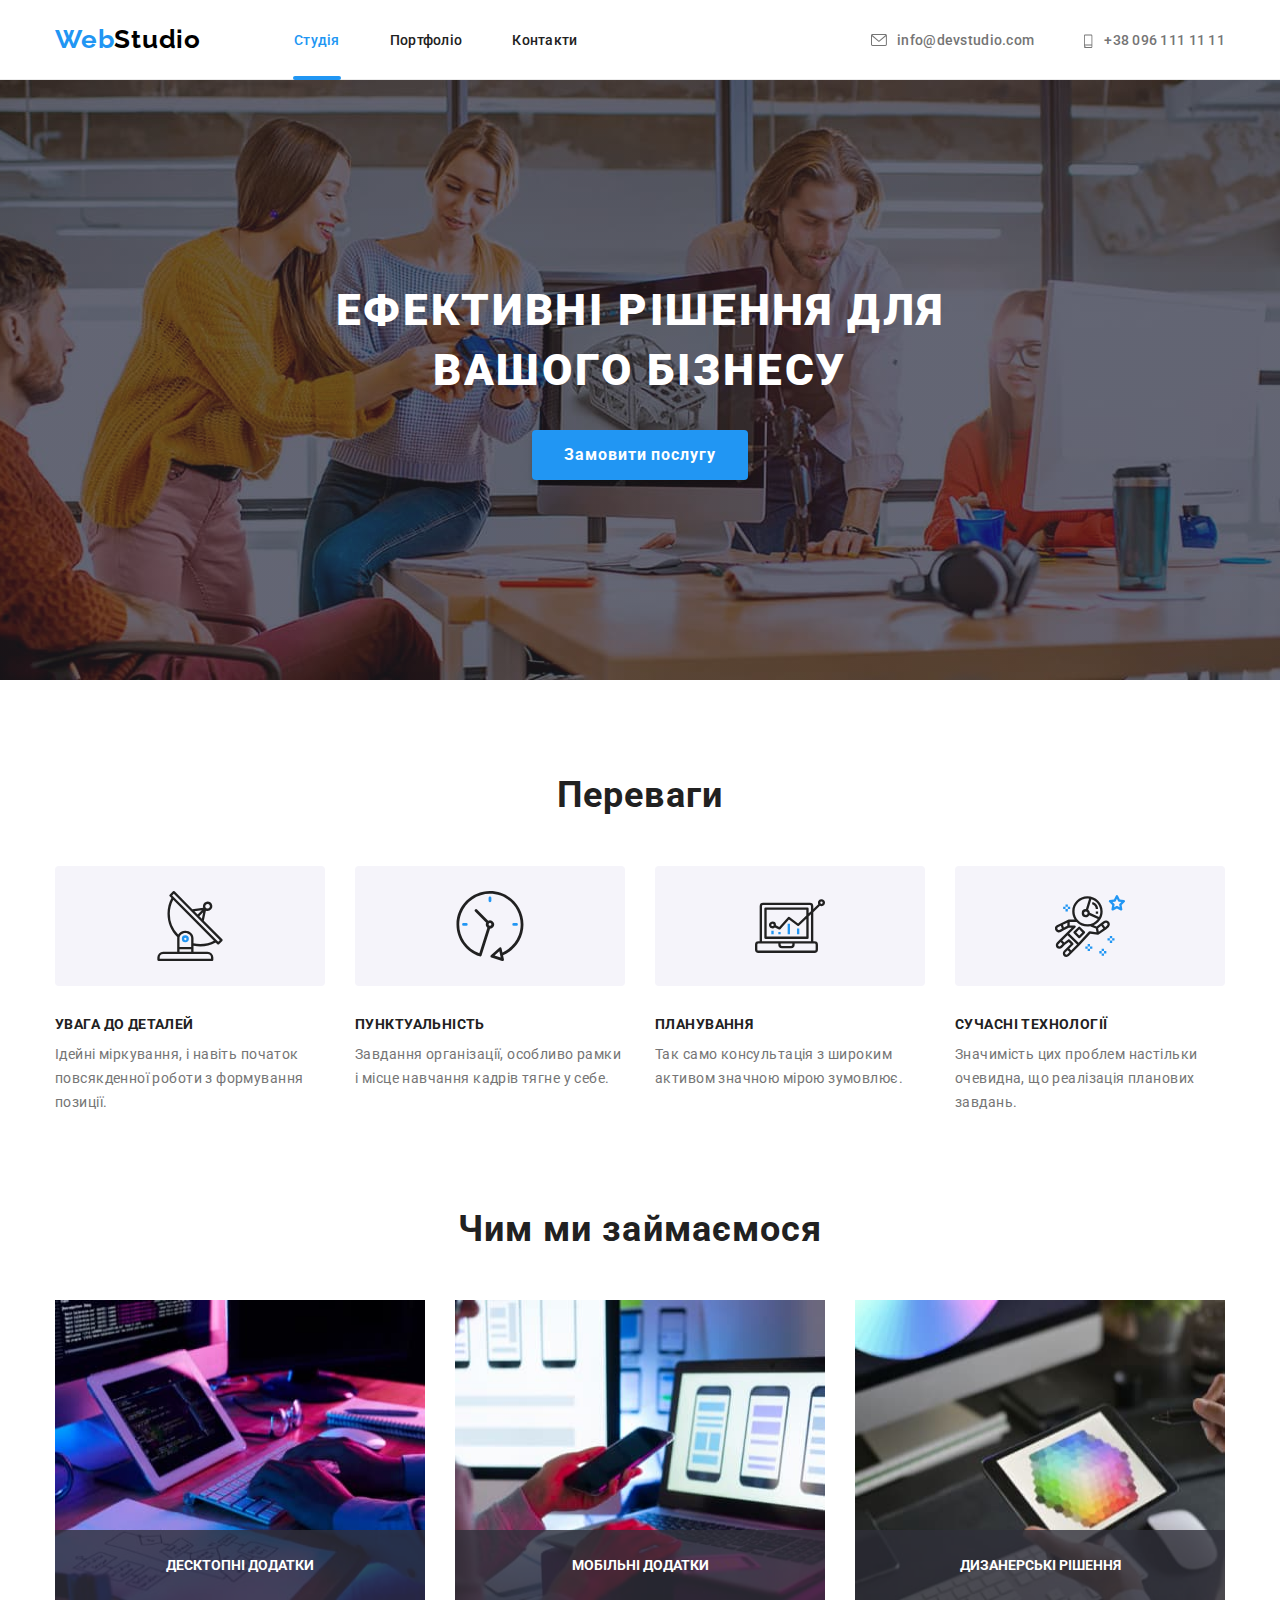
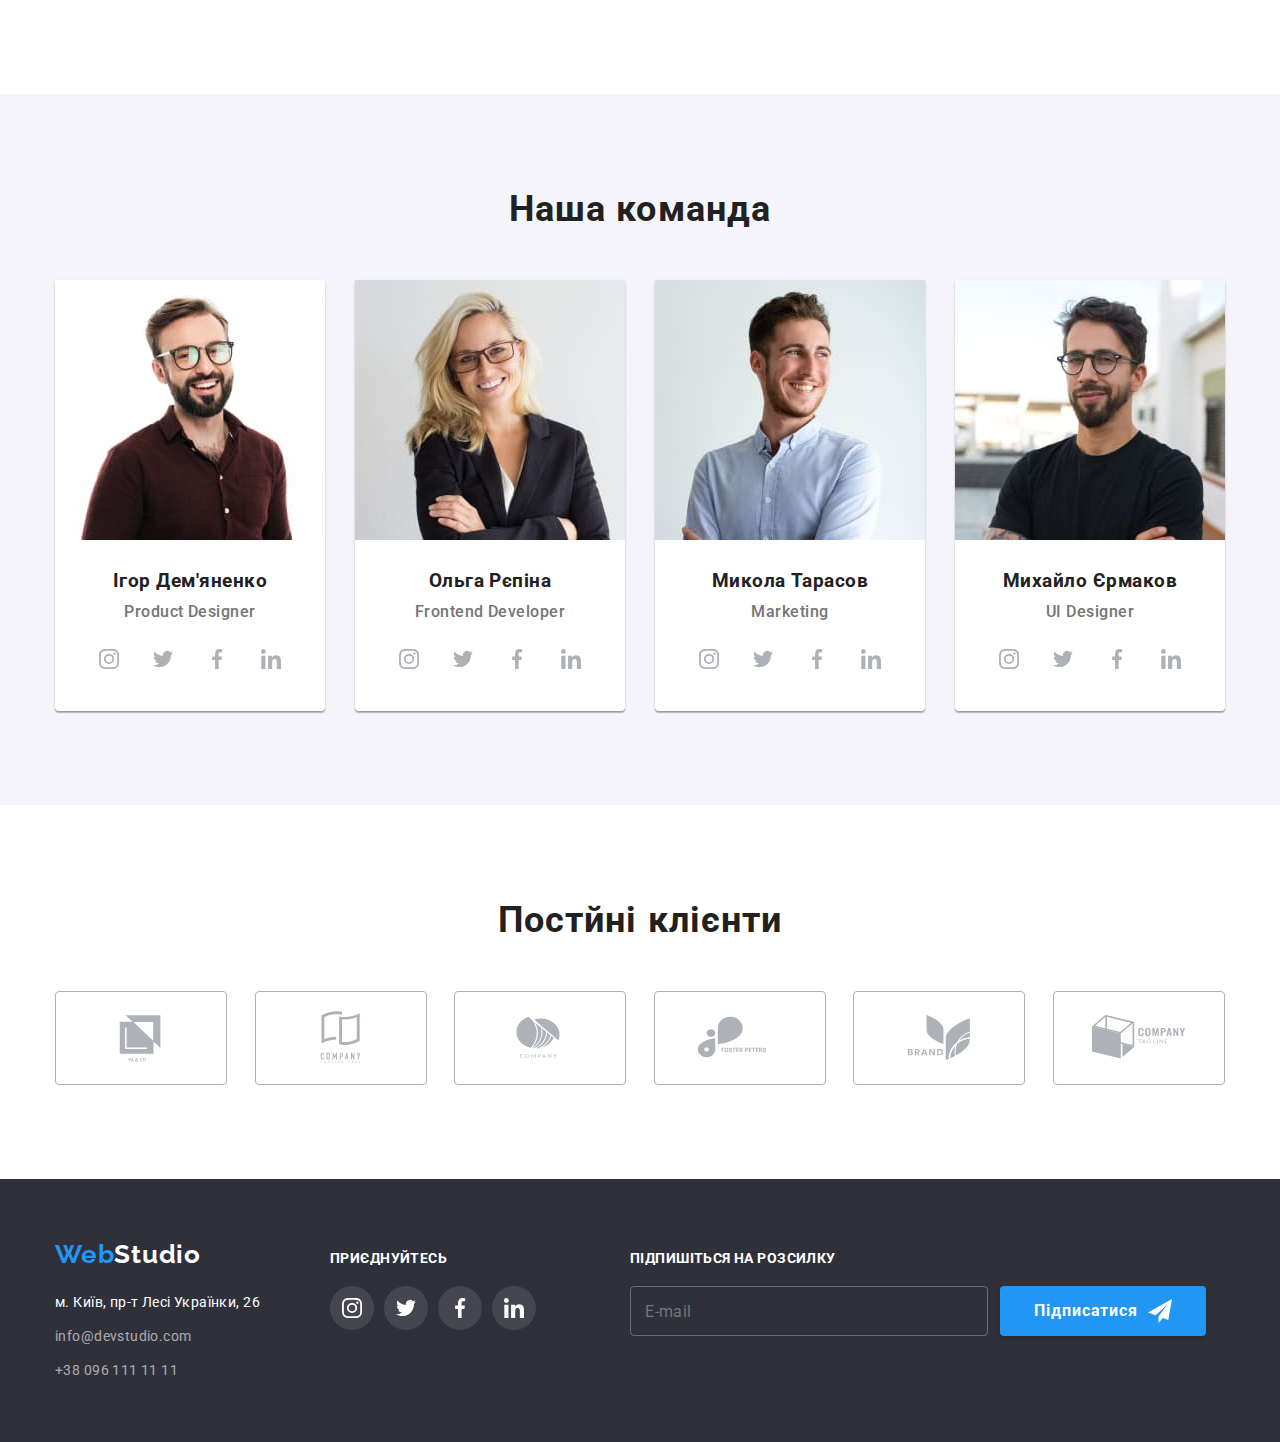
==== index.html @ 6b89e006 "Change class section-title for h2 tags" ====
<!DOCTYPE html>
<html lang="uk">

<head>
  <meta charset="UTF-8">
  <meta http-equiv="X-UA-Compatible" content="IE=edge">
  <meta name="viewport" content="width=device-width, initial-scale=1.0">
  <title>WebStudio</title>
  <link rel="stylesheet" href="./css/modern-normalize.css" />
  <link rel="preconnect" href="https://fonts.googleapis.com">
  <link rel="preconnect" href="https://fonts.gstatic.com" crossorigin>
  <link href="https://fonts.googleapis.com/css2?family=Raleway:wght@700&family=Roboto:wght@400;500;700;900&display=swap"
    rel="stylesheet">
  <link rel="stylesheet" href="./css/styles.css">
</head>

<body>
  <!-- Header -->
  <header class="header">
    <div class="container container--flex">
      <nav class="navigation">
        <a class="logo" href="./index.html">
          Web<span class="logo__accent">Studio</span>
        </a>
        <ul class="navigation-list">
          <li class="navigation-list__item navigation-list__item--accent">
            <a class="navigation-list__link navigation-list__link--main-page" href="./index.html">Студія
            </a>
            <div class="line"></div>
          </li>
          <li class="navigation-list__item">
            <a class="navigation-list__link" href="./portfolio.html">Портфоліо</a>
          </li>
          <li class="navigation-list__item">
            <a class="navigation-list__link" href="">Контакти</a>
          </li>
        </ul>
      </nav>
      <ul class="contacts-list">
        <li class="contacts-list__item">
          <a class="contacts-list__link contacts-list__link--envelope" href="mailto:info@devstudio.com">
            <svg class="contacts-list__svg">
              <use href="./images/symbol-defs.svg#envelope"></use>
            </svg>
            info@devstudio.com
          </a>
        </li>
        <li class="contacts-list__item">
          <a class="contacts-list__link contacts-list__link--smartphone" href="tel:+380961111111">
            <svg class="contacts-list__svg contacts-list__svg--smartphone">
              <use href="./images/symbol-defs.svg#smartphone"></use>
            </svg>
            +38 096 111 11 11</a>
        </li>
      </ul>
    </div>
  </header>
  <main>
    <!-- Section Hero -->
    <section class="hero">
      <div class="container">
        <h1 class="section-title section-title--hero">
          Ефективні рішення для вашого бізнесу
        </h1>
        <button class="button button--hero" type="button" data-modal-open>Замовити послугу</button>
      </div>

    </section>
    <!-- Section Adavantages -->
    <section class="advantages">
      <div class="container">
        <h2 class="section-title section-title--activities">
          Переваги
        </h2>
        <ul class="advantages-list">
          <li class="advantages-item">
            <div class="advantages-card" aria-label="Антена">
              <svg class="advantages-card__svg">
                <use href="./images/symbol-defs.svg#antenna"></use>
              </svg>
            </div>
            <h3 class="advantages-card__title">
              Увага до деталей
            </h3>
            <p class="advantages-card__text">
              Ідейні міркування, і навіть початок повсякденної роботи з формування позиції.
            </p>
          </li>
          <li class="advantages-item" aria-label="Годинник">
            <div class="advantages-card">
              <svg class="advantages-card__svg">
                <use href="./images/symbol-defs.svg#clock"></use>
              </svg>
            </div>
            <h3 class="advantages-card__title">
              Пунктуальність
            </h3>
            <p class="advantages-card__text">
              Завдання організації, особливо рамки і місце навчання кадрів тягне у себе.
            </p>
          </li>
          <li class="advantages-item">
            <div class="advantages-card" aria-label="Діаграма">
              <svg class="advantages-card__svg">
                <use href="./images/symbol-defs.svg#diagram"></use>
              </svg>
            </div>
            <h3 class="advantages-card__title">
              Планування
            </h3>
            <p class="advantages-card__text">
              Так само консультація з широким активом значною мірою зумовлює.
            </p>
          </li>
          <li class="advantages-item">
            <div class="advantages-card" aria-label="Астронавт">
              <svg class="advantages-card__svg">
                <use href="./images/symbol-defs.svg#astronaut"></use>
              </svg>
            </div>
            <h3 class="advantages-card__title">
              Сучасні технології
            </h3>
            <p class="advantages-card__text">
              Значимість цих проблем настільки очевидна, що реалізація планових завдань.
            </p>
          </li>
        </ul>
      </div>
    </section>

    <!-- Section Main activities -->
    <section class="activities">
      <div class="container">
        <h2 class="section-title">
          Чим ми займаємося
        </h2>
        <ul class="activities-list">
          <li class="activities-item">
            <img class="activities-item__image" src="./images/box1.jpg" alt="Планшет з діаграмами" width="370"
              height="300">
            <div class="activities-item__background">
              <p class="activities-item__description">Десктопні додатки</p>
            </div>
          </li>
          <li class="activities-item">
            <img class="activities-item__image" src="./images/box2.jpg" alt="Ноутбук та телефон" width="370"
              height="300">
            <div class="activities-item__background">
              <p class="activities-item__description">Мобільні додатки</p>
            </div>
          </li>
          <li class="activities-item">
            <img class="activities-item__image" src="./images/box3.jpg" alt="Планшет" width="370" height="300">
            <div class="activities-item__background">
              <p class="activities-item__description">Дизанерські рішення</p>
            </div>
          </li>
        </ul>
      </div>
    </section>
    <!-- Section Our team -->
    <section class="team">
      <div class="container">
        <h2 class="section-title">
          Наша команда
        </h2>
        <ul class="team-list">
          <li class="team-card">
            <img class="team-card__photo" src="./images/img1.jpg" alt="фото учасника команди" width="270" height="260">
            <div class="team-card__info">
              <h3 class="team-card__name">
                Ігор Дем'яненко
              </h3>
              <p class="team-card__job">
                Product Designer
              </p>
              <ul class="social">
                <li class="social-item">
                  <a class="social-item__link" href="" aria-label="instagram-logo">
                    <svg class="social-item__svg">
                      <use href="./images/symbol-defs.svg#instagram-logo"></use>
                    </svg>
                  </a>
                </li>
                <li class="social-item">
                  <a class="social-item__link" href="" aria-label="instagram-logo">
                    <svg class="social-item__svg">
                      <use href="./images/symbol-defs.svg#twitter-logo"></use>
                    </svg>
                  </a>
                </li>
                <li class="social-item">
                  <a class="social-item__link" href="" aria-label="instagram-logo">
                    <svg class="social-item__svg">
                      <use href="./images/symbol-defs.svg#facebook-logo"></use>
                    </svg>
                  </a>
                </li>
                <li class="social-item">
                  <a class="social-item__link" href="" aria-label="instagram-logo">
                    <svg class="social-item__svg">
                      <use href="./images/symbol-defs.svg#linkedin-logo"></use>
                    </svg>
                  </a>
                </li>
              </ul>
            </div>
          </li>
          <li class="team-card">
            <img class="team-card__photo" src="./images/img2.jpg" alt="фото учасника команди" width="270" height="260">
            <div class="team-card__info">
              <h3 class="team-card__name">
                Ольга Рєпіна
              </h3>
              <p class="team-card__job">
                Frontend Developer
              </p>
              <ul class="social">
                <li class="social-item">
                  <a class="social-item__link" href="" aria-label="instagram-logo">
                    <svg class="social-item__svg">
                      <use href="./images/symbol-defs.svg#instagram-logo"></use>
                    </svg>
                  </a>
                </li>
                <li class="social-item">
                  <a class="social-item__link" href="" aria-label="instagram-logo">
                    <svg class="social-item__svg">
                      <use href="./images/symbol-defs.svg#twitter-logo"></use>
                    </svg>
                  </a>
                </li>
                <li class="social-item">
                  <a class="social-item__link" href="" aria-label="instagram-logo">
                    <svg class="social-item__svg">
                      <use href="./images/symbol-defs.svg#facebook-logo"></use>
                    </svg>
                  </a>
                </li>
                <li class="social-item">
                  <a class="social-item__link" href="" aria-label="instagram-logo">
                    <svg class="social-item__svg">
                      <use href="./images/symbol-defs.svg#linkedin-logo"></use>
                    </svg>
                  </a>
                </li>
              </ul>

            </div>
          </li>
          <li class="team-card">
            <img class="team-card__photo" src="./images/img3.jpg" alt="фото учасника команди" width="270" height="260">
            <div class="team-card__info">
              <h3 class="team-card__name">
                Микола Тарасов
              </h3>
              <p class="team-card__job">
                Marketing
              </p>
              <ul class="social">
                <li class="social-item">
                  <a class="social-item__link" href="" aria-label="instagram-logo">
                    <svg class="social-item__svg">
                      <use href="./images/symbol-defs.svg#instagram-logo"></use>
                    </svg>
                  </a>
                </li>
                <li class="social-item">
                  <a class="social-item__link" href="" aria-label="instagram-logo">
                    <svg class="social-item__svg">
                      <use href="./images/symbol-defs.svg#twitter-logo"></use>
                    </svg>
                  </a>
                </li>
                <li class="social-item">
                  <a class="social-item__link" href="" aria-label="instagram-logo">
                    <svg class="social-item__svg">
                      <use href="./images/symbol-defs.svg#facebook-logo"></use>
                    </svg>
                  </a>
                </li>
                <li class="social-item">
                  <a class="social-item__link" href="" aria-label="instagram-logo">
                    <svg class="social-item__svg">
                      <use href="./images/symbol-defs.svg#linkedin-logo"></use>
                    </svg>
                  </a>
                </li>
              </ul>
            </div>
          </li>
          <li class="team-card">
            <img class="team-card__photo" src="./images/img4.jpg" alt="фото учасника команди" width="270" height="260">
            <div class="team-card__info">
              <h3 class="team-card__name">
                Михайло Єрмаков
              </h3>
              <p class="team-card__job">
                UI Designer
              </p>
              <ul class="social">
                <li class="social-item">
                  <a class="social-item__link" href="" aria-label="instagram-logo">
                    <svg class="social-item__svg">
                      <use href="./images/symbol-defs.svg#instagram-logo"></use>
                    </svg>
                  </a>
                </li>
                <li class="social-item">
                  <a class="social-item__link" href="" aria-label="instagram-logo">
                    <svg class="social-item__svg">
                      <use href="./images/symbol-defs.svg#twitter-logo"></use>
                    </svg>
                  </a>
                </li>
                <li class="social-item">
                  <a class="social-item__link" href="" aria-label="instagram-logo">
                    <svg class="social-item__svg">
                      <use href="./images/symbol-defs.svg#facebook-logo"></use>
                    </svg>
                  </a>
                </li>
                <li class="social-item">
                  <a class="social-item__link" href="" aria-label="instagram-logo">
                    <svg class="social-item__svg">
                      <use href="./images/symbol-defs.svg#linkedin-logo"></use>
                    </svg>
                  </a>
                </li>
              </ul>
            </div>
          </li>
        </ul>
      </div>
    </section>
    <!-- Section Clients -->
    <section class="clients">
      <div class="container">
        <h2 class="section-title">Постйні клієнти</h2>
        <ul class="clients-list">
          <li class="clients-item">
            <a href="" class="clients-item__link" aria-label="Логотип першого клієнта">
              <svg class="clients-item__svg">
                <use href="./images/symbol-defs.svg#logo-1"></use>
              </svg>
            </a>
          </li>
          <li class="clients-item">
            <a href="" class="clients-item__link" aria-label="Логотип другог клієнта">
              <svg class="clients-item__svg">
                <use href="./images/symbol-defs.svg#logo-2"></use>
              </svg>
            </a>
          </li>
          <li class="clients-item">
            <a href="" class="clients-item__link" aria-label="Логотип третього клієнта">
              <svg class="clients-item__svg">
                <use href="./images/symbol-defs.svg#logo-3"></use>
              </svg>
            </a>
          </li>
          <li class="clients-item">
            <a href="" class="clients-item__link" aria-label="Логотип четвертого клієнта">
              <svg class="clients-item__svg">
                <use href="./images/symbol-defs.svg#logo-4"></use>
              </svg>
            </a>
          </li>
          <li class="clients-item">
            <a href="" class="clients-item__link" aria-label="Логотип п'ятого клієнта">
              <svg class="clients-item__svg">
                <use href="./images/symbol-defs.svg#logo-5"></use>
              </svg>
            </a>
          </li>
          <li class="clients-item">
            <a href="" class="clients-item__link" aria-label="Логотип шостого клієнта">
              <svg class="clients-item__svg">
                <use href="./images/symbol-defs.svg#logo-6"></use>
              </svg>
            </a>
          </li>
        </ul>

      </div>

    </section>
  </main>
  <!-- Footer -->
  <footer class="footer">
    <div class="container container--flex-baseline">
      <div>
        <a class="logo logo--margin-down" href="./index.html">Web<span
            class="logo__accent logo__accent--white">Studio</span></a>
        <address class="address">
          <ul class="address-list">
            <li>
              <a class="address-list__link" href="https://goo.gl/maps/CPtrU1FHBa2aNyZL9" target="_blank"
                rel="noopener noreferrer nofollow">м. Київ,
                пр-т Лесі Українки, 26</a>
            </li>
            <li>
              <a class="address-list__link address-list__link--contact"
                href=" mailto:info@devstudio.com">info@devstudio.com</a>
            </li>
            <li>
              <a class="address-list__link address-list__link--contact" href="tel:+380961111111">+38 096 111 11 11</a>
            </li>
          </ul>
        </address>
      </div>
      <div class="join">
        <p class=" join-title">Приєднуйтесь</p>
        <ul class="social">
          <li class="social-item">
            <a class="social-item__link social-item__link--footer" href="" aria-label="instagram-logo">
              <svg class="social-item__svg social-item__svg--footer">
                <use href="./images/symbol-defs.svg#instagram-logo"></use>
              </svg>
            </a>
          </li>
          <li class="social-item">
            <a class="social-item__link social-item__link--footer" href="" aria-label="instagram-logo">
              <svg class="social-item__svg social-item__svg--footer">
                <use href="./images/symbol-defs.svg#twitter-logo"></use>
              </svg>
            </a>
          </li>
          <li class="social-item">
            <a class="social-item__link social-item__link--footer" href="" aria-label="instagram-logo">
              <svg class="social-item__svg social-item__svg--footer">
                <use href="./images/symbol-defs.svg#facebook-logo"></use>
              </svg>
            </a>
          </li>
          <li class="social-item">
            <a class="social-item__link social-item__link--footer" href="" aria-label="instagram-logo">
              <svg class="social-item__svg social-item__svg--footer">
                <use href="./images/symbol-defs.svg#linkedin-logo"></use>
              </svg>
            </a>
          </li>
        </ul>
      </div>
      </li>
      <form action="" class="sign">
        <div class="sign-info">
          <p class="sign-info__proposal">Підпишіться на розсилку</p>
          <label for="email"></label>
          <input class="sign-info__input" type="email" name="email" id="email" placeholder="E-mail">
        </div>
        <button class="button button--signing" type="submit">Підписатися
          <svg class="button__logo">
            <use href="./images/symbol-defs.svg#icon_send"></use>
          </svg>
        </button>
      </form>
    </div>
  </footer>
  <!-- modal window -->
  <div class="backdrop is-hidden" data-modal>
    <div class="modal">
      <button class="modal-button" type="button" data-modal-close>
        <svg class="modal-button__close-svg">
          <use href="./images/symbol-defs.svg#cross_original"></use>
        </svg>
      </button>
      <p class="modal-proposal">Залиште свої дані, ми вам передзвонимо</p>
      <div class="container-modal">
        <form class="form">
          <div class="form-field">
            <input class="form-field__input" type="text" id="name" placeholder="  ">
            <label class="form-field__label" for="name" name="name">Ім'я</label>
            <svg class="form-field__icon-svg">
              <use href="./images/symbol-defs.svg#name"></use>
            </svg>
          </div>
          <div class="form-field">
            <input class="form-field__input" type="text" id="phone" placeholder="  ">
            <label class="form-field__label" for="phone" name="phone">Телефон</label>
            <svg class="form-field__icon-svg">
              <use href="./images/symbol-defs.svg#mail"></use>
            </svg>
          </div>
          <div class="form-field">
            <input class="form-field__input" type="email" id="email" placeholder="  ">
            <label class="form-field__label" for="email" name="email">Пошта</label>
            <svg class="form-field__icon-svg">
              <use href="./images/symbol-defs.svg#phone"></use>
            </svg>
          </div>
          <div class="form-field-comment">
            <label class="form-field-comment__label" for="comment" name="comment">Коментар</label>
            <textarea class="form-field-comment__input" type="text" rows="8" id="comment"
              placeholder="Введіть текст"></textarea>
          </div>



          <div class="form-field-check">
            <input class="form-field-check__input" type="checkbox" name="agreement" id="check">
            <label class="form-field-check__label" for="check" class="info">Погоджуюся з розсилкою та приймаю <a
                class="form-field-check__link" href="">Умови
                договору</a>
            </label>
            <svg class="form-field-check__icon-svg">
              <use href="./images/symbol-defs.svg#check"></use>
            </svg>
          </div>
          <button class="button button--personal-info" type="submit">Відправити</button>
        </form>
      </div>
    </div>
    <script src="./js/modal.js"></script>
</body>

</html>
---- css/styles.css ----
:root {
  --primary-black-color: #212121;
  --secondary-black-color: #757575;
  --primary-white-color: #ffffff;
  --secondary-white-color: #f5f5f5;
  --secondary-back-ground-color: #2f303a;
  --white-alfa-color: rgba(255, 255, 255, 0.6);
  --gray-color-photo-border: #eeeeee;
  --gray-color-header-border: 1px solid #ececec;
  --gray-color-links: #afb1b8;

  --accent-color: #2196f3;
  --accent-color-main-button: #188ce8;
  --gray-color: #f5f4fa;
  --logo-black-color: #000000;

  --font-roboto: 'Roboto', sans-serif;
  --font-raleway: 'Raleway', sans-serif;
}
body {
  /* max-width: 1600px; */
  color: var(--primary-black-color);
  background-color: var(--primary-white-color);
  font-family: var(--font-roboto);
  font-size: 14px;
}
.list {
  list-style: none;
  margin: 0;
  padding: 0;
}
h1,
h2,
h3,
p {
  margin: 0;
}
.visually-hidden {
  position: absolute;
  white-space: nowrap;
  width: 1px;
  height: 1px;
  overflow: hidden;
  border: 0;
  padding: 0;
  clip: rect(0 0 0 0);
  clip-path: inset(50%);
  margin: -1px;
}
.container {
  width: 1200px;
  padding: 0 15px;
  margin: 0 auto;
}

a {
  text-decoration: none;
  padding: 0;
  margin: 0;
}

/* navigation */
.header {
  height: 80px;
  display: flex;
  align-items: center;
  justify-content: space-between;
  border-bottom: var(--gray-color-header-border);
}
.logo {
  color: var(--logo-black-color);
  font-family: var(--font-raleway);
  font-weight: 700;
  font-size: 26px;
  line-height: calc(31 / 26);
  letter-spacing: 0.03em;
  color: var(--accent-color);
  padding: 24px 0;
  margin-right: 93px;
}
.logo__accent {
  color: var(--logo-black-color);
}
.container--flex {
  display: flex;
  align-items: center;
  justify-content: space-between;
}
.navigation-list {
  list-style: none;
  padding: 0;
  margin: 0;
  display: flex;
  align-items: center;
  justify-content: space-between;
}
.navigation {
  display: flex;
  align-items: center;
  justify-content: space-between;
  justify-content: left;
}
.navigation-list__link {
  color: var(--primary-black-color);
  font-weight: 500;
  line-height: calc(16 / 14);
  letter-spacing: 0.02em;
  display: block;
  padding-top: 32px;
  padding-bottom: 32px;
  transition: color 250ms cubic-bezier(0.4, 0, 0.2, 1);
}
.navigation-list__link:hover,
.navigation-list__link:focus {
  color: var(--accent-color);
  cursor: pointer;
}
.navigation-list__item {
  margin-right: 50px;
}
.navigation-list__link--main-page {
  color: var(--accent-color);
}
.navigation-list__link--main-page::before {
  position: absolute;
  bottom: 0;
  left: -1px;
  content: '';
  display: inline-block;
  width: 48px;
  height: 4px;
  border-radius: 2px;
  background-color: var(--accent-color);
}

.navigation-list__item--accent {
  position: relative;
}
/* contacts */
.contacts-list {
  display: flex;
  align-items: center;
  justify-content: center;
  gap: 50px;
  list-style: none;
}

.contacts-list__link {
  display: flex;
  align-items: center;
  color: var(--secondary-black-color);
  font-weight: 500;
  line-height: calc(16 / 14);
  letter-spacing: 0.02em;
  padding: 32px 0;
  transition: color 250ms cubic-bezier(0.4, 0, 0.2, 1);
}
.contacts-list__link:hover,
.contacts-list__link:focus {
  color: var(--accent-color);
  cursor: pointer;
}
.contacts-list__svg {
  display: flex;
  width: 16px;
  height: 12px;
  fill: currentColor;
  margin-right: 10px;
}
.contacts-list__svg--smartphone {
  width: 10px;
  height: 16px;
}

/* Hero */
.hero {
  max-width: 1600px;
  margin: 0 auto;
  background-color: #c4c4c4;
  color: var(--primary-white-color);
  text-align: center;
  height: 600px;
  padding: 200px 0;
  background-image: linear-gradient(rgba(47, 48, 58, 0.4), rgba(47, 48, 58, 0.4)),
    url(../images/hero-bg-image.jpg);
  background-repeat: no-repeat;
  background-position: center;
  background-size: cover;
}
.section-title {
  font-size: 36px;
  line-height: calc(42 / 36);
  text-align: center;
  letter-spacing: 0.03em;
  margin-bottom: 50px;
}
.section-title--hero {
  font-weight: 900;
  font-size: 44px;
  line-height: calc(60 / 44);
  letter-spacing: 0.06em;
  text-transform: uppercase;
  width: 696px;
  margin: 0 auto 30px auto;
}
.button {
  color: inherit;
  font: inherit;
  background-color: var(--accent-color);
  font-weight: 700;
  font-size: 16px;
  line-height: calc(30 / 16);
  letter-spacing: 0.06em;
  padding: 10px 10px;
  border: 0px solid transparent;
  box-shadow: 0px 4px 4px rgba(0, 0, 0, 0.15);
  border-radius: 4px;
  display: flex;
  margin: 0 auto;
  min-width: 206px;
  height: 50px;
  justify-content: center;
  align-items: center;
}
.button--hero {
  min-width: 216px;
  transition: background-color 250ms cubic-bezier(0.4, 0, 0.2, 1);
}
.button--hero:hover,
.button--herp:focus {
  background-color: var(--accent-color-main-button);
}
.button:hover,
.button:focus {
  cursor: pointer;
}

/* Advantages */
.advantages {
  padding: 94px 0;
}
.advantages-list {
  list-style: none;
  padding: 0;
  margin: 0;
  display: flex;
  gap: 30px;
}
.advantages-item {
  list-style: 0;
  width: 270px;
}
.advantages-card {
  height: 120px;
  background-color: #f5f4fa;
  margin-bottom: 30px;
  border-radius: 4px;
  display: flex;
  align-items: center;
  justify-content: center;
}
.advantages-card__svg {
  width: 70px;
  height: 70px;
}
.advantages-card__title {
  font-size: 14px;
  line-height: calc(16 / 14);
  letter-spacing: 0.03em;
  text-transform: uppercase;
  margin-bottom: 10px;
}
.advantages-card__text {
  color: var(--secondary-black-color);
  line-height: calc(24 / 14);
  letter-spacing: 0.03em;
}

/* Activities */
.activities {
  padding-bottom: 94px;
}
.activities-list {
  list-style: none;
  padding: 0;
  margin: 0;
  display: flex;
  justify-content: space-between;
}
.activities-item {
  position: relative;
}
.activities-item__image {
  display: block;
}
.activities-item__description {
  text-transform: uppercase;
  font-weight: 700;
  text-align: center;
  margin: 0;
  padding: 0;
  color: var(--primary-white-color);
}
.activities-item__background {
  position: absolute;
  bottom: 0;
  margin: 0;
  padding: 0;
  display: flex;
  justify-content: center;
  align-items: center;
  background-color: rgba(47, 48, 58, 0.8);
  height: 70px;
  width: 370px;
}

/* team */
.team {
  background-color: var(--gray-color);
  padding: 94px 0;
}
.team-list {
  list-style: none;
  padding: 0;
  margin: 0;
  display: flex;
  justify-content: space-between;
}
.team-card {
  font-weight: 500;
  font-size: 16px;
  line-height: calc(19 / 16);
  text-align: center;
  letter-spacing: 0.03em;
  background-color: var(--primary-white-color);
  box-shadow: 0px 1px 3px rgba(0, 0, 0, 0.12), 0px 1px 1px rgba(0, 0, 0, 0.14),
    0px 2px 1px rgba(0, 0, 0, 0.2);
  border-radius: 0px 0px 4px 4px;
}
.team-card__photo {
  display: block;
}
.team-card__info {
  padding: 30px 0;
}
.team-card__name {
  margin-bottom: 10px;
}
.team-card__job {
  color: var(--secondary-black-color);
}
.social {
  list-style: none;
  padding: 0;
  display: flex;
  width: 206px;
  justify-content: space-between;
  align-items: center;
  margin: 16px auto 0;
}
.social-item__link {
  display: flex;
  width: 44px;
  height: 44px;
  border-radius: 50%;
  align-items: center;
  justify-content: center;
  background-color: inherit;
  color: var(--gray-color-links);
  transition: background-color 250ms cubic-bezier(0.4, 0, 0.2, 1),
    color250ms cubic-bezier(0.4, 0, 0.2, 1);
}
.social-item__svg {
  width: 20px;
  height: 20px;
  fill: currentColor;
}
.social-item__link:hover,
.social-item__link:focus {
  background-color: var(--accent-color);
  color: var(--primary-white-color);
}

/* clients */
.clients {
  padding: 94px 0;
  background-color: var(--primary-white-color);
}
.section-title--clients {
  margin-bottom: 50px;
}
.clients-list {
  list-style: none;
  padding: 0;
  margin: 0;
  display: flex;
  justify-content: space-between;
}
.clients-item__link {
  display: flex;
  justify-content: space-between;
  align-items: center;
  padding: 16px 32px;
  border: 1px solid var(--gray-color-links);
  border-radius: 4px;
  color: var(--gray-color-links);
  fill: currentColor;
  transition: color 250ms cubic-bezier(0.4, 0, 0.2, 1),
    border-color 250ms cubic-bezier(0.4, 0, 0.2, 1);
}
.clients-item__svg {
  width: 106px;
  height: 60px;
}
.clients-item__link:hover,
.clients-item__link:focus {
  color: var(--accent-color);
  border-color: var(--accent-color);
}

/* footer */
.footer {
  background-color: var(--secondary-back-ground-color);
  padding: 60px 0;
}

.container--flex-baseline {
  display: flex;
  align-items: baseline;
}
.logo--margin-down {
  display: inline-block;
  padding: 0;
  margin: 0 0 20px 0;
}
.logo__accent--white {
  color: var(--primary-white-color);
}

.address-list {
  list-style: none;
  padding: 0;
  margin: 0;
  /* font-style: normal; */
}
.address-list__link {
  color: var(--primary-white-color);
  line-height: calc(24 / 14);
  letter-spacing: 0.03em;
}
.address-list__link--contact {
  display: block;
  margin-top: 10px;
  color: var(--white-alfa-color);
}
.address-list__link {
  font-style: normal;
  transition: color 250ms cubic-bezier(0.4, 0, 0.2, 1);
}
.address-list__link:hover,
.address-list__link:focus {
  color: var(--accent-color);
  cursor: pointer;
}
.join {
  width: 206px;
  margin-left: 70px;
}
.join-title {
  color: var(--primary-white-color);
  font-weight: 700;
  line-height: calc(16 / 14);
  letter-spacing: 0.03em;
  text-transform: uppercase;
  vertical-align: text-bottom;
  margin-bottom: 20px;
}
.social-item__link--footer {
  background-color: rgba(255, 255, 255, 0.1);
}
.social-item__svg--footer {
  fill: var(--primary-white-color);
}
.sign {
  display: flex;
  align-items: flex-end;
  margin-left: 94px;
}
.sign-info {
  display: flex;
  flex-direction: column;
}
.sign-info__proposal {
  color: var(--primary-white-color);
  font-weight: 700;
  line-height: calc(16 / 14);
  letter-spacing: 0.03em;
  text-transform: uppercase;
  vertical-align: text-bottom;
  margin-bottom: 20px;
}
.sign-info__input {
  width: 358px;
  height: 50px;
  font-family: inherit;
  font-size: 16px;
  line-height: calc(20 / 16);
  letter-spacing: 0.03em;
  text-indent: 12px;
  color: rgba(255, 255, 255, 0.6);
  border: 1px solid rgba(255, 255, 255, 0.3);
  border-radius: 4px;
  background-color: transparent;
}
.button__logo {
  width: 24px;
  height: 24px;
  margin-left: 10px;
}
.button--signing {
  color: var(--primary-white-color);
  margin-left: 12px;
}
.backdrop {
  position: fixed;
  top: 0;
  left: 0;
  width: 100vw;
  height: 100vh;
  padding: 0;
  margin: 0;
  background-color: rgba(0, 0, 0, 0.2);
  opacity: 1;
  visibility: visible;
  transition: visibility 250ms cubic-bezier(0.4, 0, 0.2, 1),
    opacity 250ms cubic-bezier(0.4, 0, 0.2, 1);
}
.backdrop.is-hidden {
  opacity: 0;
  pointer-events: none;
  visibility: hidden;
}
.modal {
  position: absolute;
  left: 0;
  top: 0;
  left: 50%;
  top: 50%;
  transform: translate(-50%, -50%);
  padding: 40px;
  margin: 0;
  width: 528px;
  height: 581px;
  border-radius: 4px;
  box-shadow: 0px 1px 3px rgba(0, 0, 0, 0.12), 0px 1px 1px rgba(0, 0, 0, 0.14),
    0px 2px 1px rgba(0, 0, 0, 0.2);
  background-color: var(--primary-white-color);
}
.modal-button {
  position: absolute;
  top: 8px;
  right: 8px;
  margin: 0;
  padding: 0;
  display: flex;
  justify-content: center;
  align-items: center;
  background-image: url(../images/close-button.svg);
  background-repeat: no-repeat;
  background-position: center;
  background-size: cover;
  width: 30px;
  height: 30px;
  border-radius: 50%;
  border: 1px solid rgba(0, 0, 0, 0.1);
  background-color: white;
  transition: fill 250ms cubic-bezier(0.4, 0, 0.2, 1);
  cursor: pointer;
}
.modal-button:hover,
.modal-button:focus {
  fill: var(--accent-color);
}
.modal-button__close-svg {
  position: relative;
  top: 0;
  left: 0;

  width: 11px;
  height: 11px;
}
.modal-proposal {
  margin-bottom: 12px;
  font-weight: 700;
  font-size: 20px;
  line-height: calc(23 / 20);
  text-align: center;
  letter-spacing: 0.03em;
  color: var(--primary-black-color);
}

.form {
  width: 448px;
  margin: 0 auto;
}
.form-field {
  position: relative;
  height: 58px;
  padding-top: 18px;
}
.form-field__label {
  position: absolute;
  top: 32px;
  left: 50px;
  font-size: 12px;
  line-height: calc(14 / 12);
  letter-spacing: 0.01em;
  color: var(--secondary-black-color);
  transition: transform 250ms cubic-bezier(0.4, 0, 0.2, 1), color 250ms cubic-bezier(0.4, 0, 0.2, 1);
}
.form-field__input {
  width: 100%;
  height: 40px;
  border: 1px solid rgba(33, 33, 33, 0.2);
  border-radius: 4px;
  padding-left: 50px;

  transition: color 250ms cubic-bezier(0.4, 0, 0.2, 1),
    border-color 250ms cubic-bezier(0.4, 0, 0.2, 1);
}
.form-field__icon-svg {
  content: '';
  display: inline-block;
  position: absolute;
  left: 15px;
  top: calc(50% + 3px);
  width: 12px;
  height: 12px;
  transition: fill 500ms linear;
}
.form-field:focus-within > .form-field__label,
.form-field__input:not(:placeholder-shown) + .form-field__label {
  transform: translate(-50px, -30px);
}

.form-field:focus-within .form-field__input,
.form-field__input:not(:placeholder-shown) {
  color: var(--accent-color);
  border-color: var(--accent-color);
}
.form-field:focus-within > .form-field__icon-svg,
.form-field__input:not(:placeholder-shown) ~ .form-field__icon-svg {
  fill: var(--accent-color);
}

.form-field-comment {
  height: 138px;
  padding: 0;
  margin-top: 10px;
}
.form-field-comment__input {
  height: 120px;
  width: 100%;
  padding: 12px 16px;
  border: 1px solid rgba(33, 33, 33, 0.2);
  border-radius: 4px;
  font-size: 12px;
  line-height: calc(14 / 12);
  letter-spacing: 0.01em;
  color: var(--secondary-black-color);
}
.form-field-comment__label {
  display: inline-block;
  margin-bottom: 4px;
  font-size: 12px;
  line-height: calc(14 / 12);
  letter-spacing: 0.01em;
  color: var(--secondary-black-color);
}
.form-field-comment:focus-within .form-field-comment__input,
.form-field-comment__input:not(:placeholder-shown) {
  color: var(--accent-color);
  border-color: var(--accent-color);
}
.form-field-check {
  position: relative;
  display: flex;
  align-items: center;
  margin-top: 20px;
  margin-bottom: 30px;
}
.form-field-check__label {
  display: block;
  margin-left: 25px;
  font-family: inherit;
  font-size: 14px;
  line-height: calc(16 / 14);
  color: var(--secondary-black-color);
}
.form-field-check__link {
  color: var(--accent-color);
}
.form-field-check__icon-svg {
  position: absolute;
  top: 0;
  left: 0;
  content: '';
  width: 16px;
  height: 15px;
  background-color: var(--primary-white-color);
  fill: var(--primary-white-color);
  border: 2px solid #212121;
  border-radius: 2px;
  transition: background-color 250ms cubic-bezier(0.4, 0, 0.2, 1),
    border-color 250ms cubic-bezier(0.4, 0, 0.2, 1);
}
.form-field-check__input:checked ~ .form-field-check__icon-svg {
  background-color: var(--accent-color);
  border-color: var(--accent-color);
}
.form-field-check__input {
  position: absolute;
  white-space: nowrap;
  width: 1px;
  height: 1px;
  overflow: hidden;
  border: 0;
  padding: 0;
  clip: rect(0 0 0 0);
  clip-path: inset(50%);
  margin: -1px;
}
.button--personal-info {
  color: var(--primary-white-color);
}

/* Portfolio */
/* Examples */

.navigation-list__link--portfolio-page {
  color: var(--accent-color);
}
.navigation-list__link--portfolio-page::before {
  position: absolute;
  bottom: 0;
  left: -1px;
  content: '';
  display: inline-block;
  width: 78px;
  height: 4px;
  border-radius: 2px;
  background-color: var(--accent-color);
}

.work-examples {
  text-align: center;
  padding: 94px 0;
}
.work-examples__list {
  list-style: none;
  padding: 0;
  margin: 0;
  display: flex;
  gap: 8px;
  justify-content: center;
  margin-bottom: 56px;
}
/* .examples .link {
  color: var(--primary-black-color);
} */
.work-examples__button {
  color: var(--primary-black-color);
  background-color: var(--gray-color);
  font-weight: 500;
  font-size: 16px;
  line-height: calc(26 / 16);
  text-align: center;
  letter-spacing: 0.03em;
  border: 0 solid transparent;
  padding: 6px 25px;
  display: inline-block;
  transition: color 250ms cubic-bezier(0.4, 0, 0.2, 1), background-color,
    250ms cubic-bezier(0.4, 0, 0.2, 1), box-shadow 250ms cubic-bezier(0.4, 0, 0.2, 1);
}

.work-examples__button:hover,
.work-examples__button:focus {
  color: var(--primary-white-color);
  background-color: var(--accent-color);
  box-shadow: 0px 3px 1px rgba(0, 0, 0, 0.1), 0px 1px 2px rgba(0, 0, 0, 0.08),
    0px 2px 2px rgba(0, 0, 0, 0.12);
  border-radius: 4px;
  cursor: pointer;
}
.work-examples__button--active {
  color: var(--primary-white-color);
  background-color: var(--accent-color);
  box-shadow: 0px 3px 1px rgba(0, 0, 0, 0.1), 0px 1px 2px rgba(0, 0, 0, 0.08),
    0px 2px 2px rgba(0, 0, 0, 0.12);
  border-radius: 4px;
}
.projects {
  list-style: none;
  padding: 0;
  margin: 0;
  display: flex;
  flex-wrap: wrap;
  gap: 30px;
}
.project {
  display: inline-block;
  width: 370px;
  border: 1px solid var(--gray-color-photo-border);
}
.project-photo__image {
  display: block;
}

.project-photo {
  position: relative;
  overflow: hidden;
}
.project-photo__description {
  position: absolute;
  top: 300px;
  left: 0;
  display: flex;
  padding: 63px 24px;
  font-size: 18px;
  line-height: calc(28 / 18);
  letter-spacing: 0.06em;
  text-align: left;
  background-color: rgba(33, 150, 243, 0.9);
  color: var(--primary-white-color);
  transition-property: transform;
  transition-duration: 250ms;
  transition-timing-function: cubic-bezier(0.4, 0, 0.2, 1);
}

.project:hover .project-photo__description,
.project .item:focus .project-description {
  transform: translateY(-300px);
}
.project-description__name {
  color: var(--primary-black-color);
  font-size: 18px;
  line-height: calc(26 / 18);
  letter-spacing: 0.06em;
  margin-bottom: 4px;
}
.project-description__type {
  color: var(--secondary-black-color);
  font-size: 16px;
  line-height: calc(30 / 16);
  letter-spacing: 0.03em;
}
.project-description {
  padding: 20px 24px;
  text-align: left;
}

.project:hover,
.project:focus {
  cursor: default;
  box-shadow: 0px 1px 1px rgba(0, 0, 0, 0.12), 0px 4px 4px rgba(0, 0, 0, 0.06),
    1px 4px 6px rgba(0, 0, 0, 0.16);
}
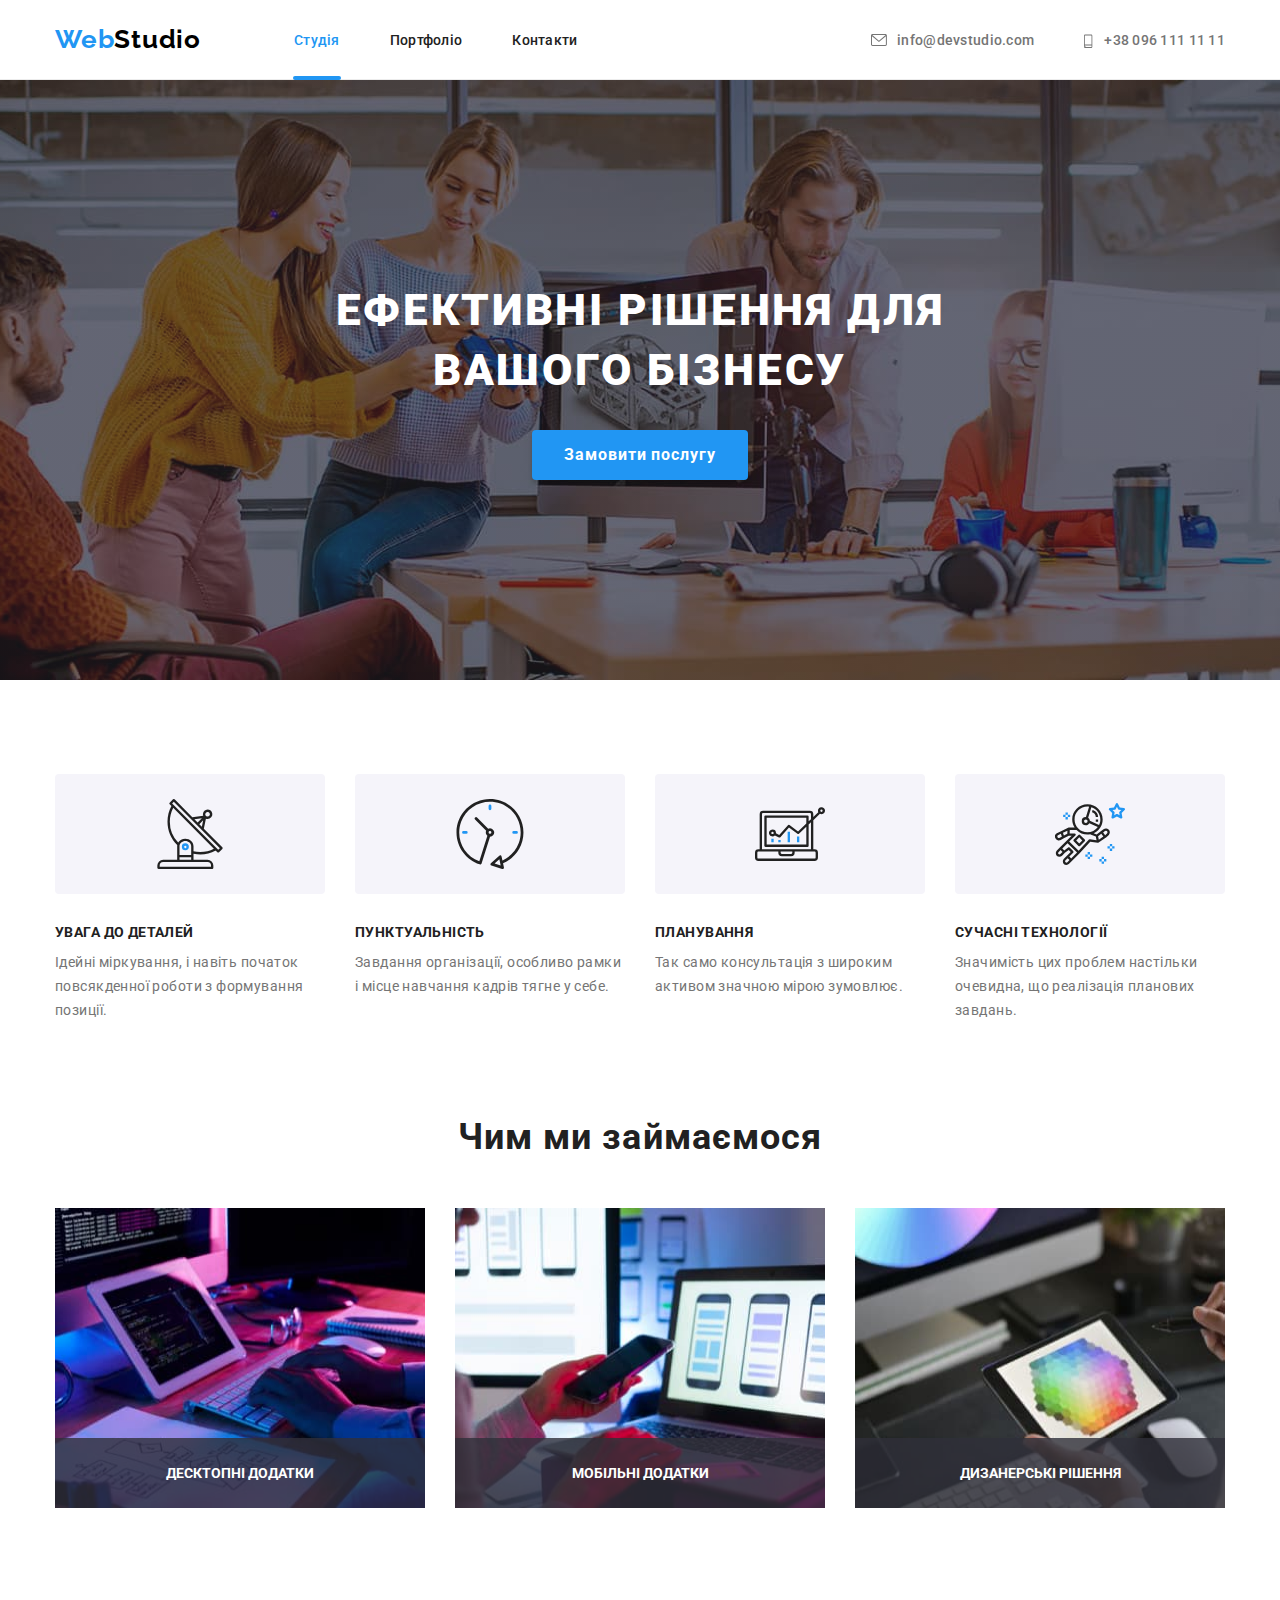
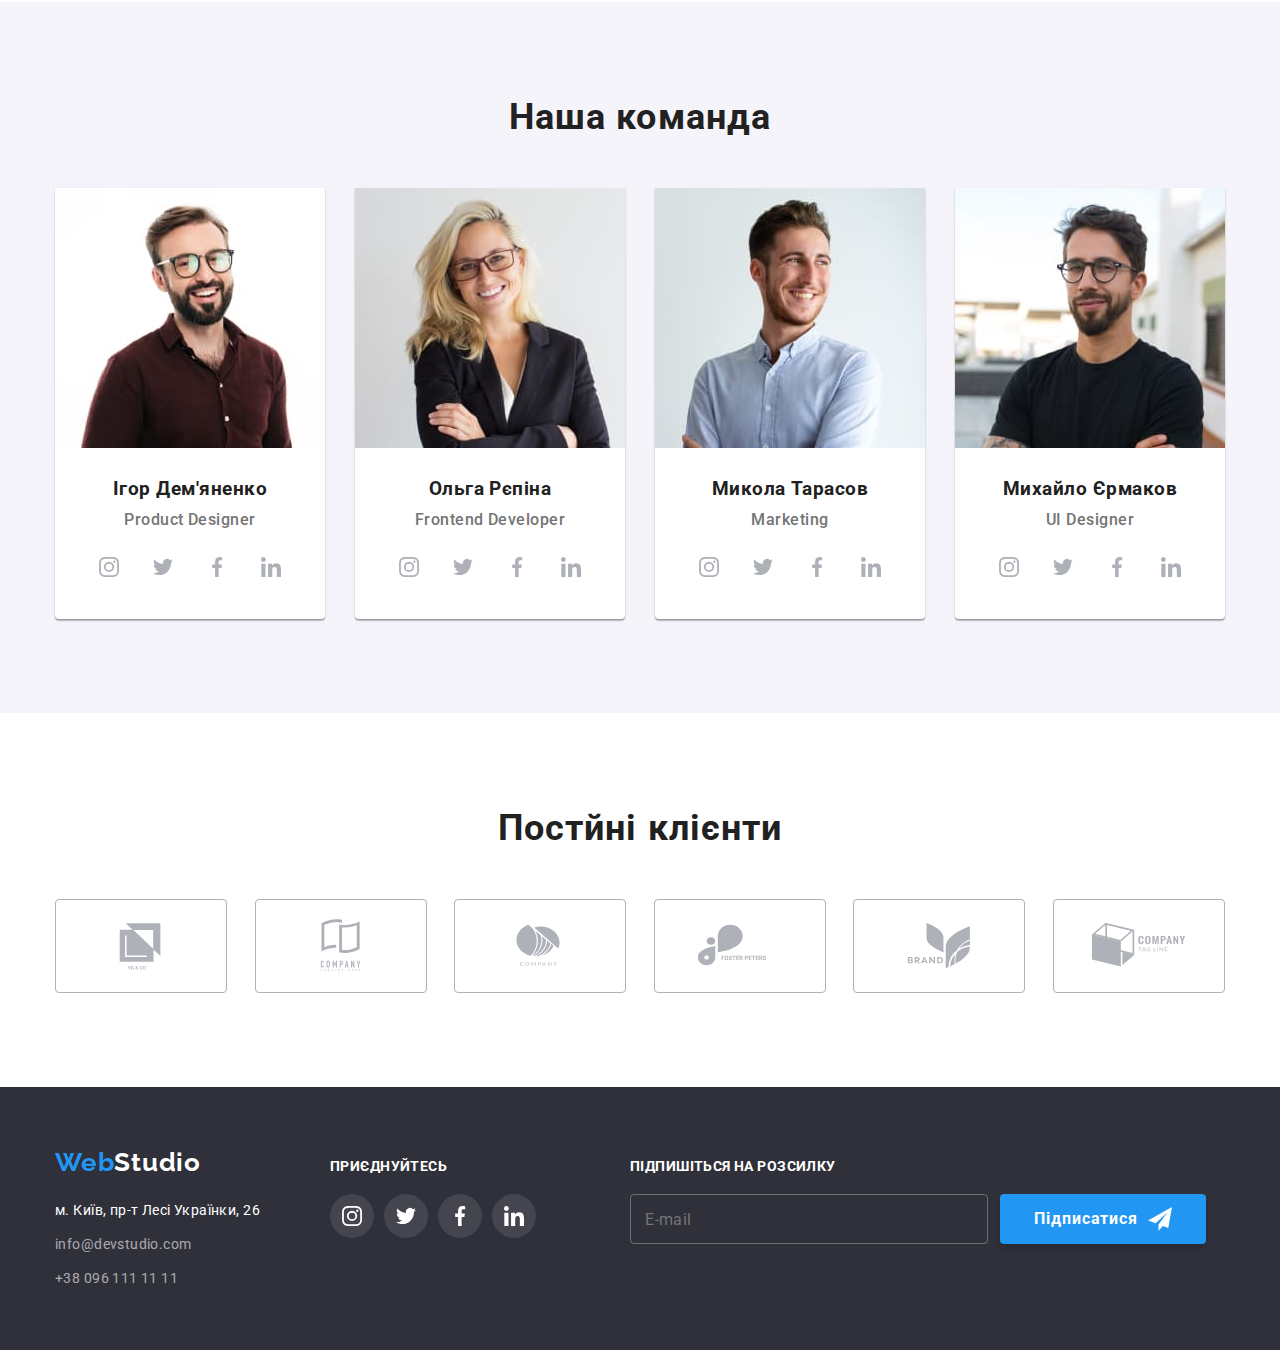
==== commit 097af06f: "including classes rule" ====
--- a/index.html
+++ b/index.html
@@ -11,7 +11,7 @@
   <link rel="preconnect" href="https://fonts.gstatic.com" crossorigin>
   <link href="https://fonts.googleapis.com/css2?family=Raleway:wght@700&family=Roboto:wght@400;500;700;900&display=swap"
     rel="stylesheet">
-  <link rel="stylesheet" href="./css/styles.css">
+  <link rel="stylesheet" href="./css/main.css">
 </head>
 
 <body>
@@ -69,7 +69,7 @@
     <!-- Section Adavantages -->
     <section class="advantages">
       <div class="container">
-        <h2 class="section-title section-title--activities">
+        <h2 class="section-title section-title--hidden">
           Переваги
         </h2>
         <ul class="advantages-list">
--- a/css/main.css
+++ b/css/main.css
@@ -0,0 +1,1048 @@
+/*! modern-normalize v1.0.0 | MIT License | https://github.com/sindresorhus/modern-normalize */
+*,
+::after,
+::before {
+  box-sizing: border-box;
+}
+
+:root {
+  -moz-tab-size: 4;
+  -o-tab-size: 4;
+     tab-size: 4;
+}
+
+html {
+  line-height: 1.15;
+  -webkit-text-size-adjust: 100%;
+}
+
+body {
+  margin: 0;
+}
+
+body {
+  font-family: system-ui, -apple-system, "Segoe UI", Roboto, Helvetica, Arial, sans-serif, "Apple Color Emoji", "Segoe UI Emoji";
+}
+
+hr {
+  height: 0;
+  color: inherit;
+}
+
+abbr[title] {
+  -webkit-text-decoration: underline dotted;
+          text-decoration: underline dotted;
+}
+
+b,
+strong {
+  font-weight: bolder;
+}
+
+code,
+kbd,
+pre,
+samp {
+  font-family: ui-monospace, SFMono-Regular, Consolas, "Liberation Mono", Menlo, monospace;
+  font-size: 1em;
+}
+
+small {
+  font-size: 80%;
+}
+
+sub,
+sup {
+  font-size: 75%;
+  line-height: 0;
+  position: relative;
+  vertical-align: baseline;
+}
+
+sub {
+  bottom: -0.25em;
+}
+
+sup {
+  top: -0.5em;
+}
+
+table {
+  text-indent: 0;
+  border-color: inherit;
+}
+
+button,
+input,
+optgroup,
+select,
+textarea {
+  font-family: inherit;
+  font-size: 100%;
+  line-height: 1.15;
+  margin: 0;
+}
+
+button,
+select {
+  text-transform: none;
+}
+
+[type=button],
+[type=reset],
+[type=submit],
+button {
+  -webkit-appearance: button;
+}
+
+::-moz-focus-inner {
+  border-style: none;
+  padding: 0;
+}
+
+:-moz-focusring {
+  outline: 1px dotted ButtonText;
+}
+
+:-moz-ui-invalid {
+  box-shadow: none;
+}
+
+legend {
+  padding: 0;
+}
+
+progress {
+  vertical-align: baseline;
+}
+
+::-webkit-inner-spin-button,
+::-webkit-outer-spin-button {
+  height: auto;
+}
+
+[type=search] {
+  -webkit-appearance: textfield;
+  outline-offset: -2px;
+}
+
+::-webkit-search-decoration {
+  -webkit-appearance: none;
+}
+
+::-webkit-file-upload-button {
+  -webkit-appearance: button;
+  font: inherit;
+}
+
+summary {
+  display: list-item;
+}
+
+.section-title--hidden {
+  position: absolute;
+  white-space: nowrap;
+  width: 1px;
+  height: 1px;
+  overflow: hidden;
+  border: 0;
+  padding: 0;
+  clip: rect(0 0 0 0);
+  -webkit-clip-path: inset(50%);
+          clip-path: inset(50%);
+  margin: -1px;
+}
+
+body {
+  /* max-width: 1600px; */
+  color: #212121;
+  background-color: #ffffff;
+  font-family: "Roboto", sans-serif;
+  font-size: 14px;
+}
+
+.list {
+  list-style: none;
+  margin: 0;
+  padding: 0;
+}
+
+h1,
+h2,
+h3,
+p {
+  margin: 0;
+}
+
+.visually-hidden {
+  position: absolute;
+  white-space: nowrap;
+  width: 1px;
+  height: 1px;
+  overflow: hidden;
+  border: 0;
+  padding: 0;
+  clip: rect(0 0 0 0);
+  -webkit-clip-path: inset(50%);
+          clip-path: inset(50%);
+  margin: -1px;
+}
+
+.container {
+  width: 1200px;
+  padding: 0 15px;
+  margin: 0 auto;
+}
+
+a {
+  text-decoration: none;
+  padding: 0;
+  margin: 0;
+}
+
+.header {
+  height: 80px;
+  display: flex;
+  align-items: center;
+  justify-content: space-between;
+  border-bottom: 1px solid #ececec;
+}
+
+.logo {
+  color: var(--logo-black-color);
+  font-family: "Raleway", sans-serif;
+  font-weight: 700;
+  font-size: 26px;
+  line-height: 1.1923076923;
+  letter-spacing: 0.03em;
+  color: #2196f3;
+  padding: 24px 0;
+  margin-right: 93px;
+}
+.logo__accent {
+  color: #000000;
+}
+
+.container--flex {
+  display: flex;
+  align-items: center;
+  justify-content: space-between;
+}
+
+.navigation {
+  display: flex;
+  align-items: center;
+  justify-content: space-between;
+  justify-content: left;
+}
+
+.navigation-list {
+  list-style: none;
+  padding: 0;
+  margin: 0;
+  display: flex;
+  align-items: center;
+  justify-content: space-between;
+}
+.navigation-list__link {
+  color: #212121;
+  font-weight: 500;
+  line-height: 1.1428571429;
+  letter-spacing: 0.02em;
+  display: block;
+  padding-top: 32px;
+  padding-bottom: 32px;
+  transition: color 250ms cubic-bezier(0.4, 0, 0.2, 1), color 250ms cubic-bezier(0.4, 0, 0.2, 1);
+}
+.navigation-list__link:hover, .navigation-list__link:focus {
+  color: #2196f3;
+  cursor: pointer;
+}
+.navigation-list__link--main-page {
+  color: #2196f3;
+}
+.navigation-list__link--main-page::before {
+  position: absolute;
+  bottom: 0;
+  left: -1px;
+  content: "";
+  display: inline-block;
+  width: 48px;
+  height: 4px;
+  border-radius: 2px;
+  background-color: #2196f3;
+}
+
+.navigation-list__item {
+  margin-right: 50px;
+}
+
+.navigation-list__item--accent {
+  position: relative;
+}
+
+/* contacts */
+.contacts-list {
+  display: flex;
+  align-items: center;
+  justify-content: center;
+  gap: 50px;
+  list-style: none;
+}
+.contacts-list__link {
+  display: flex;
+  align-items: center;
+  color: #757575;
+  font-weight: 500;
+  line-height: 1.1428571429;
+  letter-spacing: 0.02em;
+  padding: 32px 0;
+  transition: color 250ms cubic-bezier(0.4, 0, 0.2, 1), color 250ms cubic-bezier(0.4, 0, 0.2, 1);
+}
+.contacts-list__link:hover, .contacts-list__link:focus {
+  color: #2196f3;
+  cursor: pointer;
+}
+.contacts-list__svg {
+  display: flex;
+  width: 16px;
+  height: 12px;
+  fill: currentColor;
+  margin-right: 10px;
+}
+.contacts-list__svg--smartphone {
+  width: 10px;
+  height: 16px;
+}
+
+.hero {
+  max-width: 1600px;
+  margin: 0 auto;
+  background-color: #c4c4c4;
+  color: #ffffff;
+  text-align: center;
+  height: 600px;
+  padding: 200px 0;
+  background-image: linear-gradient(rgba(47, 48, 58, 0.4), rgba(47, 48, 58, 0.4)), url(../images/hero-bg-image.jpg);
+  background-repeat: no-repeat;
+  background-position: center;
+  background-size: cover;
+}
+
+.section-title {
+  font-size: 36px;
+  line-height: 1.1666666667;
+  text-align: center;
+  letter-spacing: 0.03em;
+  margin-bottom: 50px;
+}
+
+.section-title--hero {
+  font-weight: 900;
+  font-size: 44px;
+  line-height: 1.3636363636;
+  letter-spacing: 0.06em;
+  text-transform: uppercase;
+  width: 696px;
+  margin: 0 auto 30px auto;
+}
+
+.button {
+  color: inherit;
+  font: inherit;
+  background-color: #2196f3;
+  font-weight: 700;
+  font-size: 16px;
+  line-height: 1.875;
+  letter-spacing: 0.06em;
+  padding: 10px 10px;
+  border: 0px solid transparent;
+  box-shadow: 0px 4px 4px rgba(0, 0, 0, 0.15);
+  border-radius: 4px;
+  display: flex;
+  margin: 0 auto;
+  min-width: 206px;
+  height: 50px;
+  justify-content: center;
+  align-items: center;
+}
+.button--hero {
+  min-width: 216px;
+  transition: background-color 250ms cubic-bezier(0.4, 0, 0.2, 1), background-color 250ms cubic-bezier(0.4, 0, 0.2, 1);
+}
+.button--hero:hover, .button--hero:focus {
+  background-color: #188ce8;
+}
+.button:hover, .button:focus {
+  cursor: pointer;
+}
+
+.advantages {
+  padding: 94px 0;
+}
+
+.advantages-list {
+  list-style: none;
+  padding: 0;
+  margin: 0;
+  display: flex;
+  gap: 30px;
+}
+
+.advantages-item {
+  list-style: 0;
+  width: 270px;
+}
+
+.advantages-card {
+  height: 120px;
+  background-color: #f5f4fa;
+  margin-bottom: 30px;
+  border-radius: 4px;
+  display: flex;
+  align-items: center;
+  justify-content: center;
+}
+.advantages-card__svg {
+  width: 70px;
+  height: 70px;
+}
+.advantages-card__title {
+  font-size: 14px;
+  line-height: 1.1428571429;
+  letter-spacing: 0.03em;
+  text-transform: uppercase;
+  margin-bottom: 10px;
+}
+.advantages-card__text {
+  color: #757575;
+  line-height: 1.7142857143;
+  letter-spacing: 0.03em;
+}
+
+.activities {
+  padding-bottom: 94px;
+}
+
+.activities-list {
+  list-style: none;
+  padding: 0;
+  margin: 0;
+  display: flex;
+  justify-content: space-between;
+}
+
+.activities-item {
+  position: relative;
+}
+.activities-item__image {
+  display: block;
+}
+.activities-item__description {
+  text-transform: uppercase;
+  font-weight: 700;
+  text-align: center;
+  margin: 0;
+  padding: 0;
+  color: #ffffff;
+}
+.activities-item__background {
+  position: absolute;
+  bottom: 0;
+  margin: 0;
+  padding: 0;
+  display: flex;
+  justify-content: center;
+  align-items: center;
+  background-color: rgba(47, 48, 58, 0.8);
+  height: 70px;
+  width: 370px;
+}
+
+.team {
+  background-color: #f5f4fa;
+  padding: 94px 0;
+}
+
+.team-list {
+  list-style: none;
+  padding: 0;
+  margin: 0;
+  display: flex;
+  justify-content: space-between;
+}
+
+.team-card {
+  font-weight: 500;
+  font-size: 16px;
+  line-height: 1.1875;
+  text-align: center;
+  letter-spacing: 0.03em;
+  background-color: #ffffff;
+  box-shadow: 0px 1px 3px rgba(0, 0, 0, 0.12), 0px 1px 1px rgba(0, 0, 0, 0.14), 0px 2px 1px rgba(0, 0, 0, 0.2);
+  border-radius: 0px 0px 4px 4px;
+}
+.team-card__photo {
+  display: block;
+}
+.team-card__info {
+  padding: 30px 0;
+}
+.team-card__name {
+  margin-bottom: 10px;
+}
+.team-card__job {
+  color: #757575;
+}
+
+.social {
+  list-style: none;
+  padding: 0;
+  display: flex;
+  width: 206px;
+  justify-content: space-between;
+  align-items: center;
+  margin: 16px auto 0;
+}
+
+.social-item__link {
+  display: flex;
+  width: 44px;
+  height: 44px;
+  border-radius: 50%;
+  align-items: center;
+  justify-content: center;
+  background-color: inherit;
+  color: #afb1b8;
+  transition: background-color 250ms cubic-bezier(0.4, 0, 0.2, 1), color 250ms cubic-bezier(0.4, 0, 0.2, 1);
+}
+.social-item__svg {
+  width: 20px;
+  height: 20px;
+  fill: currentColor;
+}
+.social-item__link:hover, .social-item__link:focus {
+  background-color: #2196f3;
+  color: #ffffff;
+}
+
+.clients {
+  padding: 94px 0;
+  background-color: #ffffff;
+}
+
+.section-title--clients {
+  margin-bottom: 50px;
+}
+
+.clients-list {
+  list-style: none;
+  padding: 0;
+  margin: 0;
+  display: flex;
+  justify-content: space-between;
+}
+
+.clients-item__link {
+  display: flex;
+  justify-content: space-between;
+  align-items: center;
+  padding: 16px 32px;
+  border: 1px solid #afb1b8;
+  border-radius: 4px;
+  color: #afb1b8;
+  fill: currentColor;
+  transition: color 250ms cubic-bezier(0.4, 0, 0.2, 1), border-color 250ms cubic-bezier(0.4, 0, 0.2, 1);
+}
+.clients-item__svg {
+  width: 106px;
+  height: 60px;
+}
+.clients-item__link:hover, .clients-item__link:focus {
+  color: #2196f3;
+  border-color: #2196f3;
+}
+
+.footer {
+  background-color: #2f303a;
+  padding: 60px 0;
+}
+
+.container--flex-baseline {
+  display: flex;
+  align-items: baseline;
+}
+
+.logo--margin-down {
+  display: inline-block;
+  padding: 0;
+  margin: 0 0 20px 0;
+}
+
+.logo__accent--white {
+  color: #ffffff;
+}
+
+.address-list {
+  list-style: none;
+  padding: 0;
+  margin: 0;
+}
+.address-list__link {
+  color: #ffffff;
+  line-height: 1.7142857143;
+  letter-spacing: 0.03em;
+}
+.address-list__link--contact {
+  display: block;
+  margin-top: 10px;
+  color: rgba(255, 255, 255, 0.6);
+}
+.address-list__link {
+  font-style: normal;
+  transition: color 250ms cubic-bezier(0.4, 0, 0.2, 1), color 250ms cubic-bezier(0.4, 0, 0.2, 1);
+}
+.address-list__link:hover, .address-list__link:focus {
+  color: #2196f3;
+  cursor: pointer;
+}
+
+.join {
+  width: 206px;
+  margin-left: 70px;
+}
+
+.join-title {
+  color: #ffffff;
+  font-weight: 700;
+  line-height: 1.1428571429;
+  letter-spacing: 0.03em;
+  text-transform: uppercase;
+  vertical-align: text-bottom;
+  margin-bottom: 20px;
+}
+
+.social-item__link--footer {
+  background-color: rgba(255, 255, 255, 0.1);
+}
+
+.social-item__svg--footer {
+  fill: #ffffff;
+}
+
+.sign {
+  display: flex;
+  align-items: flex-end;
+  margin-left: 94px;
+}
+
+.sign-info {
+  display: flex;
+  flex-direction: column;
+}
+.sign-info__proposal {
+  color: #ffffff;
+  font-weight: 700;
+  line-height: 1.1428571429;
+  letter-spacing: 0.03em;
+  text-transform: uppercase;
+  vertical-align: text-bottom;
+  margin-bottom: 20px;
+}
+.sign-info__input {
+  width: 358px;
+  height: 50px;
+  font-family: inherit;
+  font-size: 16px;
+  line-height: 1.25;
+  letter-spacing: 0.03em;
+  text-indent: 12px;
+  color: rgba(255, 255, 255, 0.6);
+  border: 1px solid rgba(255, 255, 255, 0.3);
+  border-radius: 4px;
+  background-color: transparent;
+}
+
+.button__logo {
+  width: 24px;
+  height: 24px;
+  margin-left: 10px;
+}
+
+.button--signing {
+  color: #ffffff;
+  margin-left: 12px;
+}
+
+.backdrop {
+  position: fixed;
+  top: 0;
+  left: 0;
+  width: 100vw;
+  height: 100vh;
+  padding: 0;
+  margin: 0;
+  background-color: rgba(0, 0, 0, 0.2);
+  opacity: 1;
+  visibility: visible;
+  transition: visibility 250ms cubic-bezier(0.4, 0, 0.2, 1), opacity 250ms cubic-bezier(0.4, 0, 0.2, 1);
+}
+
+.backdrop.is-hidden {
+  opacity: 0;
+  pointer-events: none;
+  visibility: hidden;
+}
+
+.modal {
+  position: absolute;
+  left: 0;
+  top: 0;
+  left: 50%;
+  top: 50%;
+  transform: translate(-50%, -50%);
+  padding: 40px;
+  margin: 0;
+  width: 528px;
+  height: 581px;
+  border-radius: 4px;
+  box-shadow: 0px 1px 3px rgba(0, 0, 0, 0.12), 0px 1px 1px rgba(0, 0, 0, 0.14), 0px 2px 1px rgba(0, 0, 0, 0.2);
+  background-color: #ffffff;
+}
+
+.modal-button {
+  position: absolute;
+  top: 8px;
+  right: 8px;
+  margin: 0;
+  padding: 0;
+  display: flex;
+  justify-content: center;
+  align-items: center;
+  background-image: url(../images/close-button.svg);
+  background-repeat: no-repeat;
+  background-position: center;
+  background-size: cover;
+  width: 30px;
+  height: 30px;
+  border-radius: 50%;
+  border: 1px solid rgba(0, 0, 0, 0.1);
+  background-color: #ffffff;
+  transition: fill 250ms cubic-bezier(0.4, 0, 0.2, 1), fill 250ms cubic-bezier(0.4, 0, 0.2, 1);
+  cursor: pointer;
+}
+.modal-button__close-svg {
+  position: relative;
+  top: 0;
+  left: 0;
+  width: 11px;
+  height: 11px;
+}
+
+.modal-button:hover,
+.modal-button:focus {
+  fill: #2196f3;
+}
+
+.modal-proposal {
+  margin-bottom: 12px;
+  font-weight: 700;
+  font-size: 20px;
+  line-height: 1.15;
+  text-align: center;
+  letter-spacing: 0.03em;
+  color: #212121;
+}
+
+.form {
+  width: 448px;
+  margin: 0 auto;
+}
+
+.form-field {
+  position: relative;
+  height: 58px;
+  padding-top: 18px;
+}
+.form-field__label {
+  position: absolute;
+  top: 32px;
+  left: 50px;
+  font-size: 12px;
+  line-height: 1.1666666667;
+  letter-spacing: 0.01em;
+  color: #757575;
+  transition: transform 250ms cubic-bezier(0.4, 0, 0.2, 1), color 250ms cubic-bezier(0.4, 0, 0.2, 1);
+}
+.form-field__input {
+  width: 100%;
+  height: 40px;
+  border: 1px solid rgba(33, 33, 33, 0.2);
+  border-radius: 4px;
+  padding-left: 50px;
+  transition: color 250ms cubic-bezier(0.4, 0, 0.2, 1), border-color 250ms cubic-bezier(0.4, 0, 0.2, 1);
+}
+.form-field__icon-svg {
+  content: "";
+  display: inline-block;
+  position: absolute;
+  left: 15px;
+  top: calc(50% + 3px);
+  width: 12px;
+  height: 12px;
+  transition: fill 500ms linear;
+}
+.form-field__input:not(:-moz-placeholder-shown) + .form-field__label {
+  transform: translate(-50px, -30px);
+}
+.form-field__input:not(:-ms-input-placeholder) + .form-field__label {
+  transform: translate(-50px, -30px);
+}
+.form-field:focus-within > .form-field__label, .form-field__input:not(:placeholder-shown) + .form-field__label {
+  transform: translate(-50px, -30px);
+}
+.form-field__input:not(:-moz-placeholder-shown) {
+  color: #2196f3;
+  border-color: #2196f3;
+}
+.form-field__input:not(:-ms-input-placeholder) {
+  color: #2196f3;
+  border-color: #2196f3;
+}
+.form-field:focus-within .form-field__input, .form-field__input:not(:placeholder-shown) {
+  color: #2196f3;
+  border-color: #2196f3;
+}
+.form-field__input:not(:-moz-placeholder-shown) ~ .form-field__icon-svg {
+  fill: #2196f3;
+}
+.form-field__input:not(:-ms-input-placeholder) ~ .form-field__icon-svg {
+  fill: #2196f3;
+}
+.form-field:focus-within > .form-field__icon-svg, .form-field__input:not(:placeholder-shown) ~ .form-field__icon-svg {
+  fill: #2196f3;
+}
+
+.form-field-comment {
+  height: 138px;
+  padding: 0;
+  margin-top: 10px;
+}
+.form-field-comment__input {
+  height: 120px;
+  width: 100%;
+  padding: 12px 16px;
+  border: 1px solid rgba(33, 33, 33, 0.2);
+  border-radius: 4px;
+  font-size: 12px;
+  line-height: 1.1666666667;
+  letter-spacing: 0.01em;
+  color: #757575;
+}
+.form-field-comment__label {
+  display: inline-block;
+  margin-bottom: 4px;
+  font-size: 12px;
+  line-height: 1.1666666667;
+  letter-spacing: 0.01em;
+  color: #757575;
+}
+.form-field-comment__input:not(:-moz-placeholder-shown) {
+  color: #2196f3;
+  border-color: #2196f3;
+}
+.form-field-comment__input:not(:-ms-input-placeholder) {
+  color: #2196f3;
+  border-color: #2196f3;
+}
+.form-field-comment:focus-within .form-field-comment__input, .form-field-comment__input:not(:placeholder-shown) {
+  color: #2196f3;
+  border-color: #2196f3;
+}
+
+.form-field-check {
+  position: relative;
+  display: flex;
+  align-items: center;
+  margin-top: 20px;
+  margin-bottom: 30px;
+}
+.form-field-check__label {
+  display: block;
+  margin-left: 25px;
+  font-family: inherit;
+  font-size: 14px;
+  line-height: 1.1428571429;
+  color: #757575;
+}
+.form-field-check__link {
+  color: #2196f3;
+}
+.form-field-check__icon-svg {
+  position: absolute;
+  top: 0;
+  left: 0;
+  content: "";
+  width: 16px;
+  height: 15px;
+  background-color: #ffffff;
+  fill: #ffffff;
+  border: 2px solid #212121;
+  border-radius: 2px;
+  transition: background-color 250ms cubic-bezier(0.4, 0, 0.2, 1), border-color 250ms cubic-bezier(0.4, 0, 0.2, 1);
+}
+.form-field-check__input:checked ~ .form-field-check__icon-svg {
+  background-color: #2196f3;
+  border-color: #2196f3;
+}
+.form-field-check__input {
+  position: absolute;
+  white-space: nowrap;
+  width: 1px;
+  height: 1px;
+  overflow: hidden;
+  border: 0;
+  padding: 0;
+  clip: rect(0 0 0 0);
+  -webkit-clip-path: inset(50%);
+          clip-path: inset(50%);
+  margin: -1px;
+}
+
+.button--personal-info {
+  color: #ffffff;
+}
+
+.navigation-list__link--portfolio-page {
+  color: #2196f3;
+}
+
+.navigation-list__link--portfolio-page::before {
+  position: absolute;
+  bottom: 0;
+  left: -1px;
+  content: "";
+  display: inline-block;
+  width: 78px;
+  height: 4px;
+  border-radius: 2px;
+  background-color: #2196f3;
+}
+
+.work-examples {
+  text-align: center;
+  padding: 94px 0;
+}
+
+.work-examples__list {
+  list-style: none;
+  padding: 0;
+  margin: 0;
+  display: flex;
+  gap: 8px;
+  justify-content: center;
+  margin-bottom: 56px;
+}
+
+/* .examples .link {
+  color: $primary-black-color;
+} */
+.work-examples__button {
+  color: #212121;
+  background-color: #f5f4fa;
+  font-weight: 500;
+  font-size: 16px;
+  line-height: 1.625;
+  text-align: center;
+  letter-spacing: 0.03em;
+  border: 0 solid transparent;
+  padding: 6px 25px;
+  display: inline-block;
+  transition: background-color 250ms cubic-bezier(0.4, 0, 0.2, 1), box-shadow 250ms cubic-bezier(0.4, 0, 0.2, 1);
+}
+
+.work-examples__button:hover,
+.work-examples__button:focus {
+  color: #ffffff;
+  background-color: #2196f3;
+  box-shadow: 0px 3px 1px rgba(0, 0, 0, 0.1), 0px 1px 2px rgba(0, 0, 0, 0.08), 0px 2px 2px rgba(0, 0, 0, 0.12);
+  border-radius: 4px;
+  cursor: pointer;
+}
+
+.work-examples__button--active {
+  color: #ffffff;
+  background-color: #2196f3;
+  box-shadow: 0px 3px 1px rgba(0, 0, 0, 0.1), 0px 1px 2px rgba(0, 0, 0, 0.08), 0px 2px 2px rgba(0, 0, 0, 0.12);
+  border-radius: 4px;
+}
+
+.projects {
+  list-style: none;
+  padding: 0;
+  margin: 0;
+  display: flex;
+  flex-wrap: wrap;
+  gap: 30px;
+}
+
+.project {
+  display: inline-block;
+  width: 370px;
+  border: 1px solid #eeeeee;
+}
+
+.project-photo__image {
+  display: block;
+}
+
+.project-photo {
+  position: relative;
+  overflow: hidden;
+}
+
+.project-photo__description {
+  position: absolute;
+  top: 300px;
+  left: 0;
+  display: flex;
+  padding: 63px 24px;
+  font-size: 18px;
+  line-height: 1.5555555556;
+  letter-spacing: 0.06em;
+  text-align: left;
+  background-color: rgba(33, 150, 243, 0.9);
+  color: #ffffff;
+  transition: transform 250ms cubic-bezier(0.4, 0, 0.2, 1), transform 250ms cubic-bezier(0.4, 0, 0.2, 1);
+}
+
+.project:hover .project-photo__description,
+.project .item:focus .project-description {
+  transform: translateY(-300px);
+}
+
+.project-description__name {
+  color: #212121;
+  font-size: 18px;
+  line-height: 1.4444444444;
+  letter-spacing: 0.06em;
+  margin-bottom: 4px;
+}
+
+.project-description__type {
+  color: #757575;
+  font-size: 16px;
+  line-height: 1.875;
+  letter-spacing: 0.03em;
+}
+
+.project-description {
+  padding: 20px 24px;
+  text-align: left;
+}
+
+.project:hover,
+.project:focus {
+  cursor: default;
+  box-shadow: 0px 1px 1px rgba(0, 0, 0, 0.12), 0px 4px 4px rgba(0, 0, 0, 0.06), 1px 4px 6px rgba(0, 0, 0, 0.16);
+}/*# sourceMappingURL=main.css.map */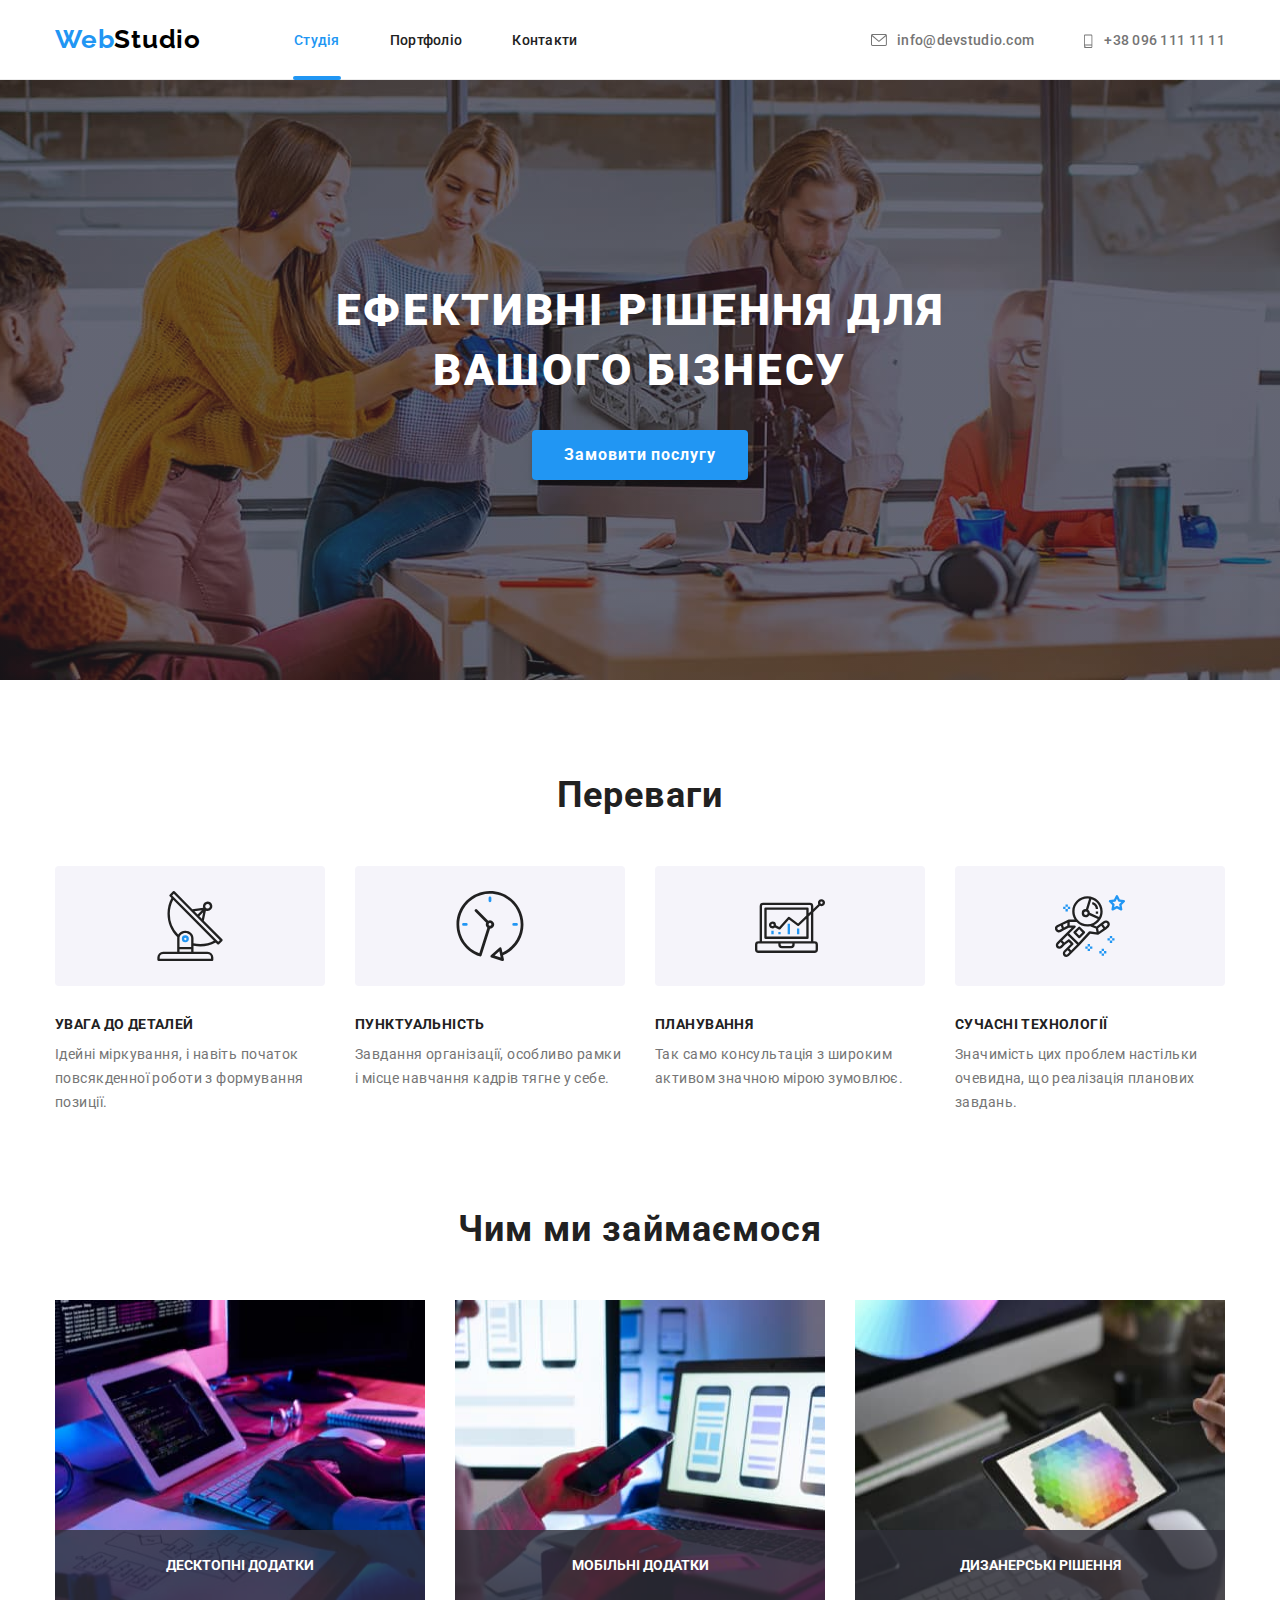
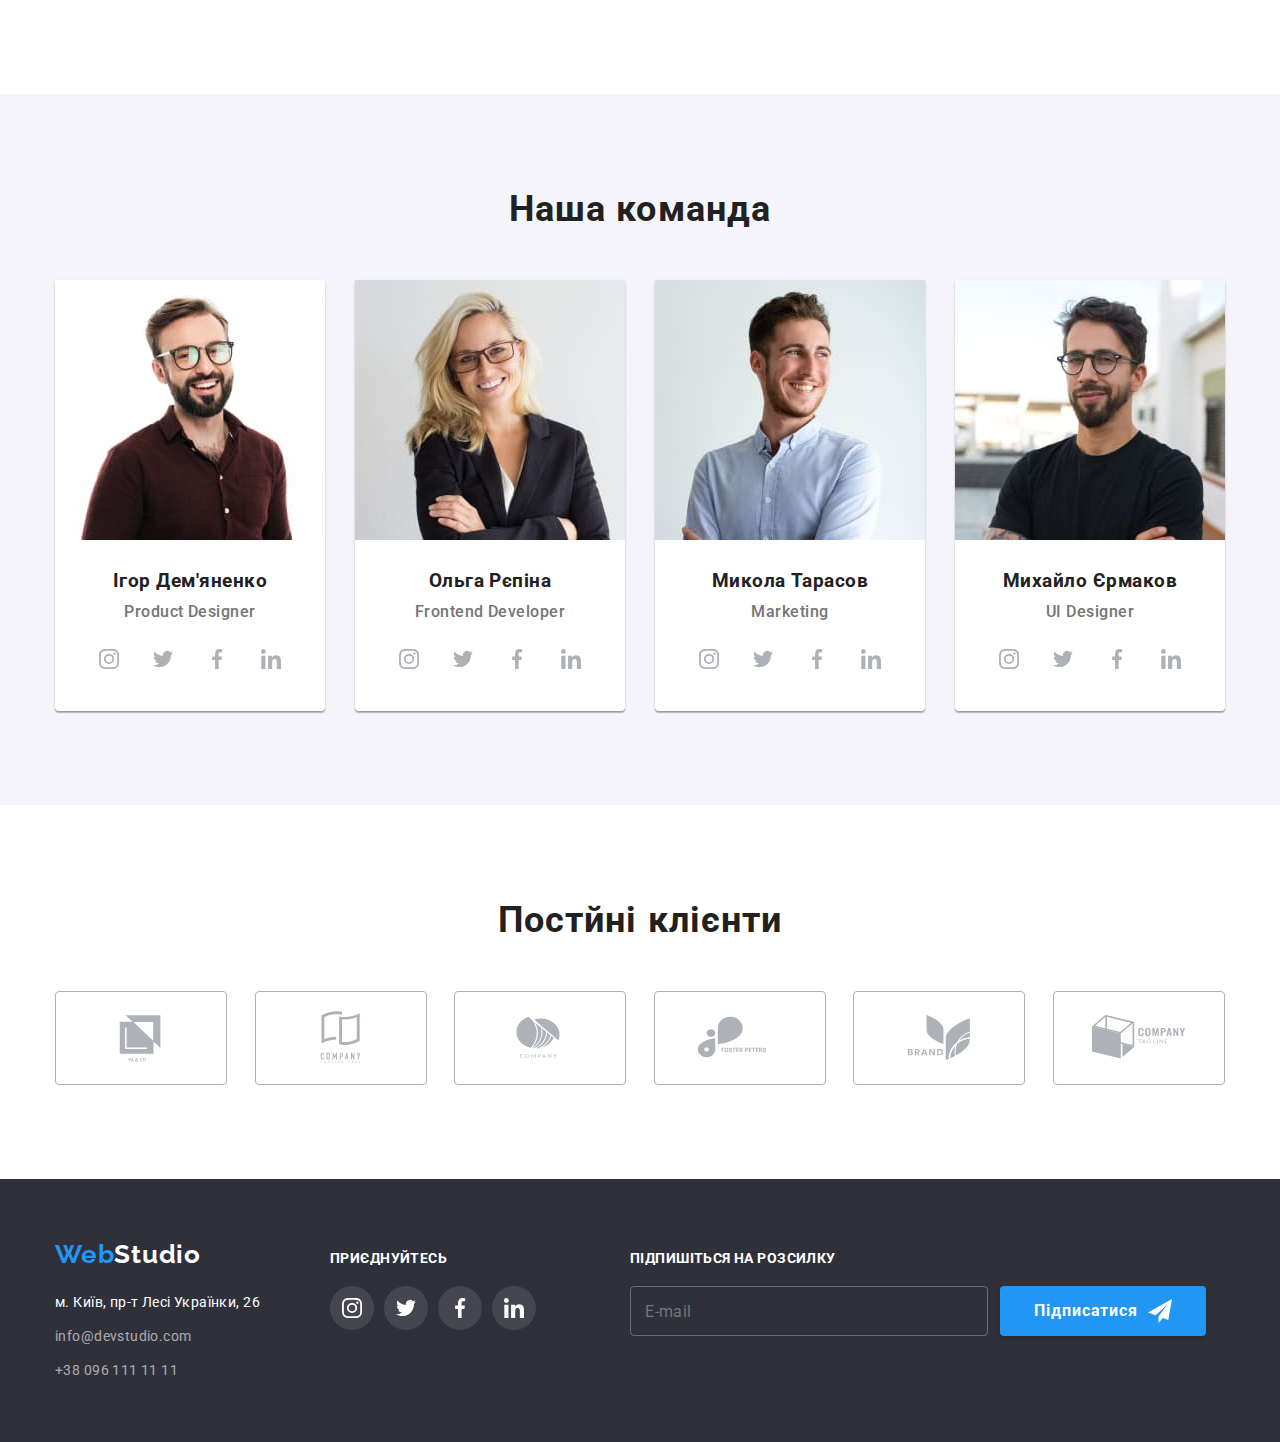
==== commit 3fb0a331: "modal button change" ====
--- a/index.html
+++ b/index.html
@@ -69,7 +69,7 @@
     <!-- Section Adavantages -->
     <section class="advantages">
       <div class="container">
-        <h2 class="section-title section-title--hidden">
+        <h2 class="section-title section-title--activities">
           Переваги
         </h2>
         <ul class="advantages-list">
@@ -495,9 +495,6 @@
             <textarea class="form-field-comment__input" type="text" rows="8" id="comment"
               placeholder="Введіть текст"></textarea>
           </div>
-
-
-
           <div class="form-field-check">
             <input class="form-field-check__input" type="checkbox" name="agreement" id="check">
             <label class="form-field-check__label" for="check" class="info">Погоджуюся з розсилкою та приймаю <a
--- a/css/main.css
+++ b/css/main.css
@@ -139,25 +139,29 @@
   display: list-item;
 }
 
-.section-title--hidden {
-  position: absolute;
-  white-space: nowrap;
-  width: 1px;
-  height: 1px;
-  overflow: hidden;
-  border: 0;
-  padding: 0;
-  clip: rect(0 0 0 0);
-  -webkit-clip-path: inset(50%);
-          clip-path: inset(50%);
-  margin: -1px;
+:root {
+  --primary-black-color: #212121;
+  --secondary-black-color: #757575;
+  --primary-white-color: #ffffff;
+  --secondary-white-color: #f5f5f5;
+  --secondary-back-ground-color: #2f303a;
+  --white-alfa-color: rgba(255, 255, 255, 0.6);
+  --gray-color-photo-border: #eeeeee;
+  --gray-color-header-border: 1px solid #ececec;
+  --gray-color-links: #afb1b8;
+  --accent-color: #2196f3;
+  --accent-color-main-button: #188ce8;
+  --gray-color: #f5f4fa;
+  --logo-black-color: #000000;
+  --font-roboto: "Roboto", sans-serif;
+  --font-raleway: "Raleway", sans-serif;
 }
 
 body {
   /* max-width: 1600px; */
-  color: #212121;
-  background-color: #ffffff;
-  font-family: "Roboto", sans-serif;
+  color: var(--primary-black-color);
+  background-color: var(--primary-white-color);
+  font-family: var(--font-roboto);
   font-size: 14px;
 }
 
@@ -205,25 +209,35 @@
   display: flex;
   align-items: center;
   justify-content: space-between;
-  border-bottom: 1px solid #ececec;
+  border-bottom: var(--gray-color-header-border);
 }
 
 .logo {
   color: var(--logo-black-color);
-  font-family: "Raleway", sans-serif;
+  font-family: var(--font-raleway);
   font-weight: 700;
   font-size: 26px;
   line-height: 1.1923076923;
   letter-spacing: 0.03em;
-  color: #2196f3;
+  color: var(--accent-color);
   padding: 24px 0;
   margin-right: 93px;
 }
+
 .logo__accent {
-  color: #000000;
+  color: var(--logo-black-color);
 }
 
 .container--flex {
+  display: flex;
+  align-items: center;
+  justify-content: space-between;
+}
+
+.navigation-list {
+  list-style: none;
+  padding: 0;
+  margin: 0;
   display: flex;
   align-items: center;
   justify-content: space-between;
@@ -236,31 +250,31 @@
   justify-content: left;
 }
 
-.navigation-list {
-  list-style: none;
-  padding: 0;
-  margin: 0;
-  display: flex;
-  align-items: center;
-  justify-content: space-between;
-}
 .navigation-list__link {
-  color: #212121;
+  color: var(--primary-black-color);
   font-weight: 500;
   line-height: 1.1428571429;
   letter-spacing: 0.02em;
   display: block;
   padding-top: 32px;
   padding-bottom: 32px;
-  transition: color 250ms cubic-bezier(0.4, 0, 0.2, 1), color 250ms cubic-bezier(0.4, 0, 0.2, 1);
-}
-.navigation-list__link:hover, .navigation-list__link:focus {
-  color: #2196f3;
+  transition: color 250ms cubic-bezier(0.4, 0, 0.2, 1);
+}
+
+.navigation-list__link:hover,
+.navigation-list__link:focus {
+  color: var(--accent-color);
   cursor: pointer;
 }
+
+.navigation-list__item {
+  margin-right: 50px;
+}
+
 .navigation-list__link--main-page {
-  color: #2196f3;
-}
+  color: var(--accent-color);
+}
+
 .navigation-list__link--main-page::before {
   position: absolute;
   bottom: 0;
@@ -270,11 +284,7 @@
   width: 48px;
   height: 4px;
   border-radius: 2px;
-  background-color: #2196f3;
-}
-
-.navigation-list__item {
-  margin-right: 50px;
+  background-color: var(--accent-color);
 }
 
 .navigation-list__item--accent {
@@ -289,20 +299,24 @@
   gap: 50px;
   list-style: none;
 }
+
 .contacts-list__link {
   display: flex;
   align-items: center;
-  color: #757575;
+  color: var(--secondary-black-color);
   font-weight: 500;
   line-height: 1.1428571429;
   letter-spacing: 0.02em;
   padding: 32px 0;
-  transition: color 250ms cubic-bezier(0.4, 0, 0.2, 1), color 250ms cubic-bezier(0.4, 0, 0.2, 1);
-}
-.contacts-list__link:hover, .contacts-list__link:focus {
-  color: #2196f3;
+  transition: color 250ms cubic-bezier(0.4, 0, 0.2, 1);
+}
+
+.contacts-list__link:hover,
+.contacts-list__link:focus {
+  color: var(--accent-color);
   cursor: pointer;
 }
+
 .contacts-list__svg {
   display: flex;
   width: 16px;
@@ -310,6 +324,7 @@
   fill: currentColor;
   margin-right: 10px;
 }
+
 .contacts-list__svg--smartphone {
   width: 10px;
   height: 16px;
@@ -319,7 +334,7 @@
   max-width: 1600px;
   margin: 0 auto;
   background-color: #c4c4c4;
-  color: #ffffff;
+  color: var(--primary-white-color);
   text-align: center;
   height: 600px;
   padding: 200px 0;
@@ -350,7 +365,7 @@
 .button {
   color: inherit;
   font: inherit;
-  background-color: #2196f3;
+  background-color: var(--accent-color);
   font-weight: 700;
   font-size: 16px;
   line-height: 1.875;
@@ -366,14 +381,19 @@
   justify-content: center;
   align-items: center;
 }
+
 .button--hero {
   min-width: 216px;
-  transition: background-color 250ms cubic-bezier(0.4, 0, 0.2, 1), background-color 250ms cubic-bezier(0.4, 0, 0.2, 1);
-}
-.button--hero:hover, .button--hero:focus {
-  background-color: #188ce8;
-}
-.button:hover, .button:focus {
+  transition: background-color 250ms cubic-bezier(0.4, 0, 0.2, 1);
+}
+
+.button--hero:hover,
+.button--herp:focus {
+  background-color: var(--accent-color-main-button);
+}
+
+.button:hover,
+.button:focus {
   cursor: pointer;
 }
 
@@ -403,10 +423,12 @@
   align-items: center;
   justify-content: center;
 }
+
 .advantages-card__svg {
   width: 70px;
   height: 70px;
 }
+
 .advantages-card__title {
   font-size: 14px;
   line-height: 1.1428571429;
@@ -414,8 +436,9 @@
   text-transform: uppercase;
   margin-bottom: 10px;
 }
+
 .advantages-card__text {
-  color: #757575;
+  color: var(--secondary-black-color);
   line-height: 1.7142857143;
   letter-spacing: 0.03em;
 }
@@ -435,17 +458,20 @@
 .activities-item {
   position: relative;
 }
+
 .activities-item__image {
   display: block;
 }
+
 .activities-item__description {
   text-transform: uppercase;
   font-weight: 700;
   text-align: center;
   margin: 0;
   padding: 0;
-  color: #ffffff;
-}
+  color: var(--primary-white-color);
+}
+
 .activities-item__background {
   position: absolute;
   bottom: 0;
@@ -460,7 +486,7 @@
 }
 
 .team {
-  background-color: #f5f4fa;
+  background-color: var(--gray-color);
   padding: 94px 0;
 }
 
@@ -478,21 +504,25 @@
   line-height: 1.1875;
   text-align: center;
   letter-spacing: 0.03em;
-  background-color: #ffffff;
+  background-color: var(--primary-white-color);
   box-shadow: 0px 1px 3px rgba(0, 0, 0, 0.12), 0px 1px 1px rgba(0, 0, 0, 0.14), 0px 2px 1px rgba(0, 0, 0, 0.2);
   border-radius: 0px 0px 4px 4px;
 }
+
 .team-card__photo {
   display: block;
 }
+
 .team-card__info {
   padding: 30px 0;
 }
+
 .team-card__name {
   margin-bottom: 10px;
 }
+
 .team-card__job {
-  color: #757575;
+  color: var(--secondary-black-color);
 }
 
 .social {
@@ -513,22 +543,25 @@
   align-items: center;
   justify-content: center;
   background-color: inherit;
-  color: #afb1b8;
-  transition: background-color 250ms cubic-bezier(0.4, 0, 0.2, 1), color 250ms cubic-bezier(0.4, 0, 0.2, 1);
-}
+  color: var(--gray-color-links);
+  transition: background-color 250ms cubic-bezier(0.4, 0, 0.2, 1), color250ms cubic-bezier(0.4, 0, 0.2, 1);
+}
+
 .social-item__svg {
   width: 20px;
   height: 20px;
   fill: currentColor;
 }
-.social-item__link:hover, .social-item__link:focus {
-  background-color: #2196f3;
-  color: #ffffff;
+
+.social-item__link:hover,
+.social-item__link:focus {
+  background-color: var(--accent-color);
+  color: var(--primary-white-color);
 }
 
 .clients {
   padding: 94px 0;
-  background-color: #ffffff;
+  background-color: var(--primary-white-color);
 }
 
 .section-title--clients {
@@ -548,23 +581,26 @@
   justify-content: space-between;
   align-items: center;
   padding: 16px 32px;
-  border: 1px solid #afb1b8;
+  border: 1px solid var(--gray-color-links);
   border-radius: 4px;
-  color: #afb1b8;
+  color: var(--gray-color-links);
   fill: currentColor;
   transition: color 250ms cubic-bezier(0.4, 0, 0.2, 1), border-color 250ms cubic-bezier(0.4, 0, 0.2, 1);
 }
+
 .clients-item__svg {
   width: 106px;
   height: 60px;
 }
-.clients-item__link:hover, .clients-item__link:focus {
-  color: #2196f3;
-  border-color: #2196f3;
+
+.clients-item__link:hover,
+.clients-item__link:focus {
+  color: var(--accent-color);
+  border-color: var(--accent-color);
 }
 
 .footer {
-  background-color: #2f303a;
+  background-color: var(--secondary-back-ground-color);
   padding: 60px 0;
 }
 
@@ -580,30 +616,36 @@
 }
 
 .logo__accent--white {
-  color: #ffffff;
+  color: var(--primary-white-color);
 }
 
 .address-list {
   list-style: none;
   padding: 0;
   margin: 0;
-}
+  /* font-style: normal; */
+}
+
 .address-list__link {
-  color: #ffffff;
+  color: var(--primary-white-color);
   line-height: 1.7142857143;
   letter-spacing: 0.03em;
 }
+
 .address-list__link--contact {
   display: block;
   margin-top: 10px;
-  color: rgba(255, 255, 255, 0.6);
-}
+  color: var(--white-alfa-color);
+}
+
 .address-list__link {
   font-style: normal;
-  transition: color 250ms cubic-bezier(0.4, 0, 0.2, 1), color 250ms cubic-bezier(0.4, 0, 0.2, 1);
-}
-.address-list__link:hover, .address-list__link:focus {
-  color: #2196f3;
+  transition: color 250ms cubic-bezier(0.4, 0, 0.2, 1);
+}
+
+.address-list__link:hover,
+.address-list__link:focus {
+  color: var(--accent-color);
   cursor: pointer;
 }
 
@@ -613,7 +655,7 @@
 }
 
 .join-title {
-  color: #ffffff;
+  color: var(--primary-white-color);
   font-weight: 700;
   line-height: 1.1428571429;
   letter-spacing: 0.03em;
@@ -627,7 +669,7 @@
 }
 
 .social-item__svg--footer {
-  fill: #ffffff;
+  fill: var(--primary-white-color);
 }
 
 .sign {
@@ -640,8 +682,9 @@
   display: flex;
   flex-direction: column;
 }
+
 .sign-info__proposal {
-  color: #ffffff;
+  color: var(--primary-white-color);
   font-weight: 700;
   line-height: 1.1428571429;
   letter-spacing: 0.03em;
@@ -649,6 +692,7 @@
   vertical-align: text-bottom;
   margin-bottom: 20px;
 }
+
 .sign-info__input {
   width: 358px;
   height: 50px;
@@ -670,7 +714,7 @@
 }
 
 .button--signing {
-  color: #ffffff;
+  color: var(--primary-white-color);
   margin-left: 12px;
 }
 
@@ -707,7 +751,7 @@
   height: 581px;
   border-radius: 4px;
   box-shadow: 0px 1px 3px rgba(0, 0, 0, 0.12), 0px 1px 1px rgba(0, 0, 0, 0.14), 0px 2px 1px rgba(0, 0, 0, 0.2);
-  background-color: #ffffff;
+  background-color: var(--primary-white-color);
 }
 
 .modal-button {
@@ -727,21 +771,22 @@
   height: 30px;
   border-radius: 50%;
   border: 1px solid rgba(0, 0, 0, 0.1);
-  background-color: #ffffff;
-  transition: fill 250ms cubic-bezier(0.4, 0, 0.2, 1), fill 250ms cubic-bezier(0.4, 0, 0.2, 1);
+  background-color: white;
+  transition: fill 250ms cubic-bezier(0.4, 0, 0.2, 1);
   cursor: pointer;
 }
+
+.modal-button:hover,
+.modal-button:focus {
+  fill: var(--accent-color);
+}
+
 .modal-button__close-svg {
   position: relative;
   top: 0;
   left: 0;
   width: 11px;
   height: 11px;
-}
-
-.modal-button:hover,
-.modal-button:focus {
-  fill: #2196f3;
 }
 
 .modal-proposal {
@@ -751,7 +796,7 @@
   line-height: 1.15;
   text-align: center;
   letter-spacing: 0.03em;
-  color: #212121;
+  color: var(--primary-black-color);
 }
 
 .form {
@@ -764,6 +809,7 @@
   height: 58px;
   padding-top: 18px;
 }
+
 .form-field__label {
   position: absolute;
   top: 32px;
@@ -771,9 +817,10 @@
   font-size: 12px;
   line-height: 1.1666666667;
   letter-spacing: 0.01em;
-  color: #757575;
+  color: var(--secondary-black-color);
   transition: transform 250ms cubic-bezier(0.4, 0, 0.2, 1), color 250ms cubic-bezier(0.4, 0, 0.2, 1);
 }
+
 .form-field__input {
   width: 100%;
   height: 40px;
@@ -782,6 +829,7 @@
   padding-left: 50px;
   transition: color 250ms cubic-bezier(0.4, 0, 0.2, 1), border-color 250ms cubic-bezier(0.4, 0, 0.2, 1);
 }
+
 .form-field__icon-svg {
   content: "";
   display: inline-block;
@@ -792,35 +840,47 @@
   height: 12px;
   transition: fill 500ms linear;
 }
+
 .form-field__input:not(:-moz-placeholder-shown) + .form-field__label {
   transform: translate(-50px, -30px);
 }
+
 .form-field__input:not(:-ms-input-placeholder) + .form-field__label {
   transform: translate(-50px, -30px);
 }
-.form-field:focus-within > .form-field__label, .form-field__input:not(:placeholder-shown) + .form-field__label {
+
+.form-field:focus-within > .form-field__label,
+.form-field__input:not(:placeholder-shown) + .form-field__label {
   transform: translate(-50px, -30px);
 }
+
 .form-field__input:not(:-moz-placeholder-shown) {
-  color: #2196f3;
-  border-color: #2196f3;
-}
+  color: var(--accent-color);
+  border-color: var(--accent-color);
+}
+
 .form-field__input:not(:-ms-input-placeholder) {
-  color: #2196f3;
-  border-color: #2196f3;
-}
-.form-field:focus-within .form-field__input, .form-field__input:not(:placeholder-shown) {
-  color: #2196f3;
-  border-color: #2196f3;
-}
+  color: var(--accent-color);
+  border-color: var(--accent-color);
+}
+
+.form-field:focus-within .form-field__input,
+.form-field__input:not(:placeholder-shown) {
+  color: var(--accent-color);
+  border-color: var(--accent-color);
+}
+
 .form-field__input:not(:-moz-placeholder-shown) ~ .form-field__icon-svg {
-  fill: #2196f3;
-}
+  fill: var(--accent-color);
+}
+
 .form-field__input:not(:-ms-input-placeholder) ~ .form-field__icon-svg {
-  fill: #2196f3;
-}
-.form-field:focus-within > .form-field__icon-svg, .form-field__input:not(:placeholder-shown) ~ .form-field__icon-svg {
-  fill: #2196f3;
+  fill: var(--accent-color);
+}
+
+.form-field:focus-within > .form-field__icon-svg,
+.form-field__input:not(:placeholder-shown) ~ .form-field__icon-svg {
+  fill: var(--accent-color);
 }
 
 .form-field-comment {
@@ -828,6 +888,7 @@
   padding: 0;
   margin-top: 10px;
 }
+
 .form-field-comment__input {
   height: 120px;
   width: 100%;
@@ -837,27 +898,32 @@
   font-size: 12px;
   line-height: 1.1666666667;
   letter-spacing: 0.01em;
-  color: #757575;
-}
+  color: var(--secondary-black-color);
+}
+
 .form-field-comment__label {
   display: inline-block;
   margin-bottom: 4px;
   font-size: 12px;
   line-height: 1.1666666667;
   letter-spacing: 0.01em;
-  color: #757575;
-}
+  color: var(--secondary-black-color);
+}
+
 .form-field-comment__input:not(:-moz-placeholder-shown) {
-  color: #2196f3;
-  border-color: #2196f3;
-}
+  color: var(--accent-color);
+  border-color: var(--accent-color);
+}
+
 .form-field-comment__input:not(:-ms-input-placeholder) {
-  color: #2196f3;
-  border-color: #2196f3;
-}
-.form-field-comment:focus-within .form-field-comment__input, .form-field-comment__input:not(:placeholder-shown) {
-  color: #2196f3;
-  border-color: #2196f3;
+  color: var(--accent-color);
+  border-color: var(--accent-color);
+}
+
+.form-field-comment:focus-within .form-field-comment__input,
+.form-field-comment__input:not(:placeholder-shown) {
+  color: var(--accent-color);
+  border-color: var(--accent-color);
 }
 
 .form-field-check {
@@ -867,17 +933,20 @@
   margin-top: 20px;
   margin-bottom: 30px;
 }
+
 .form-field-check__label {
   display: block;
   margin-left: 25px;
   font-family: inherit;
   font-size: 14px;
   line-height: 1.1428571429;
-  color: #757575;
-}
+  color: var(--secondary-black-color);
+}
+
 .form-field-check__link {
-  color: #2196f3;
-}
+  color: var(--accent-color);
+}
+
 .form-field-check__icon-svg {
   position: absolute;
   top: 0;
@@ -885,16 +954,18 @@
   content: "";
   width: 16px;
   height: 15px;
-  background-color: #ffffff;
-  fill: #ffffff;
+  background-color: var(--primary-white-color);
+  fill: var(--primary-white-color);
   border: 2px solid #212121;
   border-radius: 2px;
   transition: background-color 250ms cubic-bezier(0.4, 0, 0.2, 1), border-color 250ms cubic-bezier(0.4, 0, 0.2, 1);
 }
+
 .form-field-check__input:checked ~ .form-field-check__icon-svg {
-  background-color: #2196f3;
-  border-color: #2196f3;
-}
+  background-color: var(--accent-color);
+  border-color: var(--accent-color);
+}
+
 .form-field-check__input {
   position: absolute;
   white-space: nowrap;
@@ -910,11 +981,14 @@
 }
 
 .button--personal-info {
-  color: #ffffff;
+  color: var(--primary-white-color);
+}
+.button--personal-info:hover, .button--personal-info:focus {
+  box-shadow: 0px 4px 4px rgba(0, 0, 0, 0.15);
 }
 
 .navigation-list__link--portfolio-page {
-  color: #2196f3;
+  color: var(--accent-color);
 }
 
 .navigation-list__link--portfolio-page::before {
@@ -926,7 +1000,7 @@
   width: 78px;
   height: 4px;
   border-radius: 2px;
-  background-color: #2196f3;
+  background-color: var(--accent-color);
 }
 
 .work-examples {
@@ -945,11 +1019,11 @@
 }
 
 /* .examples .link {
-  color: $primary-black-color;
+  color: var(--primary-black-color);
 } */
 .work-examples__button {
-  color: #212121;
-  background-color: #f5f4fa;
+  color: var(--primary-black-color);
+  background-color: var(--gray-color);
   font-weight: 500;
   font-size: 16px;
   line-height: 1.625;
@@ -958,21 +1032,21 @@
   border: 0 solid transparent;
   padding: 6px 25px;
   display: inline-block;
-  transition: background-color 250ms cubic-bezier(0.4, 0, 0.2, 1), box-shadow 250ms cubic-bezier(0.4, 0, 0.2, 1);
+  transition: color 250ms cubic-bezier(0.4, 0, 0.2, 1), background-color, 250ms cubic-bezier(0.4, 0, 0.2, 1), box-shadow 250ms cubic-bezier(0.4, 0, 0.2, 1);
 }
 
 .work-examples__button:hover,
 .work-examples__button:focus {
-  color: #ffffff;
-  background-color: #2196f3;
+  color: var(--primary-white-color);
+  background-color: var(--accent-color);
   box-shadow: 0px 3px 1px rgba(0, 0, 0, 0.1), 0px 1px 2px rgba(0, 0, 0, 0.08), 0px 2px 2px rgba(0, 0, 0, 0.12);
   border-radius: 4px;
   cursor: pointer;
 }
 
 .work-examples__button--active {
-  color: #ffffff;
-  background-color: #2196f3;
+  color: var(--primary-white-color);
+  background-color: var(--accent-color);
   box-shadow: 0px 3px 1px rgba(0, 0, 0, 0.1), 0px 1px 2px rgba(0, 0, 0, 0.08), 0px 2px 2px rgba(0, 0, 0, 0.12);
   border-radius: 4px;
 }
@@ -989,7 +1063,7 @@
 .project {
   display: inline-block;
   width: 370px;
-  border: 1px solid #eeeeee;
+  border: 1px solid var(--gray-color-photo-border);
 }
 
 .project-photo__image {
@@ -1012,8 +1086,10 @@
   letter-spacing: 0.06em;
   text-align: left;
   background-color: rgba(33, 150, 243, 0.9);
-  color: #ffffff;
-  transition: transform 250ms cubic-bezier(0.4, 0, 0.2, 1), transform 250ms cubic-bezier(0.4, 0, 0.2, 1);
+  color: var(--primary-white-color);
+  transition-property: transform;
+  transition-duration: 250ms;
+  transition-timing-function: cubic-bezier(0.4, 0, 0.2, 1);
 }
 
 .project:hover .project-photo__description,
@@ -1022,7 +1098,7 @@
 }
 
 .project-description__name {
-  color: #212121;
+  color: var(--primary-black-color);
   font-size: 18px;
   line-height: 1.4444444444;
   letter-spacing: 0.06em;
@@ -1030,7 +1106,7 @@
 }
 
 .project-description__type {
-  color: #757575;
+  color: var(--secondary-black-color);
   font-size: 16px;
   line-height: 1.875;
   letter-spacing: 0.03em;
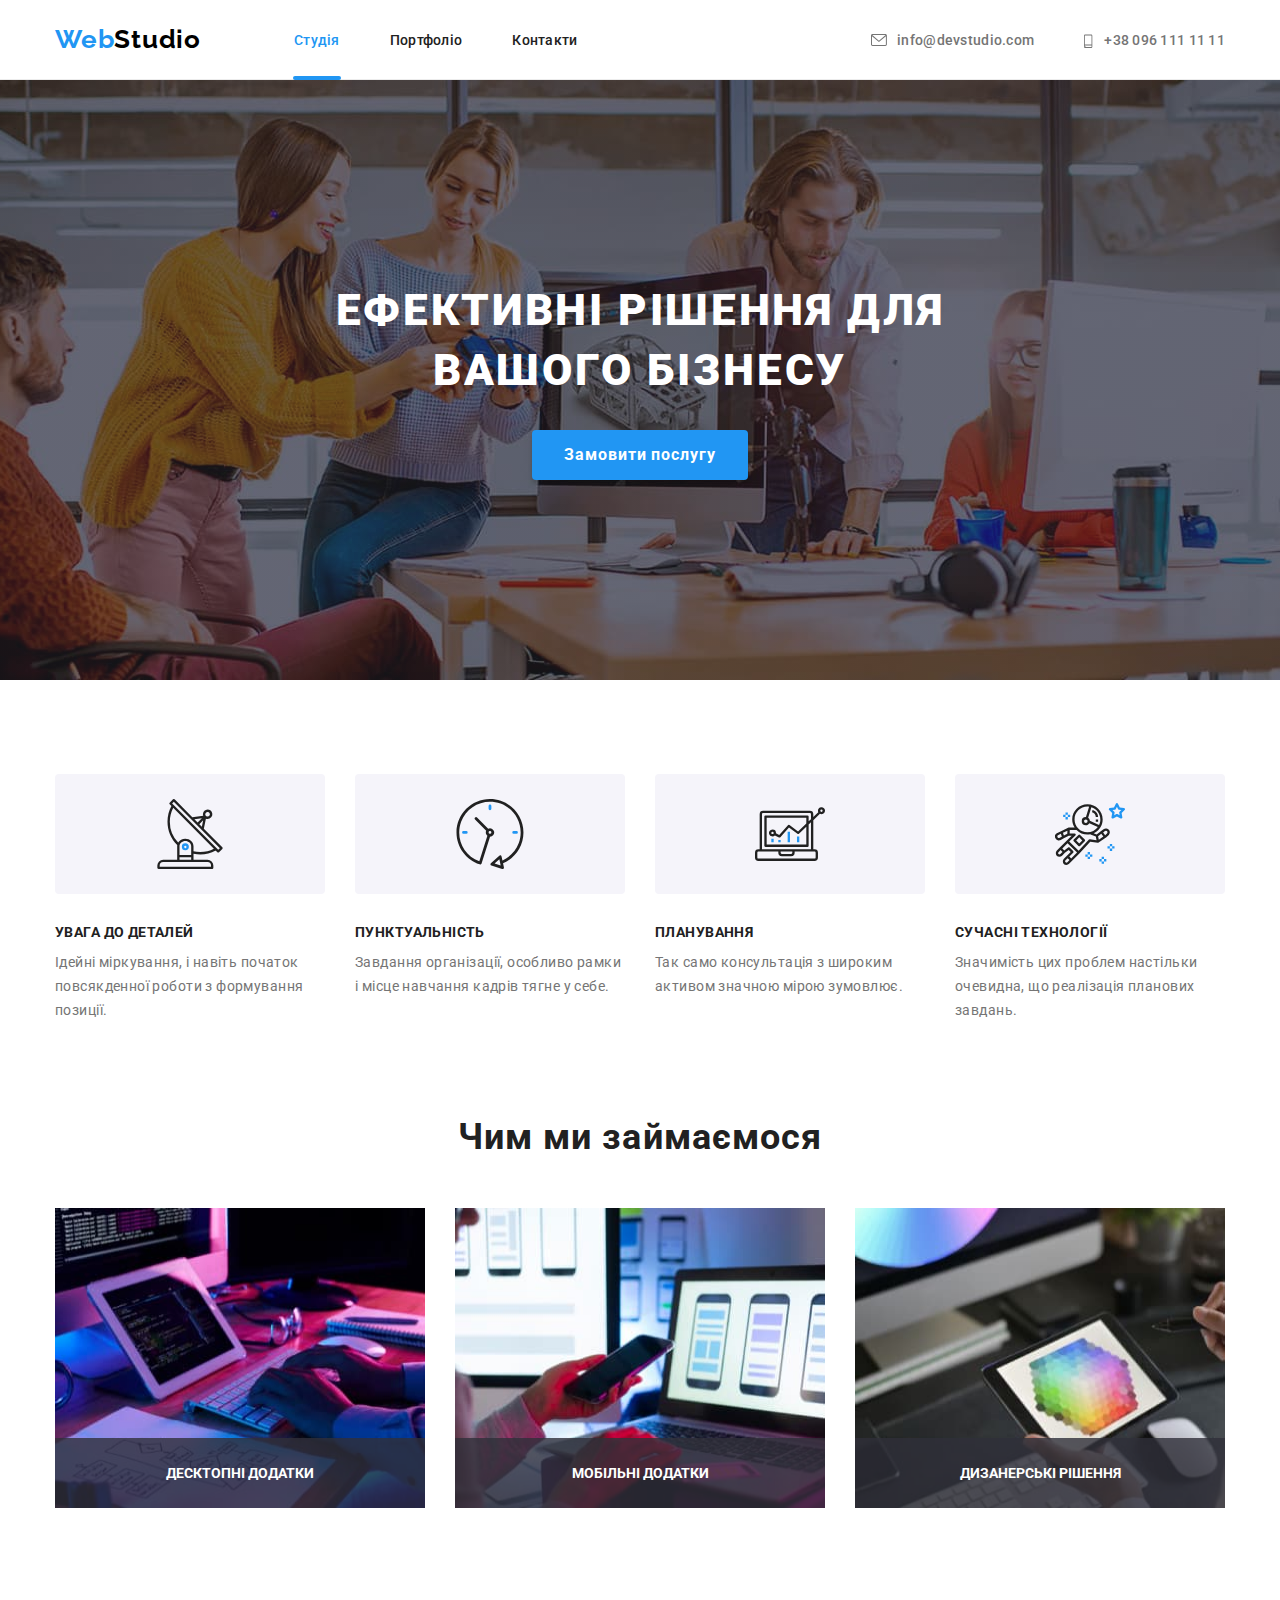
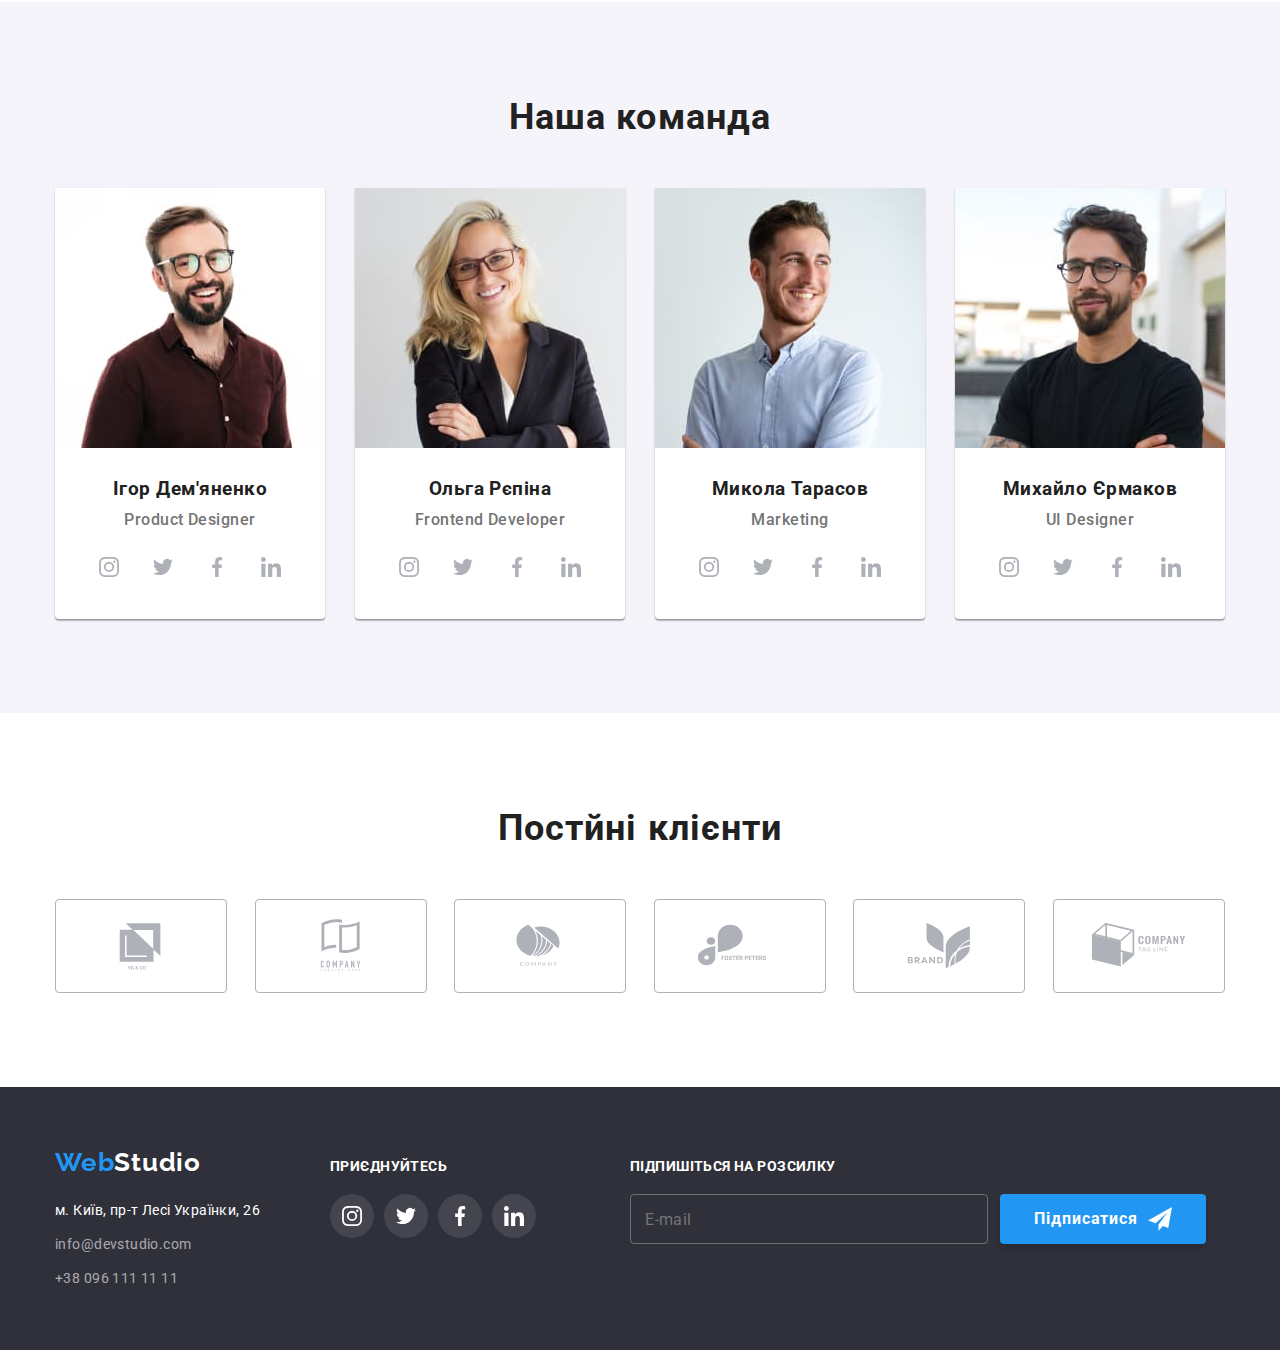
==== commit a6ffc951: "commit" ====
--- a/index.html
+++ b/index.html
@@ -11,7 +11,7 @@
   <link rel="preconnect" href="https://fonts.gstatic.com" crossorigin>
   <link href="https://fonts.googleapis.com/css2?family=Raleway:wght@700&family=Roboto:wght@400;500;700;900&display=swap"
     rel="stylesheet">
-  <link rel="stylesheet" href="./css/main.css">
+  <link rel="stylesheet" href="./css/main.min.css">
 </head>
 
 <body>
@@ -69,7 +69,7 @@
     <!-- Section Adavantages -->
     <section class="advantages">
       <div class="container">
-        <h2 class="section-title section-title--activities">
+        <h2 class="section-title section-title--hidden">
           Переваги
         </h2>
         <ul class="advantages-list">
--- a/css/main.min.css
+++ b/css/main.min.css
@@ -0,0 +1 @@
+/*! modern-normalize v1.0.0 | MIT License | https://github.com/sindresorhus/modern-normalize */*,::after,::before{box-sizing:border-box}:root{-moz-tab-size:4;-o-tab-size:4;tab-size:4}html{line-height:1.15;-webkit-text-size-adjust:100%}body{margin:0}body{font-family:system-ui,-apple-system,"Segoe UI",Roboto,Helvetica,Arial,sans-serif,"Apple Color Emoji","Segoe UI Emoji"}hr{height:0;color:inherit}abbr[title]{-webkit-text-decoration:underline dotted;text-decoration:underline dotted}b,strong{font-weight:bolder}code,kbd,pre,samp{font-family:ui-monospace,SFMono-Regular,Consolas,"Liberation Mono",Menlo,monospace;font-size:1em}small{font-size:80%}sub,sup{font-size:75%;line-height:0;position:relative;vertical-align:baseline}sub{bottom:-0.25em}sup{top:-0.5em}table{text-indent:0;border-color:inherit}button,input,optgroup,select,textarea{font-family:inherit;font-size:100%;line-height:1.15;margin:0}button,select{text-transform:none}[type=button],[type=reset],[type=submit],button{-webkit-appearance:button}::-moz-focus-inner{border-style:none;padding:0}:-moz-focusring{outline:1px dotted ButtonText}:-moz-ui-invalid{box-shadow:none}legend{padding:0}progress{vertical-align:baseline}::-webkit-inner-spin-button,::-webkit-outer-spin-button{height:auto}[type=search]{-webkit-appearance:textfield;outline-offset:-2px}::-webkit-search-decoration{-webkit-appearance:none}::-webkit-file-upload-button{-webkit-appearance:button;font:inherit}summary{display:list-item}.section-title--hidden{position:absolute;white-space:nowrap;width:1px;height:1px;overflow:hidden;border:0;padding:0;clip:rect(0 0 0 0);-webkit-clip-path:inset(50%);clip-path:inset(50%);margin:-1px}body{color:#212121;background-color:#fff;font-family:"Roboto",sans-serif;font-size:14px}.list{list-style:none;margin:0;padding:0}h1,h2,h3,p{margin:0}.visually-hidden{position:absolute;white-space:nowrap;width:1px;height:1px;overflow:hidden;border:0;padding:0;clip:rect(0 0 0 0);-webkit-clip-path:inset(50%);clip-path:inset(50%);margin:-1px}.container{width:1200px;padding:0 15px;margin:0 auto}a{text-decoration:none;padding:0;margin:0}.header{height:80px;display:flex;align-items:center;justify-content:space-between;border-bottom:1px solid #ececec}.logo{color:var(--logo-black-color);font-family:"Raleway",sans-serif;font-weight:700;font-size:26px;line-height:1.1923076923;letter-spacing:.03em;color:#2196f3;padding:24px 0;margin-right:93px}.logo__accent{color:#000}.container--flex{display:flex;align-items:center;justify-content:space-between}.navigation{display:flex;align-items:center;justify-content:space-between;justify-content:left}.navigation-list{list-style:none;padding:0;margin:0;display:flex;align-items:center;justify-content:space-between}.navigation-list__link{color:#212121;font-weight:500;line-height:1.1428571429;letter-spacing:.02em;display:block;padding-top:32px;padding-bottom:32px;transition:color 250ms cubic-bezier(0.4, 0, 0.2, 1),color 250ms cubic-bezier(0.4, 0, 0.2, 1)}.navigation-list__link:hover,.navigation-list__link:focus{color:#2196f3;cursor:pointer}.navigation-list__link--main-page{color:#2196f3}.navigation-list__link--main-page::before{position:absolute;bottom:0;left:-1px;content:"";display:inline-block;width:48px;height:4px;border-radius:2px;background-color:#2196f3}.navigation-list__item{margin-right:50px}.navigation-list__item--accent{position:relative}.contacts-list{display:flex;align-items:center;justify-content:center;gap:50px;list-style:none}.contacts-list__link{display:flex;align-items:center;color:#757575;font-weight:500;line-height:1.1428571429;letter-spacing:.02em;padding:32px 0;transition:color 250ms cubic-bezier(0.4, 0, 0.2, 1),color 250ms cubic-bezier(0.4, 0, 0.2, 1)}.contacts-list__link:hover,.contacts-list__link:focus{color:#2196f3;cursor:pointer}.contacts-list__svg{display:flex;width:16px;height:12px;fill:currentColor;margin-right:10px}.contacts-list__svg--smartphone{width:10px;height:16px}.hero{max-width:1600px;margin:0 auto;background-color:#c4c4c4;color:#fff;text-align:center;height:600px;padding:200px 0;background-image:linear-gradient(rgba(47, 48, 58, 0.4), rgba(47, 48, 58, 0.4)),url(../images/hero-bg-image.jpg);background-repeat:no-repeat;background-position:center;background-size:cover}.section-title{font-size:36px;line-height:1.1666666667;text-align:center;letter-spacing:.03em;margin-bottom:50px}.section-title--hero{font-weight:900;font-size:44px;line-height:1.3636363636;letter-spacing:.06em;text-transform:uppercase;width:696px;margin:0 auto 30px auto}.button{color:inherit;font:inherit;background-color:#2196f3;font-weight:700;font-size:16px;line-height:1.875;letter-spacing:.06em;padding:10px 10px;border:0px solid rgba(0,0,0,0);box-shadow:0px 4px 4px rgba(0,0,0,.15);border-radius:4px;display:flex;margin:0 auto;min-width:206px;height:50px;justify-content:center;align-items:center}.button--hero{min-width:216px;transition:background-color 250ms cubic-bezier(0.4, 0, 0.2, 1),background-color 250ms cubic-bezier(0.4, 0, 0.2, 1)}.button--hero:hover,.button--hero:focus{background-color:#188ce8}.button:hover,.button:focus{cursor:pointer}.advantages{padding:94px 0}.advantages-list{list-style:none;padding:0;margin:0;display:flex;gap:30px}.advantages-item{list-style:0;width:270px}.advantages-card{height:120px;background-color:#f5f4fa;margin-bottom:30px;border-radius:4px;display:flex;align-items:center;justify-content:center}.advantages-card__svg{width:70px;height:70px}.advantages-card__title{font-size:14px;line-height:1.1428571429;letter-spacing:.03em;text-transform:uppercase;margin-bottom:10px}.advantages-card__text{color:#757575;line-height:1.7142857143;letter-spacing:.03em}.activities{padding-bottom:94px}.activities-list{list-style:none;padding:0;margin:0;display:flex;justify-content:space-between}.activities-item{position:relative}.activities-item__image{display:block}.activities-item__description{text-transform:uppercase;font-weight:700;text-align:center;margin:0;padding:0;color:#fff}.activities-item__background{position:absolute;bottom:0;margin:0;padding:0;display:flex;justify-content:center;align-items:center;background-color:rgba(47,48,58,.8);height:70px;width:370px}.team{background-color:#f5f4fa;padding:94px 0}.team-list{list-style:none;padding:0;margin:0;display:flex;justify-content:space-between}.team-card{font-weight:500;font-size:16px;line-height:1.1875;text-align:center;letter-spacing:.03em;background-color:#fff;box-shadow:0px 1px 3px rgba(0,0,0,.12),0px 1px 1px rgba(0,0,0,.14),0px 2px 1px rgba(0,0,0,.2);border-radius:0px 0px 4px 4px}.team-card__photo{display:block}.team-card__info{padding:30px 0}.team-card__name{margin-bottom:10px}.team-card__job{color:#757575}.social{list-style:none;padding:0;display:flex;width:206px;justify-content:space-between;align-items:center;margin:16px auto 0}.social-item__link{display:flex;width:44px;height:44px;border-radius:50%;align-items:center;justify-content:center;background-color:inherit;color:#afb1b8;transition:background-color 250ms cubic-bezier(0.4, 0, 0.2, 1),color 250ms cubic-bezier(0.4, 0, 0.2, 1)}.social-item__svg{width:20px;height:20px;fill:currentColor}.social-item__link:hover,.social-item__link:focus{background-color:#2196f3;color:#fff}.clients{padding:94px 0;background-color:#fff}.section-title--clients{margin-bottom:50px}.clients-list{list-style:none;padding:0;margin:0;display:flex;justify-content:space-between}.clients-item__link{display:flex;justify-content:space-between;align-items:center;padding:16px 32px;border:1px solid #afb1b8;border-radius:4px;color:#afb1b8;fill:currentColor;transition:color 250ms cubic-bezier(0.4, 0, 0.2, 1),border-color 250ms cubic-bezier(0.4, 0, 0.2, 1)}.clients-item__svg{width:106px;height:60px}.clients-item__link:hover,.clients-item__link:focus{color:#2196f3;border-color:#2196f3}.footer{background-color:#2f303a;padding:60px 0}.container--flex-baseline{display:flex;align-items:baseline}.logo--margin-down{display:inline-block;padding:0;margin:0 0 20px 0}.logo__accent--white{color:#fff}.address-list{list-style:none;padding:0;margin:0}.address-list__link{color:#fff;line-height:1.7142857143;letter-spacing:.03em}.address-list__link--contact{display:block;margin-top:10px;color:rgba(255,255,255,.6)}.address-list__link{font-style:normal;transition:color 250ms cubic-bezier(0.4, 0, 0.2, 1),color 250ms cubic-bezier(0.4, 0, 0.2, 1)}.address-list__link:hover,.address-list__link:focus{color:#2196f3;cursor:pointer}.join{width:206px;margin-left:70px}.join-title{color:#fff;font-weight:700;line-height:1.1428571429;letter-spacing:.03em;text-transform:uppercase;vertical-align:text-bottom;margin-bottom:20px}.social-item__link--footer{background-color:rgba(255,255,255,.1)}.social-item__svg--footer{fill:#fff}.sign{display:flex;align-items:flex-end;margin-left:94px}.sign-info{display:flex;flex-direction:column}.sign-info__proposal{color:#fff;font-weight:700;line-height:1.1428571429;letter-spacing:.03em;text-transform:uppercase;vertical-align:text-bottom;margin-bottom:20px}.sign-info__input{width:358px;height:50px;font-family:inherit;font-size:16px;line-height:1.25;letter-spacing:.03em;text-indent:12px;color:rgba(255,255,255,.6);border:1px solid rgba(255,255,255,.3);border-radius:4px;background-color:rgba(0,0,0,0)}.button__logo{width:24px;height:24px;margin-left:10px}.button--signing{color:#fff;margin-left:12px}.backdrop{position:fixed;top:0;left:0;width:100vw;height:100vh;padding:0;margin:0;background-color:rgba(0,0,0,.2);opacity:1;visibility:visible;transition:visibility 250ms cubic-bezier(0.4, 0, 0.2, 1),opacity 250ms cubic-bezier(0.4, 0, 0.2, 1)}.backdrop.is-hidden{opacity:0;pointer-events:none;visibility:hidden}.modal{position:absolute;left:0;top:0;left:50%;top:50%;transform:translate(-50%, -50%);padding:40px;margin:0;width:528px;height:581px;border-radius:4px;box-shadow:0px 1px 3px rgba(0,0,0,.12),0px 1px 1px rgba(0,0,0,.14),0px 2px 1px rgba(0,0,0,.2);background-color:#fff}.modal-button{position:absolute;top:8px;right:8px;margin:0;padding:0;display:flex;justify-content:center;align-items:center;background-image:url(../images/close-button.svg);background-repeat:no-repeat;background-position:center;background-size:cover;width:30px;height:30px;border-radius:50%;border:1px solid rgba(0,0,0,.1);background-color:#fff;transition:fill 250ms cubic-bezier(0.4, 0, 0.2, 1),fill 250ms cubic-bezier(0.4, 0, 0.2, 1);cursor:pointer}.modal-button__close-svg{position:relative;top:0;left:0;width:11px;height:11px}.modal-button:hover,.modal-button:focus{fill:#2196f3}.modal-proposal{margin-bottom:12px;font-weight:700;font-size:20px;line-height:1.15;text-align:center;letter-spacing:.03em;color:#212121}.form{width:448px;margin:0 auto}.form-field{position:relative;height:58px;padding-top:18px}.form-field__label{position:absolute;top:32px;left:50px;font-size:12px;line-height:1.1666666667;letter-spacing:.01em;color:#757575;transition:transform 250ms cubic-bezier(0.4, 0, 0.2, 1),color 250ms cubic-bezier(0.4, 0, 0.2, 1)}.form-field__input{width:100%;height:40px;border:1px solid rgba(33,33,33,.2);border-radius:4px;padding-left:50px;transition:color 250ms cubic-bezier(0.4, 0, 0.2, 1),border-color 250ms cubic-bezier(0.4, 0, 0.2, 1)}.form-field__icon-svg{content:"";display:inline-block;position:absolute;left:15px;top:calc(50% + 3px);width:12px;height:12px;transition:fill 500ms linear}.form-field__input:not(:-moz-placeholder-shown)+.form-field__label{transform:translate(-50px, -30px)}.form-field__input:not(:-ms-input-placeholder)+.form-field__label{transform:translate(-50px, -30px)}.form-field:focus-within>.form-field__label,.form-field__input:not(:placeholder-shown)+.form-field__label{transform:translate(-50px, -30px)}.form-field__input:not(:-moz-placeholder-shown){color:#2196f3;border-color:#2196f3}.form-field__input:not(:-ms-input-placeholder){color:#2196f3;border-color:#2196f3}.form-field:focus-within .form-field__input,.form-field__input:not(:placeholder-shown){color:#2196f3;border-color:#2196f3}.form-field__input:not(:-moz-placeholder-shown)~.form-field__icon-svg{fill:#2196f3}.form-field__input:not(:-ms-input-placeholder)~.form-field__icon-svg{fill:#2196f3}.form-field:focus-within>.form-field__icon-svg,.form-field__input:not(:placeholder-shown)~.form-field__icon-svg{fill:#2196f3}.form-field-comment{height:138px;padding:0;margin-top:10px}.form-field-comment__input{height:120px;width:100%;padding:12px 16px;border:1px solid rgba(33,33,33,.2);border-radius:4px;font-size:12px;line-height:1.1666666667;letter-spacing:.01em;color:#757575}.form-field-comment__label{display:inline-block;margin-bottom:4px;font-size:12px;line-height:1.1666666667;letter-spacing:.01em;color:#757575}.form-field-comment__input:not(:-moz-placeholder-shown){color:#2196f3;border-color:#2196f3}.form-field-comment__input:not(:-ms-input-placeholder){color:#2196f3;border-color:#2196f3}.form-field-comment:focus-within .form-field-comment__input,.form-field-comment__input:not(:placeholder-shown){color:#2196f3;border-color:#2196f3}.form-field-check{position:relative;display:flex;align-items:center;margin-top:20px;margin-bottom:30px}.form-field-check__label{display:block;margin-left:25px;font-family:inherit;font-size:14px;line-height:1.1428571429;color:#757575}.form-field-check__link{color:#2196f3}.form-field-check__icon-svg{position:absolute;top:0;left:0;content:"";width:16px;height:15px;background-color:#fff;fill:#fff;border:2px solid #212121;border-radius:2px;transition:background-color 250ms cubic-bezier(0.4, 0, 0.2, 1),border-color 250ms cubic-bezier(0.4, 0, 0.2, 1)}.form-field-check__input:checked~.form-field-check__icon-svg{background-color:#2196f3;border-color:#2196f3}.form-field-check__input{position:absolute;white-space:nowrap;width:1px;height:1px;overflow:hidden;border:0;padding:0;clip:rect(0 0 0 0);-webkit-clip-path:inset(50%);clip-path:inset(50%);margin:-1px}.button--personal-info{color:var(--primary-white-color)}.button--personal-info:hover,.button--personal-info:focus{box-shadow:0px 4px 4px rgba(0,0,0,.15)}.navigation-list__link--portfolio-page{color:#2196f3}.navigation-list__link--portfolio-page::before{position:absolute;bottom:0;left:-1px;content:"";display:inline-block;width:78px;height:4px;border-radius:2px;background-color:#2196f3}.work-examples{text-align:center;padding:94px 0}.work-examples__list{list-style:none;padding:0;margin:0;display:flex;gap:8px;justify-content:center;margin-bottom:56px}.work-examples__button{color:#212121;background-color:#f5f4fa;font-weight:500;font-size:16px;line-height:1.625;text-align:center;letter-spacing:.03em;border:0 solid rgba(0,0,0,0);padding:6px 25px;display:inline-block;transition:background-color 250ms cubic-bezier(0.4, 0, 0.2, 1),box-shadow 250ms cubic-bezier(0.4, 0, 0.2, 1)}.work-examples__button:hover,.work-examples__button:focus{color:#fff;background-color:#2196f3;box-shadow:0px 3px 1px rgba(0,0,0,.1),0px 1px 2px rgba(0,0,0,.08),0px 2px 2px rgba(0,0,0,.12);border-radius:4px;cursor:pointer}.work-examples__button--active{color:#fff;background-color:#2196f3;box-shadow:0px 3px 1px rgba(0,0,0,.1),0px 1px 2px rgba(0,0,0,.08),0px 2px 2px rgba(0,0,0,.12);border-radius:4px}.projects{list-style:none;padding:0;margin:0;display:flex;flex-wrap:wrap;gap:30px}.project{display:inline-block;width:370px;border:1px solid #eee}.project:hover,.project:focus{cursor:default;box-shadow:0px 1px 1px rgba(0,0,0,.12),0px 4px 4px rgba(0,0,0,.06),1px 4px 6px rgba(0,0,0,.16)}.project-photo__image{display:block}.project-photo{position:relative;overflow:hidden}.project-photo__description{position:absolute;top:300px;left:0;display:flex;padding:63px 24px;font-size:18px;line-height:1.5555555556;letter-spacing:.06em;text-align:left;background-color:rgba(33,150,243,.9);color:#fff;transition:transform 250ms cubic-bezier(0.4, 0, 0.2, 1),transform 250ms cubic-bezier(0.4, 0, 0.2, 1)}.project:hover .project-photo__description,.project:focus .project-photo__description{transform:translateY(-300px)}.project-description{padding:20px 24px;text-align:left}.project-description__name{color:#212121;font-size:18px;line-height:1.4444444444;letter-spacing:.06em;margin-bottom:4px}.project-description__type{color:#757575;font-size:16px;line-height:1.875;letter-spacing:.03em}/*# sourceMappingURL=main.min.css.map */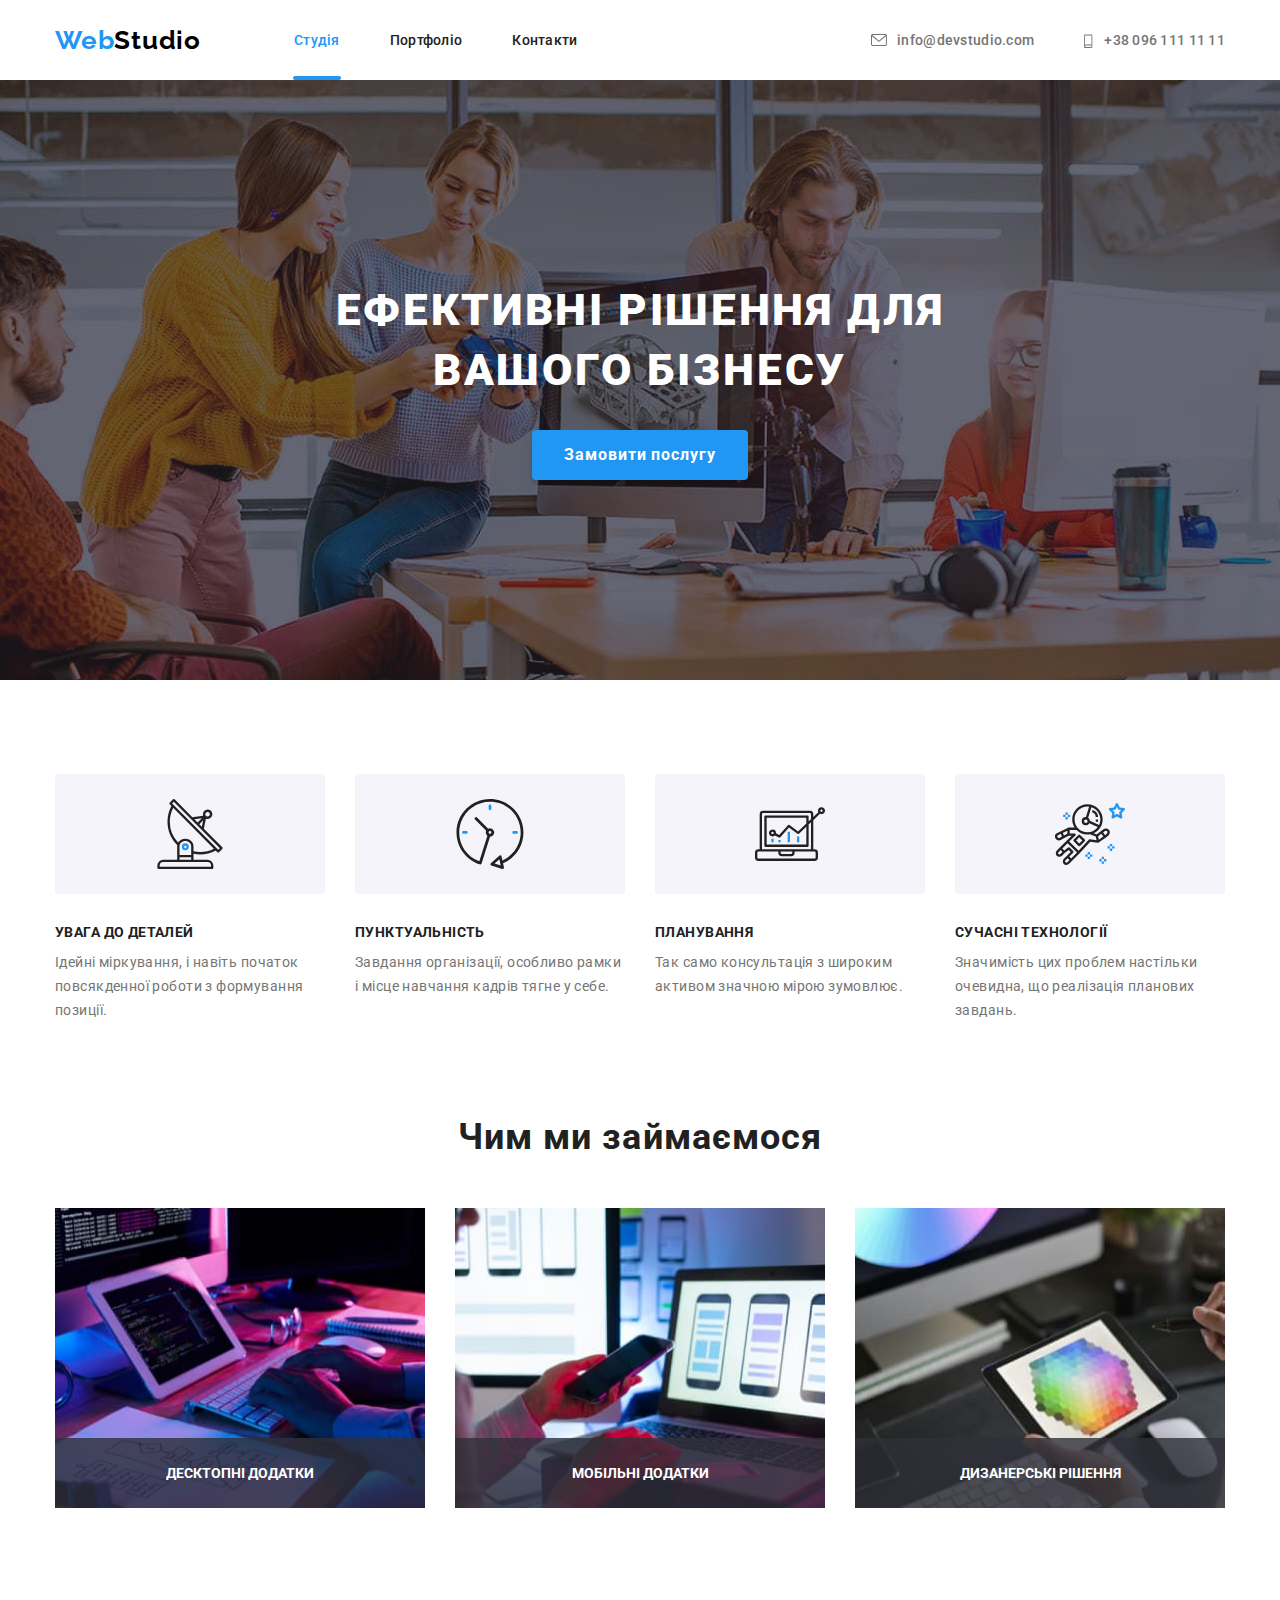
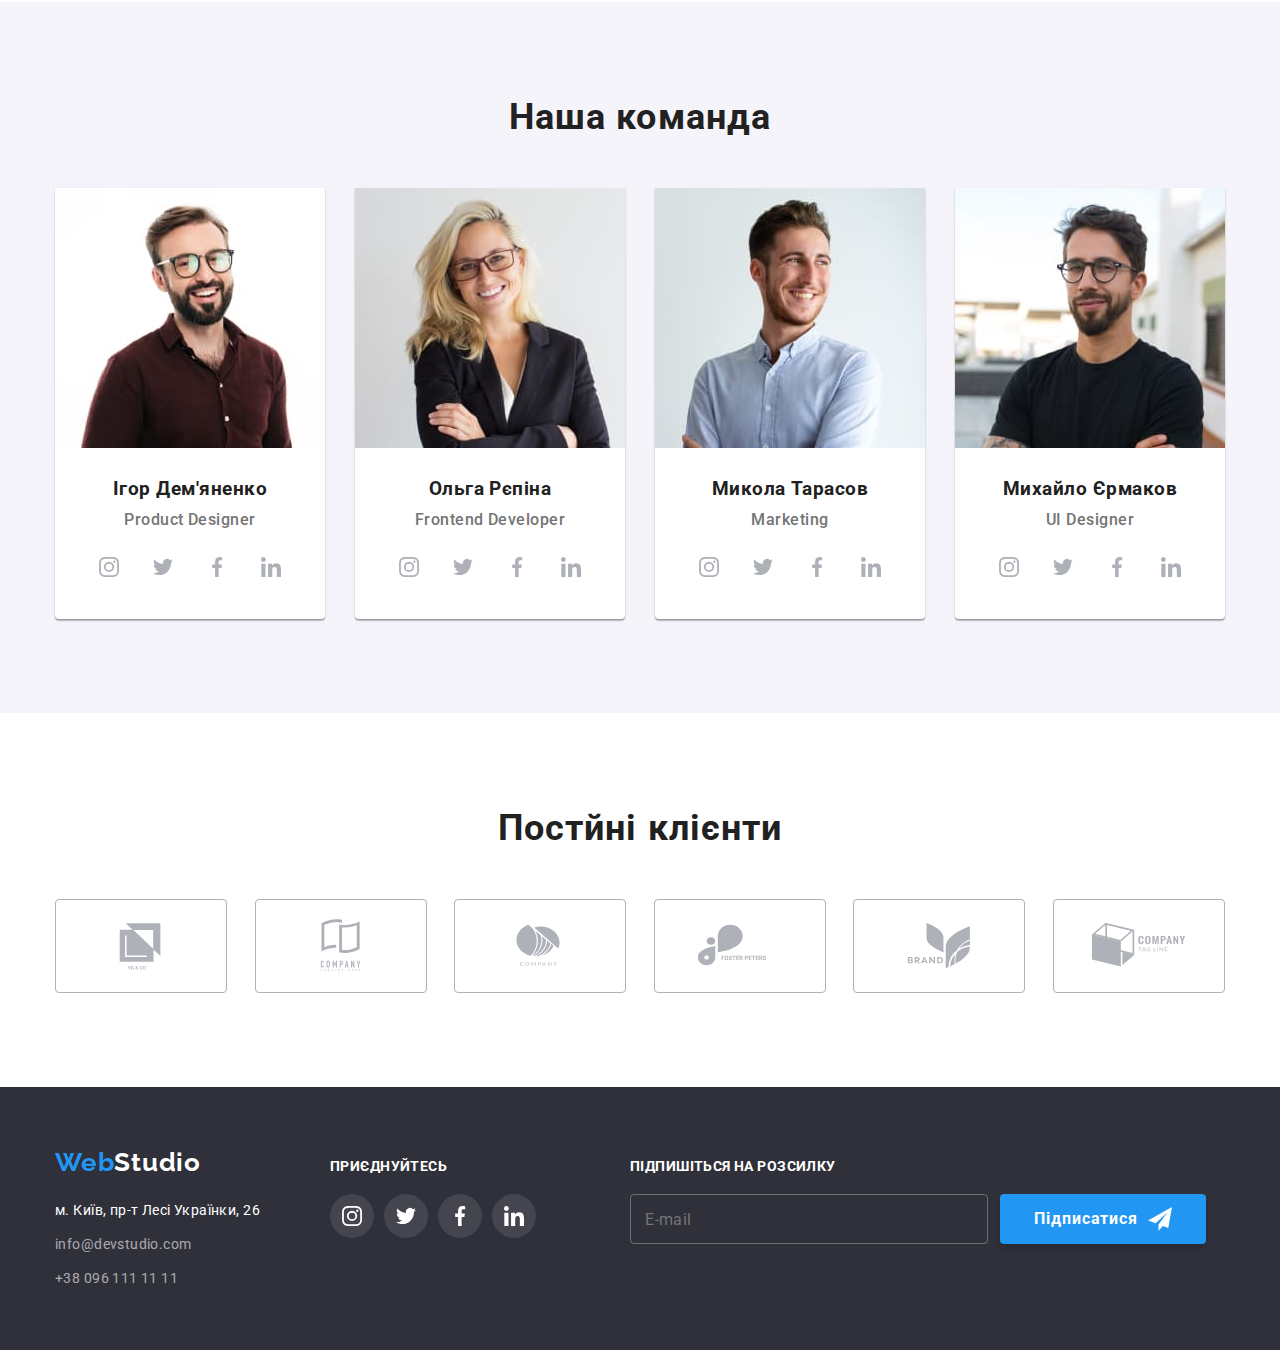
==== commit 582d7022: "Change common-styles.scss" ====
--- a/index.html
+++ b/index.html
@@ -410,8 +410,8 @@
           </ul>
         </address>
       </div>
-      <div class="join">
-        <p class=" join-title">Приєднуйтесь</p>
+      <div class="footer__join">
+        <p class=" footer__join-title">Приєднуйтесь</p>
         <ul class="social">
           <li class="social-item">
             <a class="social-item__link social-item__link--footer" href="" aria-label="instagram-logo">
@@ -444,11 +444,11 @@
         </ul>
       </div>
       </li>
-      <form action="" class="sign">
-        <div class="sign-info">
-          <p class="sign-info__proposal">Підпишіться на розсилку</p>
+      <form action="" class="footer-sign">
+        <div class="footer-sign-info">
+          <p class="footer-sign-info__proposal">Підпишіться на розсилку</p>
           <label for="email"></label>
-          <input class="sign-info__input" type="email" name="email" id="email" placeholder="E-mail">
+          <input class="footer-sign-info__input" type="email" name="email" id="email" placeholder="E-mail">
         </div>
         <button class="button button--signing" type="submit">Підписатися
           <svg class="button__logo">
@@ -495,6 +495,9 @@
             <textarea class="form-field-comment__input" type="text" rows="8" id="comment"
               placeholder="Введіть текст"></textarea>
           </div>
+
+
+
           <div class="form-field-check">
             <input class="form-field-check__input" type="checkbox" name="agreement" id="check">
             <label class="form-field-check__label" for="check" class="info">Погоджуюся з розсилкою та приймаю <a
--- a/css/main.min.css
+++ b/css/main.min.css
@@ -1 +1 @@
-/*! modern-normalize v1.0.0 | MIT License | https://github.com/sindresorhus/modern-normalize */*,::after,::before{box-sizing:border-box}:root{-moz-tab-size:4;-o-tab-size:4;tab-size:4}html{line-height:1.15;-webkit-text-size-adjust:100%}body{margin:0}body{font-family:system-ui,-apple-system,"Segoe UI",Roboto,Helvetica,Arial,sans-serif,"Apple Color Emoji","Segoe UI Emoji"}hr{height:0;color:inherit}abbr[title]{-webkit-text-decoration:underline dotted;text-decoration:underline dotted}b,strong{font-weight:bolder}code,kbd,pre,samp{font-family:ui-monospace,SFMono-Regular,Consolas,"Liberation Mono",Menlo,monospace;font-size:1em}small{font-size:80%}sub,sup{font-size:75%;line-height:0;position:relative;vertical-align:baseline}sub{bottom:-0.25em}sup{top:-0.5em}table{text-indent:0;border-color:inherit}button,input,optgroup,select,textarea{font-family:inherit;font-size:100%;line-height:1.15;margin:0}button,select{text-transform:none}[type=button],[type=reset],[type=submit],button{-webkit-appearance:button}::-moz-focus-inner{border-style:none;padding:0}:-moz-focusring{outline:1px dotted ButtonText}:-moz-ui-invalid{box-shadow:none}legend{padding:0}progress{vertical-align:baseline}::-webkit-inner-spin-button,::-webkit-outer-spin-button{height:auto}[type=search]{-webkit-appearance:textfield;outline-offset:-2px}::-webkit-search-decoration{-webkit-appearance:none}::-webkit-file-upload-button{-webkit-appearance:button;font:inherit}summary{display:list-item}.section-title--hidden{position:absolute;white-space:nowrap;width:1px;height:1px;overflow:hidden;border:0;padding:0;clip:rect(0 0 0 0);-webkit-clip-path:inset(50%);clip-path:inset(50%);margin:-1px}body{color:#212121;background-color:#fff;font-family:"Roboto",sans-serif;font-size:14px}.list{list-style:none;margin:0;padding:0}h1,h2,h3,p{margin:0}.visually-hidden{position:absolute;white-space:nowrap;width:1px;height:1px;overflow:hidden;border:0;padding:0;clip:rect(0 0 0 0);-webkit-clip-path:inset(50%);clip-path:inset(50%);margin:-1px}.container{width:1200px;padding:0 15px;margin:0 auto}a{text-decoration:none;padding:0;margin:0}.header{height:80px;display:flex;align-items:center;justify-content:space-between;border-bottom:1px solid #ececec}.logo{color:var(--logo-black-color);font-family:"Raleway",sans-serif;font-weight:700;font-size:26px;line-height:1.1923076923;letter-spacing:.03em;color:#2196f3;padding:24px 0;margin-right:93px}.logo__accent{color:#000}.container--flex{display:flex;align-items:center;justify-content:space-between}.navigation{display:flex;align-items:center;justify-content:space-between;justify-content:left}.navigation-list{list-style:none;padding:0;margin:0;display:flex;align-items:center;justify-content:space-between}.navigation-list__link{color:#212121;font-weight:500;line-height:1.1428571429;letter-spacing:.02em;display:block;padding-top:32px;padding-bottom:32px;transition:color 250ms cubic-bezier(0.4, 0, 0.2, 1),color 250ms cubic-bezier(0.4, 0, 0.2, 1)}.navigation-list__link:hover,.navigation-list__link:focus{color:#2196f3;cursor:pointer}.navigation-list__link--main-page{color:#2196f3}.navigation-list__link--main-page::before{position:absolute;bottom:0;left:-1px;content:"";display:inline-block;width:48px;height:4px;border-radius:2px;background-color:#2196f3}.navigation-list__item{margin-right:50px}.navigation-list__item--accent{position:relative}.contacts-list{display:flex;align-items:center;justify-content:center;gap:50px;list-style:none}.contacts-list__link{display:flex;align-items:center;color:#757575;font-weight:500;line-height:1.1428571429;letter-spacing:.02em;padding:32px 0;transition:color 250ms cubic-bezier(0.4, 0, 0.2, 1),color 250ms cubic-bezier(0.4, 0, 0.2, 1)}.contacts-list__link:hover,.contacts-list__link:focus{color:#2196f3;cursor:pointer}.contacts-list__svg{display:flex;width:16px;height:12px;fill:currentColor;margin-right:10px}.contacts-list__svg--smartphone{width:10px;height:16px}.hero{max-width:1600px;margin:0 auto;background-color:#c4c4c4;color:#fff;text-align:center;height:600px;padding:200px 0;background-image:linear-gradient(rgba(47, 48, 58, 0.4), rgba(47, 48, 58, 0.4)),url(../images/hero-bg-image.jpg);background-repeat:no-repeat;background-position:center;background-size:cover}.section-title{font-size:36px;line-height:1.1666666667;text-align:center;letter-spacing:.03em;margin-bottom:50px}.section-title--hero{font-weight:900;font-size:44px;line-height:1.3636363636;letter-spacing:.06em;text-transform:uppercase;width:696px;margin:0 auto 30px auto}.button{color:inherit;font:inherit;background-color:#2196f3;font-weight:700;font-size:16px;line-height:1.875;letter-spacing:.06em;padding:10px 10px;border:0px solid rgba(0,0,0,0);box-shadow:0px 4px 4px rgba(0,0,0,.15);border-radius:4px;display:flex;margin:0 auto;min-width:206px;height:50px;justify-content:center;align-items:center}.button--hero{min-width:216px;transition:background-color 250ms cubic-bezier(0.4, 0, 0.2, 1),background-color 250ms cubic-bezier(0.4, 0, 0.2, 1)}.button--hero:hover,.button--hero:focus{background-color:#188ce8}.button:hover,.button:focus{cursor:pointer}.advantages{padding:94px 0}.advantages-list{list-style:none;padding:0;margin:0;display:flex;gap:30px}.advantages-item{list-style:0;width:270px}.advantages-card{height:120px;background-color:#f5f4fa;margin-bottom:30px;border-radius:4px;display:flex;align-items:center;justify-content:center}.advantages-card__svg{width:70px;height:70px}.advantages-card__title{font-size:14px;line-height:1.1428571429;letter-spacing:.03em;text-transform:uppercase;margin-bottom:10px}.advantages-card__text{color:#757575;line-height:1.7142857143;letter-spacing:.03em}.activities{padding-bottom:94px}.activities-list{list-style:none;padding:0;margin:0;display:flex;justify-content:space-between}.activities-item{position:relative}.activities-item__image{display:block}.activities-item__description{text-transform:uppercase;font-weight:700;text-align:center;margin:0;padding:0;color:#fff}.activities-item__background{position:absolute;bottom:0;margin:0;padding:0;display:flex;justify-content:center;align-items:center;background-color:rgba(47,48,58,.8);height:70px;width:370px}.team{background-color:#f5f4fa;padding:94px 0}.team-list{list-style:none;padding:0;margin:0;display:flex;justify-content:space-between}.team-card{font-weight:500;font-size:16px;line-height:1.1875;text-align:center;letter-spacing:.03em;background-color:#fff;box-shadow:0px 1px 3px rgba(0,0,0,.12),0px 1px 1px rgba(0,0,0,.14),0px 2px 1px rgba(0,0,0,.2);border-radius:0px 0px 4px 4px}.team-card__photo{display:block}.team-card__info{padding:30px 0}.team-card__name{margin-bottom:10px}.team-card__job{color:#757575}.social{list-style:none;padding:0;display:flex;width:206px;justify-content:space-between;align-items:center;margin:16px auto 0}.social-item__link{display:flex;width:44px;height:44px;border-radius:50%;align-items:center;justify-content:center;background-color:inherit;color:#afb1b8;transition:background-color 250ms cubic-bezier(0.4, 0, 0.2, 1),color 250ms cubic-bezier(0.4, 0, 0.2, 1)}.social-item__svg{width:20px;height:20px;fill:currentColor}.social-item__link:hover,.social-item__link:focus{background-color:#2196f3;color:#fff}.clients{padding:94px 0;background-color:#fff}.section-title--clients{margin-bottom:50px}.clients-list{list-style:none;padding:0;margin:0;display:flex;justify-content:space-between}.clients-item__link{display:flex;justify-content:space-between;align-items:center;padding:16px 32px;border:1px solid #afb1b8;border-radius:4px;color:#afb1b8;fill:currentColor;transition:color 250ms cubic-bezier(0.4, 0, 0.2, 1),border-color 250ms cubic-bezier(0.4, 0, 0.2, 1)}.clients-item__svg{width:106px;height:60px}.clients-item__link:hover,.clients-item__link:focus{color:#2196f3;border-color:#2196f3}.footer{background-color:#2f303a;padding:60px 0}.container--flex-baseline{display:flex;align-items:baseline}.logo--margin-down{display:inline-block;padding:0;margin:0 0 20px 0}.logo__accent--white{color:#fff}.address-list{list-style:none;padding:0;margin:0}.address-list__link{color:#fff;line-height:1.7142857143;letter-spacing:.03em}.address-list__link--contact{display:block;margin-top:10px;color:rgba(255,255,255,.6)}.address-list__link{font-style:normal;transition:color 250ms cubic-bezier(0.4, 0, 0.2, 1),color 250ms cubic-bezier(0.4, 0, 0.2, 1)}.address-list__link:hover,.address-list__link:focus{color:#2196f3;cursor:pointer}.join{width:206px;margin-left:70px}.join-title{color:#fff;font-weight:700;line-height:1.1428571429;letter-spacing:.03em;text-transform:uppercase;vertical-align:text-bottom;margin-bottom:20px}.social-item__link--footer{background-color:rgba(255,255,255,.1)}.social-item__svg--footer{fill:#fff}.sign{display:flex;align-items:flex-end;margin-left:94px}.sign-info{display:flex;flex-direction:column}.sign-info__proposal{color:#fff;font-weight:700;line-height:1.1428571429;letter-spacing:.03em;text-transform:uppercase;vertical-align:text-bottom;margin-bottom:20px}.sign-info__input{width:358px;height:50px;font-family:inherit;font-size:16px;line-height:1.25;letter-spacing:.03em;text-indent:12px;color:rgba(255,255,255,.6);border:1px solid rgba(255,255,255,.3);border-radius:4px;background-color:rgba(0,0,0,0)}.button__logo{width:24px;height:24px;margin-left:10px}.button--signing{color:#fff;margin-left:12px}.backdrop{position:fixed;top:0;left:0;width:100vw;height:100vh;padding:0;margin:0;background-color:rgba(0,0,0,.2);opacity:1;visibility:visible;transition:visibility 250ms cubic-bezier(0.4, 0, 0.2, 1),opacity 250ms cubic-bezier(0.4, 0, 0.2, 1)}.backdrop.is-hidden{opacity:0;pointer-events:none;visibility:hidden}.modal{position:absolute;left:0;top:0;left:50%;top:50%;transform:translate(-50%, -50%);padding:40px;margin:0;width:528px;height:581px;border-radius:4px;box-shadow:0px 1px 3px rgba(0,0,0,.12),0px 1px 1px rgba(0,0,0,.14),0px 2px 1px rgba(0,0,0,.2);background-color:#fff}.modal-button{position:absolute;top:8px;right:8px;margin:0;padding:0;display:flex;justify-content:center;align-items:center;background-image:url(../images/close-button.svg);background-repeat:no-repeat;background-position:center;background-size:cover;width:30px;height:30px;border-radius:50%;border:1px solid rgba(0,0,0,.1);background-color:#fff;transition:fill 250ms cubic-bezier(0.4, 0, 0.2, 1),fill 250ms cubic-bezier(0.4, 0, 0.2, 1);cursor:pointer}.modal-button__close-svg{position:relative;top:0;left:0;width:11px;height:11px}.modal-button:hover,.modal-button:focus{fill:#2196f3}.modal-proposal{margin-bottom:12px;font-weight:700;font-size:20px;line-height:1.15;text-align:center;letter-spacing:.03em;color:#212121}.form{width:448px;margin:0 auto}.form-field{position:relative;height:58px;padding-top:18px}.form-field__label{position:absolute;top:32px;left:50px;font-size:12px;line-height:1.1666666667;letter-spacing:.01em;color:#757575;transition:transform 250ms cubic-bezier(0.4, 0, 0.2, 1),color 250ms cubic-bezier(0.4, 0, 0.2, 1)}.form-field__input{width:100%;height:40px;border:1px solid rgba(33,33,33,.2);border-radius:4px;padding-left:50px;transition:color 250ms cubic-bezier(0.4, 0, 0.2, 1),border-color 250ms cubic-bezier(0.4, 0, 0.2, 1)}.form-field__icon-svg{content:"";display:inline-block;position:absolute;left:15px;top:calc(50% + 3px);width:12px;height:12px;transition:fill 500ms linear}.form-field__input:not(:-moz-placeholder-shown)+.form-field__label{transform:translate(-50px, -30px)}.form-field__input:not(:-ms-input-placeholder)+.form-field__label{transform:translate(-50px, -30px)}.form-field:focus-within>.form-field__label,.form-field__input:not(:placeholder-shown)+.form-field__label{transform:translate(-50px, -30px)}.form-field__input:not(:-moz-placeholder-shown){color:#2196f3;border-color:#2196f3}.form-field__input:not(:-ms-input-placeholder){color:#2196f3;border-color:#2196f3}.form-field:focus-within .form-field__input,.form-field__input:not(:placeholder-shown){color:#2196f3;border-color:#2196f3}.form-field__input:not(:-moz-placeholder-shown)~.form-field__icon-svg{fill:#2196f3}.form-field__input:not(:-ms-input-placeholder)~.form-field__icon-svg{fill:#2196f3}.form-field:focus-within>.form-field__icon-svg,.form-field__input:not(:placeholder-shown)~.form-field__icon-svg{fill:#2196f3}.form-field-comment{height:138px;padding:0;margin-top:10px}.form-field-comment__input{height:120px;width:100%;padding:12px 16px;border:1px solid rgba(33,33,33,.2);border-radius:4px;font-size:12px;line-height:1.1666666667;letter-spacing:.01em;color:#757575}.form-field-comment__label{display:inline-block;margin-bottom:4px;font-size:12px;line-height:1.1666666667;letter-spacing:.01em;color:#757575}.form-field-comment__input:not(:-moz-placeholder-shown){color:#2196f3;border-color:#2196f3}.form-field-comment__input:not(:-ms-input-placeholder){color:#2196f3;border-color:#2196f3}.form-field-comment:focus-within .form-field-comment__input,.form-field-comment__input:not(:placeholder-shown){color:#2196f3;border-color:#2196f3}.form-field-check{position:relative;display:flex;align-items:center;margin-top:20px;margin-bottom:30px}.form-field-check__label{display:block;margin-left:25px;font-family:inherit;font-size:14px;line-height:1.1428571429;color:#757575}.form-field-check__link{color:#2196f3}.form-field-check__icon-svg{position:absolute;top:0;left:0;content:"";width:16px;height:15px;background-color:#fff;fill:#fff;border:2px solid #212121;border-radius:2px;transition:background-color 250ms cubic-bezier(0.4, 0, 0.2, 1),border-color 250ms cubic-bezier(0.4, 0, 0.2, 1)}.form-field-check__input:checked~.form-field-check__icon-svg{background-color:#2196f3;border-color:#2196f3}.form-field-check__input{position:absolute;white-space:nowrap;width:1px;height:1px;overflow:hidden;border:0;padding:0;clip:rect(0 0 0 0);-webkit-clip-path:inset(50%);clip-path:inset(50%);margin:-1px}.button--personal-info{color:var(--primary-white-color)}.button--personal-info:hover,.button--personal-info:focus{box-shadow:0px 4px 4px rgba(0,0,0,.15)}.navigation-list__link--portfolio-page{color:#2196f3}.navigation-list__link--portfolio-page::before{position:absolute;bottom:0;left:-1px;content:"";display:inline-block;width:78px;height:4px;border-radius:2px;background-color:#2196f3}.work-examples{text-align:center;padding:94px 0}.work-examples__list{list-style:none;padding:0;margin:0;display:flex;gap:8px;justify-content:center;margin-bottom:56px}.work-examples__button{color:#212121;background-color:#f5f4fa;font-weight:500;font-size:16px;line-height:1.625;text-align:center;letter-spacing:.03em;border:0 solid rgba(0,0,0,0);padding:6px 25px;display:inline-block;transition:background-color 250ms cubic-bezier(0.4, 0, 0.2, 1),box-shadow 250ms cubic-bezier(0.4, 0, 0.2, 1)}.work-examples__button:hover,.work-examples__button:focus{color:#fff;background-color:#2196f3;box-shadow:0px 3px 1px rgba(0,0,0,.1),0px 1px 2px rgba(0,0,0,.08),0px 2px 2px rgba(0,0,0,.12);border-radius:4px;cursor:pointer}.work-examples__button--active{color:#fff;background-color:#2196f3;box-shadow:0px 3px 1px rgba(0,0,0,.1),0px 1px 2px rgba(0,0,0,.08),0px 2px 2px rgba(0,0,0,.12);border-radius:4px}.projects{list-style:none;padding:0;margin:0;display:flex;flex-wrap:wrap;gap:30px}.project{display:inline-block;width:370px;border:1px solid #eee}.project:hover,.project:focus{cursor:default;box-shadow:0px 1px 1px rgba(0,0,0,.12),0px 4px 4px rgba(0,0,0,.06),1px 4px 6px rgba(0,0,0,.16)}.project-photo__image{display:block}.project-photo{position:relative;overflow:hidden}.project-photo__description{position:absolute;top:300px;left:0;display:flex;padding:63px 24px;font-size:18px;line-height:1.5555555556;letter-spacing:.06em;text-align:left;background-color:rgba(33,150,243,.9);color:#fff;transition:transform 250ms cubic-bezier(0.4, 0, 0.2, 1),transform 250ms cubic-bezier(0.4, 0, 0.2, 1)}.project:hover .project-photo__description,.project:focus .project-photo__description{transform:translateY(-300px)}.project-description{padding:20px 24px;text-align:left}.project-description__name{color:#212121;font-size:18px;line-height:1.4444444444;letter-spacing:.06em;margin-bottom:4px}.project-description__type{color:#757575;font-size:16px;line-height:1.875;letter-spacing:.03em}/*# sourceMappingURL=main.min.css.map */+/*! modern-normalize v1.0.0 | MIT License | https://github.com/sindresorhus/modern-normalize */*,::after,::before{box-sizing:border-box}:root{-moz-tab-size:4;-o-tab-size:4;tab-size:4}html{line-height:1.15;-webkit-text-size-adjust:100%}body{margin:0}body{font-family:system-ui,-apple-system,"Segoe UI",Roboto,Helvetica,Arial,sans-serif,"Apple Color Emoji","Segoe UI Emoji"}hr{height:0;color:inherit}abbr[title]{-webkit-text-decoration:underline dotted;text-decoration:underline dotted}b,strong{font-weight:bolder}code,kbd,pre,samp{font-family:ui-monospace,SFMono-Regular,Consolas,"Liberation Mono",Menlo,monospace;font-size:1em}small{font-size:80%}sub,sup{font-size:75%;line-height:0;position:relative;vertical-align:baseline}sub{bottom:-0.25em}sup{top:-0.5em}table{text-indent:0;border-color:inherit}button,input,optgroup,select,textarea{font-family:inherit;font-size:100%;line-height:1.15;margin:0}button,select{text-transform:none}[type=button],[type=reset],[type=submit],button{-webkit-appearance:button}::-moz-focus-inner{border-style:none;padding:0}:-moz-focusring{outline:1px dotted ButtonText}:-moz-ui-invalid{box-shadow:none}legend{padding:0}progress{vertical-align:baseline}::-webkit-inner-spin-button,::-webkit-outer-spin-button{height:auto}[type=search]{-webkit-appearance:textfield;outline-offset:-2px}::-webkit-search-decoration{-webkit-appearance:none}::-webkit-file-upload-button{-webkit-appearance:button;font:inherit}summary{display:list-item}.section-title--hidden{position:absolute;white-space:nowrap;width:1px;height:1px;overflow:hidden;border:0;padding:0;clip:rect(0 0 0 0);-webkit-clip-path:inset(50%);clip-path:inset(50%);margin:-1px}body{color:#212121;background-color:#fff;font-family:"Roboto",sans-serif;font-size:14px}.list{list-style:none;margin:0;padding:0}h1,h2,h3,p{margin:0}.visually-hidden{position:absolute;white-space:nowrap;width:1px;height:1px;overflow:hidden;border:0;padding:0;clip:rect(0 0 0 0);-webkit-clip-path:inset(50%);clip-path:inset(50%);margin:-1px}.container{width:1200px;padding:0 15px;margin:0 auto}.container--flex{display:flex;align-items:center;justify-content:space-between}.container--flex-baseline{display:flex;align-items:baseline}a{text-decoration:none;padding:0;margin:0}.logo{color:var(--logo-black-color);font-family:"Raleway",sans-serif;font-weight:700;font-size:26px;line-height:1.1923076923;letter-spacing:.03em;color:#2196f3;padding:24px 0;margin-right:93px}.logo__accent{color:#000}.logo__accent--white{color:#fff}.logo--margin-down{display:inline-block;padding:0;margin:0 0 20px 0}.section-title{font-size:36px;line-height:1.1666666667;text-align:center;letter-spacing:.03em;margin-bottom:50px}.button{color:inherit;font:inherit;background-color:#2196f3;font-weight:700;font-size:16px;line-height:1.875;letter-spacing:.06em;padding:10px 10px;border:0px solid rgba(0,0,0,0);box-shadow:0px 4px 4px rgba(0,0,0,.15);border-radius:4px;display:flex;margin:0 auto;min-width:206px;height:50px;justify-content:center;align-items:center}.button:hover,.button:focus{cursor:pointer}.button--personal-info{color:#fff}.social{list-style:none;padding:0;display:flex;width:206px;justify-content:space-between;align-items:center;margin:16px auto 0}.social-item__link{display:flex;width:44px;height:44px;border-radius:50%;align-items:center;justify-content:center;background-color:inherit;color:#afb1b8;transition:background-color 250ms cubic-bezier(0.4, 0, 0.2, 1),color 250ms cubic-bezier(0.4, 0, 0.2, 1)}.social-item__svg{width:20px;height:20px;fill:currentColor}.social-item__link:hover,.social-item__link:focus{background-color:#2196f3;color:#fff}.social-item__link--footer{background-color:rgba(255,255,255,.1)}.social-item__svg--footer{fill:#fff}.header{height:80px;display:flex;align-items:center;justify-content:space-between}.header--portfolio{border-bottom:1px solid #ececec}.navigation{display:flex;align-items:center;justify-content:space-between;justify-content:left}.navigation-list{list-style:none;padding:0;margin:0;display:flex;align-items:center;justify-content:space-between}.navigation-list__link{color:#212121;font-weight:500;line-height:1.1428571429;letter-spacing:.02em;display:block;padding-top:32px;padding-bottom:32px;transition:color 250ms cubic-bezier(0.4, 0, 0.2, 1),color 250ms cubic-bezier(0.4, 0, 0.2, 1)}.navigation-list__link:hover,.navigation-list__link:focus{color:#2196f3;cursor:pointer}.navigation-list__link--main-page{color:#2196f3}.navigation-list__link--main-page::before{position:absolute;bottom:0;left:-1px;content:"";display:inline-block;width:48px;height:4px;border-radius:2px;background-color:#2196f3}.navigation-list__item{margin-right:50px}.navigation-list__item--accent{position:relative}.contacts-list{display:flex;align-items:center;justify-content:center;gap:50px;list-style:none}.contacts-list__link{display:flex;align-items:center;color:#757575;font-weight:500;line-height:1.1428571429;letter-spacing:.02em;padding:32px 0;transition:color 250ms cubic-bezier(0.4, 0, 0.2, 1),color 250ms cubic-bezier(0.4, 0, 0.2, 1)}.contacts-list__link:hover,.contacts-list__link:focus{color:#2196f3;cursor:pointer}.contacts-list__svg{display:flex;width:16px;height:12px;fill:currentColor;margin-right:10px}.contacts-list__svg--smartphone{width:10px;height:16px}.hero{max-width:1600px;margin:0 auto;background-color:#c4c4c4;color:#fff;text-align:center;height:600px;padding:200px 0;background-image:linear-gradient(rgba(47, 48, 58, 0.4), rgba(47, 48, 58, 0.4)),url(../images/hero-bg-image.jpg);background-repeat:no-repeat;background-position:center;background-size:cover}.section-title--hero{font-weight:900;font-size:44px;line-height:1.3636363636;letter-spacing:.06em;text-transform:uppercase;width:696px;margin:0 auto 30px auto}.button--hero{min-width:216px;transition:background-color 250ms cubic-bezier(0.4, 0, 0.2, 1),background-color 250ms cubic-bezier(0.4, 0, 0.2, 1)}.button--hero:hover,.button--hero:focus{background-color:#188ce8}.button--hero:hover,.button--hero:focus{cursor:pointer}.advantages{padding:94px 0}.advantages-list{list-style:none;padding:0;margin:0;display:flex;gap:30px}.advantages-item{list-style:0;width:270px}.advantages-card{height:120px;background-color:#f5f4fa;margin-bottom:30px;border-radius:4px;display:flex;align-items:center;justify-content:center}.advantages-card__svg{width:70px;height:70px}.advantages-card__title{font-size:14px;line-height:1.1428571429;letter-spacing:.03em;text-transform:uppercase;margin-bottom:10px}.advantages-card__text{color:#757575;line-height:1.7142857143;letter-spacing:.03em}.activities{padding-bottom:94px}.activities-list{list-style:none;padding:0;margin:0;display:flex;justify-content:space-between}.activities-item{position:relative}.activities-item__image{display:block}.activities-item__description{text-transform:uppercase;font-weight:700;text-align:center;margin:0;padding:0;color:#fff}.activities-item__background{position:absolute;bottom:0;margin:0;padding:0;display:flex;justify-content:center;align-items:center;background-color:rgba(47,48,58,.8);height:70px;width:370px}.team{background-color:#f5f4fa;padding:94px 0}.team-list{list-style:none;padding:0;margin:0;display:flex;justify-content:space-between}.team-card{font-weight:500;font-size:16px;line-height:1.1875;text-align:center;letter-spacing:.03em;background-color:#fff;box-shadow:0px 1px 3px rgba(0,0,0,.12),0px 1px 1px rgba(0,0,0,.14),0px 2px 1px rgba(0,0,0,.2);border-radius:0px 0px 4px 4px}.team-card__photo{display:block}.team-card__info{padding:30px 0}.team-card__name{margin-bottom:10px}.team-card__job{color:#757575}.clients{padding:94px 0;background-color:#fff}.section-title--clients{margin-bottom:50px}.clients-list{list-style:none;padding:0;margin:0;display:flex;justify-content:space-between}.clients-item__link{display:flex;justify-content:space-between;align-items:center;padding:16px 32px;border:1px solid #afb1b8;border-radius:4px;color:#afb1b8;fill:currentColor;transition:color 250ms cubic-bezier(0.4, 0, 0.2, 1),border-color 250ms cubic-bezier(0.4, 0, 0.2, 1)}.clients-item__svg{width:106px;height:60px}.clients-item__link:hover,.clients-item__link:focus{color:#2196f3;border-color:#2196f3}.footer{background-color:#2f303a;padding:60px 0}.address-list{list-style:none;padding:0;margin:0}.address-list__link{color:#fff;line-height:1.7142857143;letter-spacing:.03em}.address-list__link--contact{display:block;margin-top:10px;color:rgba(255,255,255,.6)}.address-list__link{font-style:normal;transition:color 250ms cubic-bezier(0.4, 0, 0.2, 1),color 250ms cubic-bezier(0.4, 0, 0.2, 1)}.address-list__link:hover,.address-list__link:focus{color:#2196f3;cursor:pointer}.footer__join{width:206px;margin-left:70px}.footer__join-title{color:#fff;font-weight:700;line-height:1.1428571429;letter-spacing:.03em;text-transform:uppercase;vertical-align:text-bottom;margin-bottom:20px}.footer-sign{display:flex;align-items:flex-end;margin-left:94px}.footer-sign-info{display:flex;flex-direction:column}.footer-sign-info__proposal{color:#fff;font-weight:700;line-height:1.1428571429;letter-spacing:.03em;text-transform:uppercase;vertical-align:text-bottom;margin-bottom:20px}.footer-sign-info__input{width:358px;height:50px;font-family:inherit;font-size:16px;line-height:1.25;letter-spacing:.03em;text-indent:12px;color:rgba(255,255,255,.6);border:1px solid rgba(255,255,255,.3);border-radius:4px;background-color:rgba(0,0,0,0)}.button__logo{width:24px;height:24px;margin-left:10px}.button--signing{color:#fff;margin-left:12px}.backdrop{position:fixed;top:0;left:0;width:100vw;height:100vh;padding:0;margin:0;background-color:rgba(0,0,0,.2);opacity:1;visibility:visible;transition:visibility 250ms cubic-bezier(0.4, 0, 0.2, 1),opacity 250ms cubic-bezier(0.4, 0, 0.2, 1)}.backdrop.is-hidden{opacity:0;pointer-events:none;visibility:hidden}.modal{position:absolute;left:0;top:0;left:50%;top:50%;transform:translate(-50%, -50%);padding:40px;margin:0;width:528px;height:581px;border-radius:4px;box-shadow:0px 1px 3px rgba(0,0,0,.12),0px 1px 1px rgba(0,0,0,.14),0px 2px 1px rgba(0,0,0,.2);background-color:#fff}.modal-button{position:absolute;top:8px;right:8px;margin:0;padding:0;display:flex;justify-content:center;align-items:center;background-image:url(../images/close-button.svg);background-repeat:no-repeat;background-position:center;background-size:cover;width:30px;height:30px;border-radius:50%;border:1px solid rgba(0,0,0,.1);background-color:#fff;transition:fill 250ms cubic-bezier(0.4, 0, 0.2, 1),fill 250ms cubic-bezier(0.4, 0, 0.2, 1);cursor:pointer}.modal-button__close-svg{position:relative;top:0;left:0;width:11px;height:11px}.modal-button:hover,.modal-button:focus{fill:#2196f3}.modal-proposal{margin-bottom:12px;font-weight:700;font-size:20px;line-height:1.15;text-align:center;letter-spacing:.03em;color:#212121}.form{width:448px;margin:0 auto}.form-field{position:relative;height:58px;padding-top:18px}.form-field__label{position:absolute;top:32px;left:50px;font-size:12px;line-height:1.1666666667;letter-spacing:.01em;color:#757575;transition:transform 250ms cubic-bezier(0.4, 0, 0.2, 1),color 250ms cubic-bezier(0.4, 0, 0.2, 1)}.form-field__input{width:100%;height:40px;border:1px solid rgba(33,33,33,.2);border-radius:4px;padding-left:50px;transition:color 250ms cubic-bezier(0.4, 0, 0.2, 1),border-color 250ms cubic-bezier(0.4, 0, 0.2, 1)}.form-field__icon-svg{content:"";display:inline-block;position:absolute;left:15px;top:calc(50% + 3px);width:12px;height:12px;transition:fill 500ms linear}.form-field__input:not(:-moz-placeholder-shown)+.form-field__label{transform:translate(-50px, -30px)}.form-field__input:not(:-ms-input-placeholder)+.form-field__label{transform:translate(-50px, -30px)}.form-field:focus-within>.form-field__label,.form-field__input:not(:placeholder-shown)+.form-field__label{transform:translate(-50px, -30px)}.form-field__input:not(:-moz-placeholder-shown){color:#2196f3;border-color:#2196f3}.form-field__input:not(:-ms-input-placeholder){color:#2196f3;border-color:#2196f3}.form-field:focus-within .form-field__input,.form-field__input:not(:placeholder-shown){color:#2196f3;border-color:#2196f3}.form-field__input:not(:-moz-placeholder-shown)~.form-field__icon-svg{fill:#2196f3}.form-field__input:not(:-ms-input-placeholder)~.form-field__icon-svg{fill:#2196f3}.form-field:focus-within>.form-field__icon-svg,.form-field__input:not(:placeholder-shown)~.form-field__icon-svg{fill:#2196f3}.form-field-comment{height:138px;padding:0;margin-top:10px}.form-field-comment__input{height:120px;width:100%;padding:12px 16px;border:1px solid rgba(33,33,33,.2);border-radius:4px;font-size:12px;line-height:1.1666666667;letter-spacing:.01em;color:#757575}.form-field-comment__label{display:inline-block;margin-bottom:4px;font-size:12px;line-height:1.1666666667;letter-spacing:.01em;color:#757575}.form-field-comment__input:not(:-moz-placeholder-shown){color:#2196f3;border-color:#2196f3}.form-field-comment__input:not(:-ms-input-placeholder){color:#2196f3;border-color:#2196f3}.form-field-comment:focus-within .form-field-comment__input,.form-field-comment__input:not(:placeholder-shown){color:#2196f3;border-color:#2196f3}.form-field-check{position:relative;display:flex;align-items:center;margin-top:20px;margin-bottom:30px}.form-field-check__label{display:block;margin-left:25px;font-family:inherit;font-size:14px;line-height:1.1428571429;color:#757575}.form-field-check__link{color:#2196f3}.form-field-check__icon-svg{position:absolute;top:0;left:0;content:"";width:16px;height:15px;background-color:#fff;fill:#fff;border:2px solid #212121;border-radius:2px;transition:background-color 250ms cubic-bezier(0.4, 0, 0.2, 1),border-color 250ms cubic-bezier(0.4, 0, 0.2, 1)}.form-field-check__input:checked~.form-field-check__icon-svg{background-color:#2196f3;border-color:#2196f3}.form-field-check__input{position:absolute;white-space:nowrap;width:1px;height:1px;overflow:hidden;border:0;padding:0;clip:rect(0 0 0 0);-webkit-clip-path:inset(50%);clip-path:inset(50%);margin:-1px}.navigation-list__link--portfolio-page{color:#2196f3}.navigation-list__link--portfolio-page::before{position:absolute;bottom:0;left:-1px;content:"";display:inline-block;width:78px;height:4px;border-radius:2px;background-color:#2196f3}.work-examples{text-align:center;padding:94px 0}.work-examples__list{list-style:none;padding:0;margin:0;display:flex;gap:8px;justify-content:center;margin-bottom:56px}.work-examples__button{color:#212121;background-color:#f5f4fa;font-weight:500;font-size:16px;line-height:1.625;text-align:center;letter-spacing:.03em;border:0 solid rgba(0,0,0,0);padding:6px 25px;display:inline-block;transition:background-color 250ms cubic-bezier(0.4, 0, 0.2, 1),box-shadow 250ms cubic-bezier(0.4, 0, 0.2, 1)}.work-examples__button:hover,.work-examples__button:focus{color:#fff;background-color:#2196f3;box-shadow:0px 3px 1px rgba(0,0,0,.1),0px 1px 2px rgba(0,0,0,.08),0px 2px 2px rgba(0,0,0,.12);border-radius:4px;cursor:pointer}.work-examples__button--active{color:#fff;background-color:#2196f3;box-shadow:0px 3px 1px rgba(0,0,0,.1),0px 1px 2px rgba(0,0,0,.08),0px 2px 2px rgba(0,0,0,.12);border-radius:4px}.projects{list-style:none;padding:0;margin:0;display:flex;flex-wrap:wrap;gap:30px}.project{display:inline-block;width:370px;border:1px solid #eee}.project:hover,.project:focus{cursor:default;box-shadow:0px 1px 1px rgba(0,0,0,.12),0px 4px 4px rgba(0,0,0,.06),1px 4px 6px rgba(0,0,0,.16)}.project-photo__image{display:block}.project-photo{position:relative;overflow:hidden}.project-photo__description{position:absolute;top:300px;left:0;display:flex;padding:63px 24px;font-size:18px;line-height:1.5555555556;letter-spacing:.06em;text-align:left;background-color:rgba(33,150,243,.9);color:#fff;transition:transform 250ms cubic-bezier(0.4, 0, 0.2, 1),transform 250ms cubic-bezier(0.4, 0, 0.2, 1)}.project:hover .project-photo__description,.project:focus .project-photo__description{transform:translateY(-300px)}.project-description{padding:20px 24px;text-align:left}.project-description__name{color:#212121;font-size:18px;line-height:1.4444444444;letter-spacing:.06em;margin-bottom:4px}.project-description__type{color:#757575;font-size:16px;line-height:1.875;letter-spacing:.03em}/*# sourceMappingURL=main.min.css.map */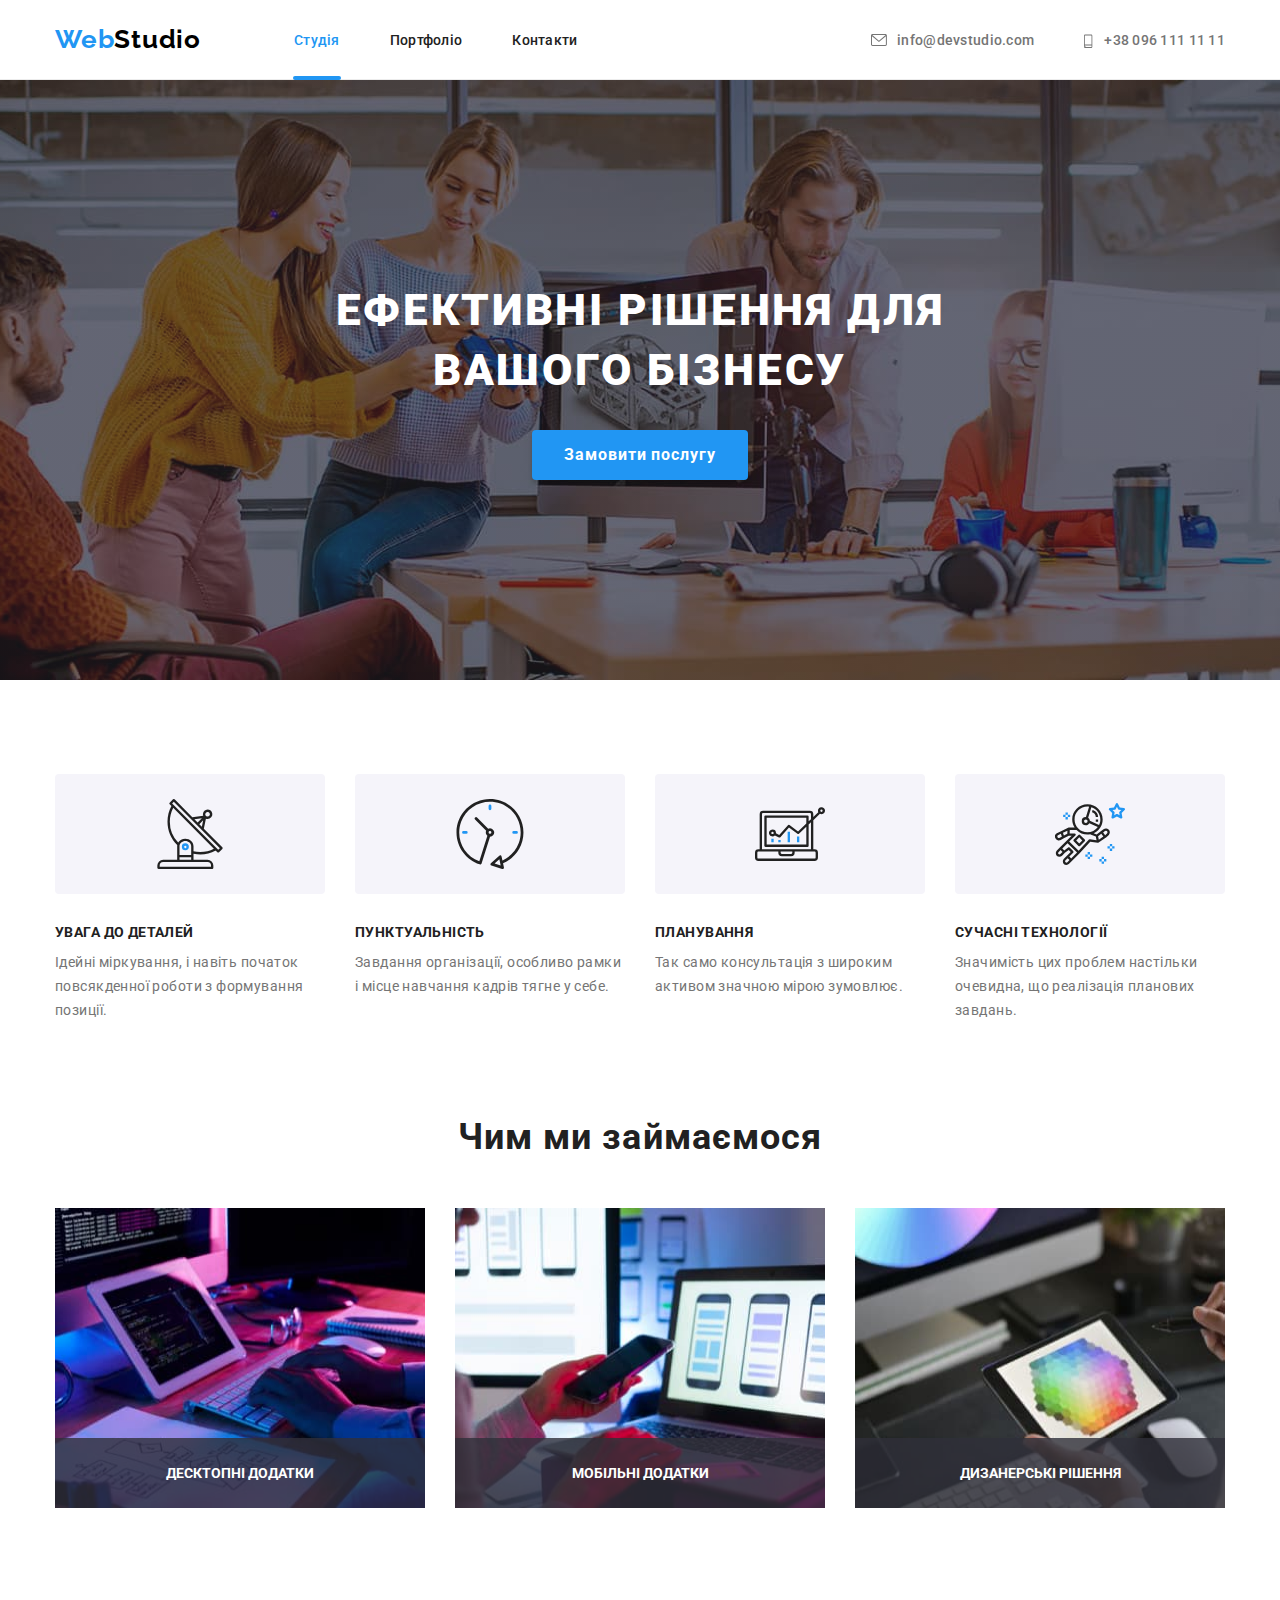
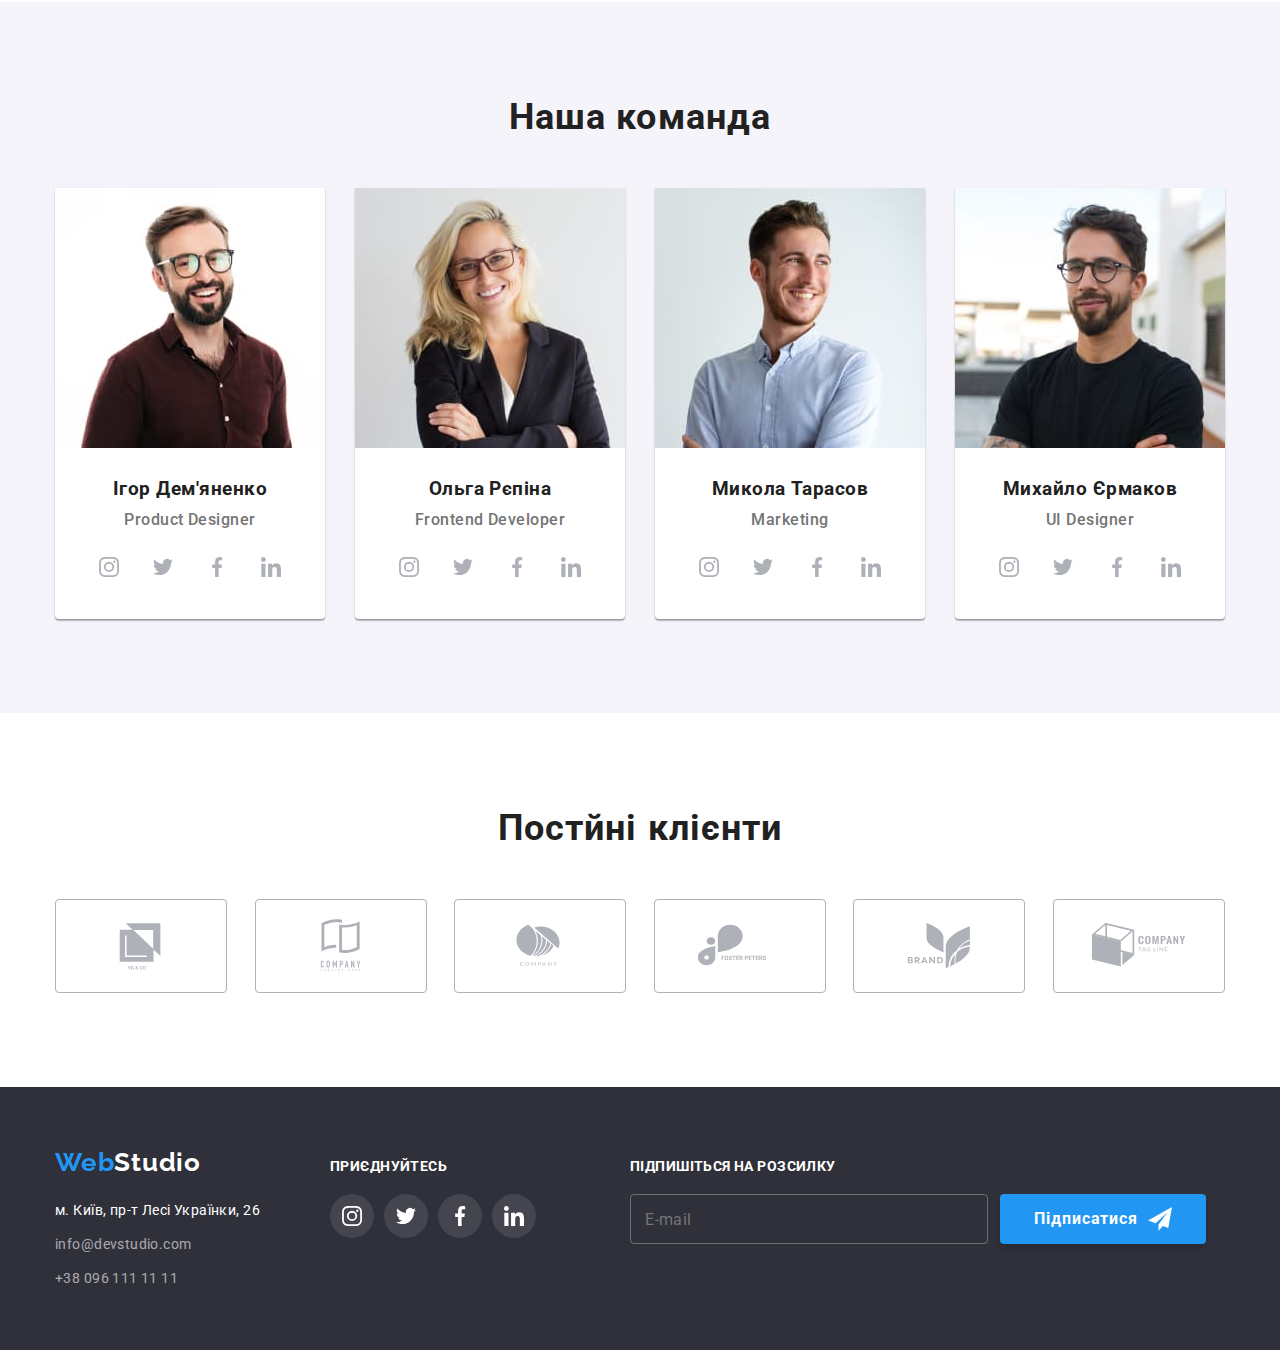
==== commit 10523a44: "Merge branch 'SASS_branch_02'" ====
--- a/index.html
+++ b/index.html
@@ -495,9 +495,6 @@
             <textarea class="form-field-comment__input" type="text" rows="8" id="comment"
               placeholder="Введіть текст"></textarea>
           </div>
-
-
-
           <div class="form-field-check">
             <input class="form-field-check__input" type="checkbox" name="agreement" id="check">
             <label class="form-field-check__label" for="check" class="info">Погоджуюся з розсилкою та приймаю <a
--- a/css/main.min.css
+++ b/css/main.min.css
@@ -1 +1,5 @@
-/*! modern-normalize v1.0.0 | MIT License | https://github.com/sindresorhus/modern-normalize */*,::after,::before{box-sizing:border-box}:root{-moz-tab-size:4;-o-tab-size:4;tab-size:4}html{line-height:1.15;-webkit-text-size-adjust:100%}body{margin:0}body{font-family:system-ui,-apple-system,"Segoe UI",Roboto,Helvetica,Arial,sans-serif,"Apple Color Emoji","Segoe UI Emoji"}hr{height:0;color:inherit}abbr[title]{-webkit-text-decoration:underline dotted;text-decoration:underline dotted}b,strong{font-weight:bolder}code,kbd,pre,samp{font-family:ui-monospace,SFMono-Regular,Consolas,"Liberation Mono",Menlo,monospace;font-size:1em}small{font-size:80%}sub,sup{font-size:75%;line-height:0;position:relative;vertical-align:baseline}sub{bottom:-0.25em}sup{top:-0.5em}table{text-indent:0;border-color:inherit}button,input,optgroup,select,textarea{font-family:inherit;font-size:100%;line-height:1.15;margin:0}button,select{text-transform:none}[type=button],[type=reset],[type=submit],button{-webkit-appearance:button}::-moz-focus-inner{border-style:none;padding:0}:-moz-focusring{outline:1px dotted ButtonText}:-moz-ui-invalid{box-shadow:none}legend{padding:0}progress{vertical-align:baseline}::-webkit-inner-spin-button,::-webkit-outer-spin-button{height:auto}[type=search]{-webkit-appearance:textfield;outline-offset:-2px}::-webkit-search-decoration{-webkit-appearance:none}::-webkit-file-upload-button{-webkit-appearance:button;font:inherit}summary{display:list-item}.section-title--hidden{position:absolute;white-space:nowrap;width:1px;height:1px;overflow:hidden;border:0;padding:0;clip:rect(0 0 0 0);-webkit-clip-path:inset(50%);clip-path:inset(50%);margin:-1px}body{color:#212121;background-color:#fff;font-family:"Roboto",sans-serif;font-size:14px}.list{list-style:none;margin:0;padding:0}h1,h2,h3,p{margin:0}.visually-hidden{position:absolute;white-space:nowrap;width:1px;height:1px;overflow:hidden;border:0;padding:0;clip:rect(0 0 0 0);-webkit-clip-path:inset(50%);clip-path:inset(50%);margin:-1px}.container{width:1200px;padding:0 15px;margin:0 auto}.container--flex{display:flex;align-items:center;justify-content:space-between}.container--flex-baseline{display:flex;align-items:baseline}a{text-decoration:none;padding:0;margin:0}.logo{color:var(--logo-black-color);font-family:"Raleway",sans-serif;font-weight:700;font-size:26px;line-height:1.1923076923;letter-spacing:.03em;color:#2196f3;padding:24px 0;margin-right:93px}.logo__accent{color:#000}.logo__accent--white{color:#fff}.logo--margin-down{display:inline-block;padding:0;margin:0 0 20px 0}.section-title{font-size:36px;line-height:1.1666666667;text-align:center;letter-spacing:.03em;margin-bottom:50px}.button{color:inherit;font:inherit;background-color:#2196f3;font-weight:700;font-size:16px;line-height:1.875;letter-spacing:.06em;padding:10px 10px;border:0px solid rgba(0,0,0,0);box-shadow:0px 4px 4px rgba(0,0,0,.15);border-radius:4px;display:flex;margin:0 auto;min-width:206px;height:50px;justify-content:center;align-items:center}.button:hover,.button:focus{cursor:pointer}.button--personal-info{color:#fff}.social{list-style:none;padding:0;display:flex;width:206px;justify-content:space-between;align-items:center;margin:16px auto 0}.social-item__link{display:flex;width:44px;height:44px;border-radius:50%;align-items:center;justify-content:center;background-color:inherit;color:#afb1b8;transition:background-color 250ms cubic-bezier(0.4, 0, 0.2, 1),color 250ms cubic-bezier(0.4, 0, 0.2, 1)}.social-item__svg{width:20px;height:20px;fill:currentColor}.social-item__link:hover,.social-item__link:focus{background-color:#2196f3;color:#fff}.social-item__link--footer{background-color:rgba(255,255,255,.1)}.social-item__svg--footer{fill:#fff}.header{height:80px;display:flex;align-items:center;justify-content:space-between}.header--portfolio{border-bottom:1px solid #ececec}.navigation{display:flex;align-items:center;justify-content:space-between;justify-content:left}.navigation-list{list-style:none;padding:0;margin:0;display:flex;align-items:center;justify-content:space-between}.navigation-list__link{color:#212121;font-weight:500;line-height:1.1428571429;letter-spacing:.02em;display:block;padding-top:32px;padding-bottom:32px;transition:color 250ms cubic-bezier(0.4, 0, 0.2, 1),color 250ms cubic-bezier(0.4, 0, 0.2, 1)}.navigation-list__link:hover,.navigation-list__link:focus{color:#2196f3;cursor:pointer}.navigation-list__link--main-page{color:#2196f3}.navigation-list__link--main-page::before{position:absolute;bottom:0;left:-1px;content:"";display:inline-block;width:48px;height:4px;border-radius:2px;background-color:#2196f3}.navigation-list__item{margin-right:50px}.navigation-list__item--accent{position:relative}.contacts-list{display:flex;align-items:center;justify-content:center;gap:50px;list-style:none}.contacts-list__link{display:flex;align-items:center;color:#757575;font-weight:500;line-height:1.1428571429;letter-spacing:.02em;padding:32px 0;transition:color 250ms cubic-bezier(0.4, 0, 0.2, 1),color 250ms cubic-bezier(0.4, 0, 0.2, 1)}.contacts-list__link:hover,.contacts-list__link:focus{color:#2196f3;cursor:pointer}.contacts-list__svg{display:flex;width:16px;height:12px;fill:currentColor;margin-right:10px}.contacts-list__svg--smartphone{width:10px;height:16px}.hero{max-width:1600px;margin:0 auto;background-color:#c4c4c4;color:#fff;text-align:center;height:600px;padding:200px 0;background-image:linear-gradient(rgba(47, 48, 58, 0.4), rgba(47, 48, 58, 0.4)),url(../images/hero-bg-image.jpg);background-repeat:no-repeat;background-position:center;background-size:cover}.section-title--hero{font-weight:900;font-size:44px;line-height:1.3636363636;letter-spacing:.06em;text-transform:uppercase;width:696px;margin:0 auto 30px auto}.button--hero{min-width:216px;transition:background-color 250ms cubic-bezier(0.4, 0, 0.2, 1),background-color 250ms cubic-bezier(0.4, 0, 0.2, 1)}.button--hero:hover,.button--hero:focus{background-color:#188ce8}.button--hero:hover,.button--hero:focus{cursor:pointer}.advantages{padding:94px 0}.advantages-list{list-style:none;padding:0;margin:0;display:flex;gap:30px}.advantages-item{list-style:0;width:270px}.advantages-card{height:120px;background-color:#f5f4fa;margin-bottom:30px;border-radius:4px;display:flex;align-items:center;justify-content:center}.advantages-card__svg{width:70px;height:70px}.advantages-card__title{font-size:14px;line-height:1.1428571429;letter-spacing:.03em;text-transform:uppercase;margin-bottom:10px}.advantages-card__text{color:#757575;line-height:1.7142857143;letter-spacing:.03em}.activities{padding-bottom:94px}.activities-list{list-style:none;padding:0;margin:0;display:flex;justify-content:space-between}.activities-item{position:relative}.activities-item__image{display:block}.activities-item__description{text-transform:uppercase;font-weight:700;text-align:center;margin:0;padding:0;color:#fff}.activities-item__background{position:absolute;bottom:0;margin:0;padding:0;display:flex;justify-content:center;align-items:center;background-color:rgba(47,48,58,.8);height:70px;width:370px}.team{background-color:#f5f4fa;padding:94px 0}.team-list{list-style:none;padding:0;margin:0;display:flex;justify-content:space-between}.team-card{font-weight:500;font-size:16px;line-height:1.1875;text-align:center;letter-spacing:.03em;background-color:#fff;box-shadow:0px 1px 3px rgba(0,0,0,.12),0px 1px 1px rgba(0,0,0,.14),0px 2px 1px rgba(0,0,0,.2);border-radius:0px 0px 4px 4px}.team-card__photo{display:block}.team-card__info{padding:30px 0}.team-card__name{margin-bottom:10px}.team-card__job{color:#757575}.clients{padding:94px 0;background-color:#fff}.section-title--clients{margin-bottom:50px}.clients-list{list-style:none;padding:0;margin:0;display:flex;justify-content:space-between}.clients-item__link{display:flex;justify-content:space-between;align-items:center;padding:16px 32px;border:1px solid #afb1b8;border-radius:4px;color:#afb1b8;fill:currentColor;transition:color 250ms cubic-bezier(0.4, 0, 0.2, 1),border-color 250ms cubic-bezier(0.4, 0, 0.2, 1)}.clients-item__svg{width:106px;height:60px}.clients-item__link:hover,.clients-item__link:focus{color:#2196f3;border-color:#2196f3}.footer{background-color:#2f303a;padding:60px 0}.address-list{list-style:none;padding:0;margin:0}.address-list__link{color:#fff;line-height:1.7142857143;letter-spacing:.03em}.address-list__link--contact{display:block;margin-top:10px;color:rgba(255,255,255,.6)}.address-list__link{font-style:normal;transition:color 250ms cubic-bezier(0.4, 0, 0.2, 1),color 250ms cubic-bezier(0.4, 0, 0.2, 1)}.address-list__link:hover,.address-list__link:focus{color:#2196f3;cursor:pointer}.footer__join{width:206px;margin-left:70px}.footer__join-title{color:#fff;font-weight:700;line-height:1.1428571429;letter-spacing:.03em;text-transform:uppercase;vertical-align:text-bottom;margin-bottom:20px}.footer-sign{display:flex;align-items:flex-end;margin-left:94px}.footer-sign-info{display:flex;flex-direction:column}.footer-sign-info__proposal{color:#fff;font-weight:700;line-height:1.1428571429;letter-spacing:.03em;text-transform:uppercase;vertical-align:text-bottom;margin-bottom:20px}.footer-sign-info__input{width:358px;height:50px;font-family:inherit;font-size:16px;line-height:1.25;letter-spacing:.03em;text-indent:12px;color:rgba(255,255,255,.6);border:1px solid rgba(255,255,255,.3);border-radius:4px;background-color:rgba(0,0,0,0)}.button__logo{width:24px;height:24px;margin-left:10px}.button--signing{color:#fff;margin-left:12px}.backdrop{position:fixed;top:0;left:0;width:100vw;height:100vh;padding:0;margin:0;background-color:rgba(0,0,0,.2);opacity:1;visibility:visible;transition:visibility 250ms cubic-bezier(0.4, 0, 0.2, 1),opacity 250ms cubic-bezier(0.4, 0, 0.2, 1)}.backdrop.is-hidden{opacity:0;pointer-events:none;visibility:hidden}.modal{position:absolute;left:0;top:0;left:50%;top:50%;transform:translate(-50%, -50%);padding:40px;margin:0;width:528px;height:581px;border-radius:4px;box-shadow:0px 1px 3px rgba(0,0,0,.12),0px 1px 1px rgba(0,0,0,.14),0px 2px 1px rgba(0,0,0,.2);background-color:#fff}.modal-button{position:absolute;top:8px;right:8px;margin:0;padding:0;display:flex;justify-content:center;align-items:center;background-image:url(../images/close-button.svg);background-repeat:no-repeat;background-position:center;background-size:cover;width:30px;height:30px;border-radius:50%;border:1px solid rgba(0,0,0,.1);background-color:#fff;transition:fill 250ms cubic-bezier(0.4, 0, 0.2, 1),fill 250ms cubic-bezier(0.4, 0, 0.2, 1);cursor:pointer}.modal-button__close-svg{position:relative;top:0;left:0;width:11px;height:11px}.modal-button:hover,.modal-button:focus{fill:#2196f3}.modal-proposal{margin-bottom:12px;font-weight:700;font-size:20px;line-height:1.15;text-align:center;letter-spacing:.03em;color:#212121}.form{width:448px;margin:0 auto}.form-field{position:relative;height:58px;padding-top:18px}.form-field__label{position:absolute;top:32px;left:50px;font-size:12px;line-height:1.1666666667;letter-spacing:.01em;color:#757575;transition:transform 250ms cubic-bezier(0.4, 0, 0.2, 1),color 250ms cubic-bezier(0.4, 0, 0.2, 1)}.form-field__input{width:100%;height:40px;border:1px solid rgba(33,33,33,.2);border-radius:4px;padding-left:50px;transition:color 250ms cubic-bezier(0.4, 0, 0.2, 1),border-color 250ms cubic-bezier(0.4, 0, 0.2, 1)}.form-field__icon-svg{content:"";display:inline-block;position:absolute;left:15px;top:calc(50% + 3px);width:12px;height:12px;transition:fill 500ms linear}.form-field__input:not(:-moz-placeholder-shown)+.form-field__label{transform:translate(-50px, -30px)}.form-field__input:not(:-ms-input-placeholder)+.form-field__label{transform:translate(-50px, -30px)}.form-field:focus-within>.form-field__label,.form-field__input:not(:placeholder-shown)+.form-field__label{transform:translate(-50px, -30px)}.form-field__input:not(:-moz-placeholder-shown){color:#2196f3;border-color:#2196f3}.form-field__input:not(:-ms-input-placeholder){color:#2196f3;border-color:#2196f3}.form-field:focus-within .form-field__input,.form-field__input:not(:placeholder-shown){color:#2196f3;border-color:#2196f3}.form-field__input:not(:-moz-placeholder-shown)~.form-field__icon-svg{fill:#2196f3}.form-field__input:not(:-ms-input-placeholder)~.form-field__icon-svg{fill:#2196f3}.form-field:focus-within>.form-field__icon-svg,.form-field__input:not(:placeholder-shown)~.form-field__icon-svg{fill:#2196f3}.form-field-comment{height:138px;padding:0;margin-top:10px}.form-field-comment__input{height:120px;width:100%;padding:12px 16px;border:1px solid rgba(33,33,33,.2);border-radius:4px;font-size:12px;line-height:1.1666666667;letter-spacing:.01em;color:#757575}.form-field-comment__label{display:inline-block;margin-bottom:4px;font-size:12px;line-height:1.1666666667;letter-spacing:.01em;color:#757575}.form-field-comment__input:not(:-moz-placeholder-shown){color:#2196f3;border-color:#2196f3}.form-field-comment__input:not(:-ms-input-placeholder){color:#2196f3;border-color:#2196f3}.form-field-comment:focus-within .form-field-comment__input,.form-field-comment__input:not(:placeholder-shown){color:#2196f3;border-color:#2196f3}.form-field-check{position:relative;display:flex;align-items:center;margin-top:20px;margin-bottom:30px}.form-field-check__label{display:block;margin-left:25px;font-family:inherit;font-size:14px;line-height:1.1428571429;color:#757575}.form-field-check__link{color:#2196f3}.form-field-check__icon-svg{position:absolute;top:0;left:0;content:"";width:16px;height:15px;background-color:#fff;fill:#fff;border:2px solid #212121;border-radius:2px;transition:background-color 250ms cubic-bezier(0.4, 0, 0.2, 1),border-color 250ms cubic-bezier(0.4, 0, 0.2, 1)}.form-field-check__input:checked~.form-field-check__icon-svg{background-color:#2196f3;border-color:#2196f3}.form-field-check__input{position:absolute;white-space:nowrap;width:1px;height:1px;overflow:hidden;border:0;padding:0;clip:rect(0 0 0 0);-webkit-clip-path:inset(50%);clip-path:inset(50%);margin:-1px}.navigation-list__link--portfolio-page{color:#2196f3}.navigation-list__link--portfolio-page::before{position:absolute;bottom:0;left:-1px;content:"";display:inline-block;width:78px;height:4px;border-radius:2px;background-color:#2196f3}.work-examples{text-align:center;padding:94px 0}.work-examples__list{list-style:none;padding:0;margin:0;display:flex;gap:8px;justify-content:center;margin-bottom:56px}.work-examples__button{color:#212121;background-color:#f5f4fa;font-weight:500;font-size:16px;line-height:1.625;text-align:center;letter-spacing:.03em;border:0 solid rgba(0,0,0,0);padding:6px 25px;display:inline-block;transition:background-color 250ms cubic-bezier(0.4, 0, 0.2, 1),box-shadow 250ms cubic-bezier(0.4, 0, 0.2, 1)}.work-examples__button:hover,.work-examples__button:focus{color:#fff;background-color:#2196f3;box-shadow:0px 3px 1px rgba(0,0,0,.1),0px 1px 2px rgba(0,0,0,.08),0px 2px 2px rgba(0,0,0,.12);border-radius:4px;cursor:pointer}.work-examples__button--active{color:#fff;background-color:#2196f3;box-shadow:0px 3px 1px rgba(0,0,0,.1),0px 1px 2px rgba(0,0,0,.08),0px 2px 2px rgba(0,0,0,.12);border-radius:4px}.projects{list-style:none;padding:0;margin:0;display:flex;flex-wrap:wrap;gap:30px}.project{display:inline-block;width:370px;border:1px solid #eee}.project:hover,.project:focus{cursor:default;box-shadow:0px 1px 1px rgba(0,0,0,.12),0px 4px 4px rgba(0,0,0,.06),1px 4px 6px rgba(0,0,0,.16)}.project-photo__image{display:block}.project-photo{position:relative;overflow:hidden}.project-photo__description{position:absolute;top:300px;left:0;display:flex;padding:63px 24px;font-size:18px;line-height:1.5555555556;letter-spacing:.06em;text-align:left;background-color:rgba(33,150,243,.9);color:#fff;transition:transform 250ms cubic-bezier(0.4, 0, 0.2, 1),transform 250ms cubic-bezier(0.4, 0, 0.2, 1)}.project:hover .project-photo__description,.project:focus .project-photo__description{transform:translateY(-300px)}.project-description{padding:20px 24px;text-align:left}.project-description__name{color:#212121;font-size:18px;line-height:1.4444444444;letter-spacing:.06em;margin-bottom:4px}.project-description__type{color:#757575;font-size:16px;line-height:1.875;letter-spacing:.03em}/*# sourceMappingURL=main.min.css.map */+<<<<<<< HEAD
+/*! modern-normalize v1.0.0 | MIT License | https://github.com/sindresorhus/modern-normalize */*,::after,::before{box-sizing:border-box}:root{-moz-tab-size:4;-o-tab-size:4;tab-size:4}html{line-height:1.15;-webkit-text-size-adjust:100%}body{margin:0}body{font-family:system-ui,-apple-system,"Segoe UI",Roboto,Helvetica,Arial,sans-serif,"Apple Color Emoji","Segoe UI Emoji"}hr{height:0;color:inherit}abbr[title]{-webkit-text-decoration:underline dotted;text-decoration:underline dotted}b,strong{font-weight:bolder}code,kbd,pre,samp{font-family:ui-monospace,SFMono-Regular,Consolas,"Liberation Mono",Menlo,monospace;font-size:1em}small{font-size:80%}sub,sup{font-size:75%;line-height:0;position:relative;vertical-align:baseline}sub{bottom:-0.25em}sup{top:-0.5em}table{text-indent:0;border-color:inherit}button,input,optgroup,select,textarea{font-family:inherit;font-size:100%;line-height:1.15;margin:0}button,select{text-transform:none}[type=button],[type=reset],[type=submit],button{-webkit-appearance:button}::-moz-focus-inner{border-style:none;padding:0}:-moz-focusring{outline:1px dotted ButtonText}:-moz-ui-invalid{box-shadow:none}legend{padding:0}progress{vertical-align:baseline}::-webkit-inner-spin-button,::-webkit-outer-spin-button{height:auto}[type=search]{-webkit-appearance:textfield;outline-offset:-2px}::-webkit-search-decoration{-webkit-appearance:none}::-webkit-file-upload-button{-webkit-appearance:button;font:inherit}summary{display:list-item}.section-title--hidden{position:absolute;white-space:nowrap;width:1px;height:1px;overflow:hidden;border:0;padding:0;clip:rect(0 0 0 0);-webkit-clip-path:inset(50%);clip-path:inset(50%);margin:-1px}body{color:#212121;background-color:#fff;font-family:"Roboto",sans-serif;font-size:14px}.list{list-style:none;margin:0;padding:0}h1,h2,h3,p{margin:0}.visually-hidden{position:absolute;white-space:nowrap;width:1px;height:1px;overflow:hidden;border:0;padding:0;clip:rect(0 0 0 0);-webkit-clip-path:inset(50%);clip-path:inset(50%);margin:-1px}.container{width:1200px;padding:0 15px;margin:0 auto}a{text-decoration:none;padding:0;margin:0}.header{height:80px;display:flex;align-items:center;justify-content:space-between;border-bottom:1px solid #ececec}.logo{color:var(--logo-black-color);font-family:"Raleway",sans-serif;font-weight:700;font-size:26px;line-height:1.1923076923;letter-spacing:.03em;color:#2196f3;padding:24px 0;margin-right:93px}.logo__accent{color:#000}.container--flex{display:flex;align-items:center;justify-content:space-between}.navigation{display:flex;align-items:center;justify-content:space-between;justify-content:left}.navigation-list{list-style:none;padding:0;margin:0;display:flex;align-items:center;justify-content:space-between}.navigation-list__link{color:#212121;font-weight:500;line-height:1.1428571429;letter-spacing:.02em;display:block;padding-top:32px;padding-bottom:32px;transition:color 250ms cubic-bezier(0.4, 0, 0.2, 1),color 250ms cubic-bezier(0.4, 0, 0.2, 1)}.navigation-list__link:hover,.navigation-list__link:focus{color:#2196f3;cursor:pointer}.navigation-list__link--main-page{color:#2196f3}.navigation-list__link--main-page::before{position:absolute;bottom:0;left:-1px;content:"";display:inline-block;width:48px;height:4px;border-radius:2px;background-color:#2196f3}.navigation-list__item{margin-right:50px}.navigation-list__item--accent{position:relative}.contacts-list{display:flex;align-items:center;justify-content:center;gap:50px;list-style:none}.contacts-list__link{display:flex;align-items:center;color:#757575;font-weight:500;line-height:1.1428571429;letter-spacing:.02em;padding:32px 0;transition:color 250ms cubic-bezier(0.4, 0, 0.2, 1),color 250ms cubic-bezier(0.4, 0, 0.2, 1)}.contacts-list__link:hover,.contacts-list__link:focus{color:#2196f3;cursor:pointer}.contacts-list__svg{display:flex;width:16px;height:12px;fill:currentColor;margin-right:10px}.contacts-list__svg--smartphone{width:10px;height:16px}.hero{max-width:1600px;margin:0 auto;background-color:#c4c4c4;color:#fff;text-align:center;height:600px;padding:200px 0;background-image:linear-gradient(rgba(47, 48, 58, 0.4), rgba(47, 48, 58, 0.4)),url(../images/hero-bg-image.jpg);background-repeat:no-repeat;background-position:center;background-size:cover}.section-title{font-size:36px;line-height:1.1666666667;text-align:center;letter-spacing:.03em;margin-bottom:50px}.section-title--hero{font-weight:900;font-size:44px;line-height:1.3636363636;letter-spacing:.06em;text-transform:uppercase;width:696px;margin:0 auto 30px auto}.button{color:inherit;font:inherit;background-color:#2196f3;font-weight:700;font-size:16px;line-height:1.875;letter-spacing:.06em;padding:10px 10px;border:0px solid rgba(0,0,0,0);box-shadow:0px 4px 4px rgba(0,0,0,.15);border-radius:4px;display:flex;margin:0 auto;min-width:206px;height:50px;justify-content:center;align-items:center}.button--hero{min-width:216px;transition:background-color 250ms cubic-bezier(0.4, 0, 0.2, 1),background-color 250ms cubic-bezier(0.4, 0, 0.2, 1)}.button--hero:hover,.button--hero:focus{background-color:#188ce8}.button:hover,.button:focus{cursor:pointer}.advantages{padding:94px 0}.advantages-list{list-style:none;padding:0;margin:0;display:flex;gap:30px}.advantages-item{list-style:0;width:270px}.advantages-card{height:120px;background-color:#f5f4fa;margin-bottom:30px;border-radius:4px;display:flex;align-items:center;justify-content:center}.advantages-card__svg{width:70px;height:70px}.advantages-card__title{font-size:14px;line-height:1.1428571429;letter-spacing:.03em;text-transform:uppercase;margin-bottom:10px}.advantages-card__text{color:#757575;line-height:1.7142857143;letter-spacing:.03em}.activities{padding-bottom:94px}.activities-list{list-style:none;padding:0;margin:0;display:flex;justify-content:space-between}.activities-item{position:relative}.activities-item__image{display:block}.activities-item__description{text-transform:uppercase;font-weight:700;text-align:center;margin:0;padding:0;color:#fff}.activities-item__background{position:absolute;bottom:0;margin:0;padding:0;display:flex;justify-content:center;align-items:center;background-color:rgba(47,48,58,.8);height:70px;width:370px}.team{background-color:#f5f4fa;padding:94px 0}.team-list{list-style:none;padding:0;margin:0;display:flex;justify-content:space-between}.team-card{font-weight:500;font-size:16px;line-height:1.1875;text-align:center;letter-spacing:.03em;background-color:#fff;box-shadow:0px 1px 3px rgba(0,0,0,.12),0px 1px 1px rgba(0,0,0,.14),0px 2px 1px rgba(0,0,0,.2);border-radius:0px 0px 4px 4px}.team-card__photo{display:block}.team-card__info{padding:30px 0}.team-card__name{margin-bottom:10px}.team-card__job{color:#757575}.social{list-style:none;padding:0;display:flex;width:206px;justify-content:space-between;align-items:center;margin:16px auto 0}.social-item__link{display:flex;width:44px;height:44px;border-radius:50%;align-items:center;justify-content:center;background-color:inherit;color:#afb1b8;transition:background-color 250ms cubic-bezier(0.4, 0, 0.2, 1),color 250ms cubic-bezier(0.4, 0, 0.2, 1)}.social-item__svg{width:20px;height:20px;fill:currentColor}.social-item__link:hover,.social-item__link:focus{background-color:#2196f3;color:#fff}.clients{padding:94px 0;background-color:#fff}.section-title--clients{margin-bottom:50px}.clients-list{list-style:none;padding:0;margin:0;display:flex;justify-content:space-between}.clients-item__link{display:flex;justify-content:space-between;align-items:center;padding:16px 32px;border:1px solid #afb1b8;border-radius:4px;color:#afb1b8;fill:currentColor;transition:color 250ms cubic-bezier(0.4, 0, 0.2, 1),border-color 250ms cubic-bezier(0.4, 0, 0.2, 1)}.clients-item__svg{width:106px;height:60px}.clients-item__link:hover,.clients-item__link:focus{color:#2196f3;border-color:#2196f3}.footer{background-color:#2f303a;padding:60px 0}.container--flex-baseline{display:flex;align-items:baseline}.logo--margin-down{display:inline-block;padding:0;margin:0 0 20px 0}.logo__accent--white{color:#fff}.address-list{list-style:none;padding:0;margin:0}.address-list__link{color:#fff;line-height:1.7142857143;letter-spacing:.03em}.address-list__link--contact{display:block;margin-top:10px;color:rgba(255,255,255,.6)}.address-list__link{font-style:normal;transition:color 250ms cubic-bezier(0.4, 0, 0.2, 1),color 250ms cubic-bezier(0.4, 0, 0.2, 1)}.address-list__link:hover,.address-list__link:focus{color:#2196f3;cursor:pointer}.join{width:206px;margin-left:70px}.join-title{color:#fff;font-weight:700;line-height:1.1428571429;letter-spacing:.03em;text-transform:uppercase;vertical-align:text-bottom;margin-bottom:20px}.social-item__link--footer{background-color:rgba(255,255,255,.1)}.social-item__svg--footer{fill:#fff}.sign{display:flex;align-items:flex-end;margin-left:94px}.sign-info{display:flex;flex-direction:column}.sign-info__proposal{color:#fff;font-weight:700;line-height:1.1428571429;letter-spacing:.03em;text-transform:uppercase;vertical-align:text-bottom;margin-bottom:20px}.sign-info__input{width:358px;height:50px;font-family:inherit;font-size:16px;line-height:1.25;letter-spacing:.03em;text-indent:12px;color:rgba(255,255,255,.6);border:1px solid rgba(255,255,255,.3);border-radius:4px;background-color:rgba(0,0,0,0)}.button__logo{width:24px;height:24px;margin-left:10px}.button--signing{color:#fff;margin-left:12px}.backdrop{position:fixed;top:0;left:0;width:100vw;height:100vh;padding:0;margin:0;background-color:rgba(0,0,0,.2);opacity:1;visibility:visible;transition:visibility 250ms cubic-bezier(0.4, 0, 0.2, 1),opacity 250ms cubic-bezier(0.4, 0, 0.2, 1)}.backdrop.is-hidden{opacity:0;pointer-events:none;visibility:hidden}.modal{position:absolute;left:0;top:0;left:50%;top:50%;transform:translate(-50%, -50%);padding:40px;margin:0;width:528px;height:581px;border-radius:4px;box-shadow:0px 1px 3px rgba(0,0,0,.12),0px 1px 1px rgba(0,0,0,.14),0px 2px 1px rgba(0,0,0,.2);background-color:#fff}.modal-button{position:absolute;top:8px;right:8px;margin:0;padding:0;display:flex;justify-content:center;align-items:center;background-image:url(../images/close-button.svg);background-repeat:no-repeat;background-position:center;background-size:cover;width:30px;height:30px;border-radius:50%;border:1px solid rgba(0,0,0,.1);background-color:#fff;transition:fill 250ms cubic-bezier(0.4, 0, 0.2, 1),fill 250ms cubic-bezier(0.4, 0, 0.2, 1);cursor:pointer}.modal-button__close-svg{position:relative;top:0;left:0;width:11px;height:11px}.modal-button:hover,.modal-button:focus{fill:#2196f3}.modal-proposal{margin-bottom:12px;font-weight:700;font-size:20px;line-height:1.15;text-align:center;letter-spacing:.03em;color:#212121}.form{width:448px;margin:0 auto}.form-field{position:relative;height:58px;padding-top:18px}.form-field__label{position:absolute;top:32px;left:50px;font-size:12px;line-height:1.1666666667;letter-spacing:.01em;color:#757575;transition:transform 250ms cubic-bezier(0.4, 0, 0.2, 1),color 250ms cubic-bezier(0.4, 0, 0.2, 1)}.form-field__input{width:100%;height:40px;border:1px solid rgba(33,33,33,.2);border-radius:4px;padding-left:50px;transition:color 250ms cubic-bezier(0.4, 0, 0.2, 1),border-color 250ms cubic-bezier(0.4, 0, 0.2, 1)}.form-field__icon-svg{content:"";display:inline-block;position:absolute;left:15px;top:calc(50% + 3px);width:12px;height:12px;transition:fill 500ms linear}.form-field__input:not(:-moz-placeholder-shown)+.form-field__label{transform:translate(-50px, -30px)}.form-field__input:not(:-ms-input-placeholder)+.form-field__label{transform:translate(-50px, -30px)}.form-field:focus-within>.form-field__label,.form-field__input:not(:placeholder-shown)+.form-field__label{transform:translate(-50px, -30px)}.form-field__input:not(:-moz-placeholder-shown){color:#2196f3;border-color:#2196f3}.form-field__input:not(:-ms-input-placeholder){color:#2196f3;border-color:#2196f3}.form-field:focus-within .form-field__input,.form-field__input:not(:placeholder-shown){color:#2196f3;border-color:#2196f3}.form-field__input:not(:-moz-placeholder-shown)~.form-field__icon-svg{fill:#2196f3}.form-field__input:not(:-ms-input-placeholder)~.form-field__icon-svg{fill:#2196f3}.form-field:focus-within>.form-field__icon-svg,.form-field__input:not(:placeholder-shown)~.form-field__icon-svg{fill:#2196f3}.form-field-comment{height:138px;padding:0;margin-top:10px}.form-field-comment__input{height:120px;width:100%;padding:12px 16px;border:1px solid rgba(33,33,33,.2);border-radius:4px;font-size:12px;line-height:1.1666666667;letter-spacing:.01em;color:#757575}.form-field-comment__label{display:inline-block;margin-bottom:4px;font-size:12px;line-height:1.1666666667;letter-spacing:.01em;color:#757575}.form-field-comment__input:not(:-moz-placeholder-shown){color:#2196f3;border-color:#2196f3}.form-field-comment__input:not(:-ms-input-placeholder){color:#2196f3;border-color:#2196f3}.form-field-comment:focus-within .form-field-comment__input,.form-field-comment__input:not(:placeholder-shown){color:#2196f3;border-color:#2196f3}.form-field-check{position:relative;display:flex;align-items:center;margin-top:20px;margin-bottom:30px}.form-field-check__label{display:block;margin-left:25px;font-family:inherit;font-size:14px;line-height:1.1428571429;color:#757575}.form-field-check__link{color:#2196f3}.form-field-check__icon-svg{position:absolute;top:0;left:0;content:"";width:16px;height:15px;background-color:#fff;fill:#fff;border:2px solid #212121;border-radius:2px;transition:background-color 250ms cubic-bezier(0.4, 0, 0.2, 1),border-color 250ms cubic-bezier(0.4, 0, 0.2, 1)}.form-field-check__input:checked~.form-field-check__icon-svg{background-color:#2196f3;border-color:#2196f3}.form-field-check__input{position:absolute;white-space:nowrap;width:1px;height:1px;overflow:hidden;border:0;padding:0;clip:rect(0 0 0 0);-webkit-clip-path:inset(50%);clip-path:inset(50%);margin:-1px}.button--personal-info{color:var(--primary-white-color)}.button--personal-info:hover,.button--personal-info:focus{box-shadow:0px 4px 4px rgba(0,0,0,.15)}.navigation-list__link--portfolio-page{color:#2196f3}.navigation-list__link--portfolio-page::before{position:absolute;bottom:0;left:-1px;content:"";display:inline-block;width:78px;height:4px;border-radius:2px;background-color:#2196f3}.work-examples{text-align:center;padding:94px 0}.work-examples__list{list-style:none;padding:0;margin:0;display:flex;gap:8px;justify-content:center;margin-bottom:56px}.work-examples__button{color:#212121;background-color:#f5f4fa;font-weight:500;font-size:16px;line-height:1.625;text-align:center;letter-spacing:.03em;border:0 solid rgba(0,0,0,0);padding:6px 25px;display:inline-block;transition:background-color 250ms cubic-bezier(0.4, 0, 0.2, 1),box-shadow 250ms cubic-bezier(0.4, 0, 0.2, 1)}.work-examples__button:hover,.work-examples__button:focus{color:#fff;background-color:#2196f3;box-shadow:0px 3px 1px rgba(0,0,0,.1),0px 1px 2px rgba(0,0,0,.08),0px 2px 2px rgba(0,0,0,.12);border-radius:4px;cursor:pointer}.work-examples__button--active{color:#fff;background-color:#2196f3;box-shadow:0px 3px 1px rgba(0,0,0,.1),0px 1px 2px rgba(0,0,0,.08),0px 2px 2px rgba(0,0,0,.12);border-radius:4px}.projects{list-style:none;padding:0;margin:0;display:flex;flex-wrap:wrap;gap:30px}.project{display:inline-block;width:370px;border:1px solid #eee}.project:hover,.project:focus{cursor:default;box-shadow:0px 1px 1px rgba(0,0,0,.12),0px 4px 4px rgba(0,0,0,.06),1px 4px 6px rgba(0,0,0,.16)}.project-photo__image{display:block}.project-photo{position:relative;overflow:hidden}.project-photo__description{position:absolute;top:300px;left:0;display:flex;padding:63px 24px;font-size:18px;line-height:1.5555555556;letter-spacing:.06em;text-align:left;background-color:rgba(33,150,243,.9);color:#fff;transition:transform 250ms cubic-bezier(0.4, 0, 0.2, 1),transform 250ms cubic-bezier(0.4, 0, 0.2, 1)}.project:hover .project-photo__description,.project:focus .project-photo__description{transform:translateY(-300px)}.project-description{padding:20px 24px;text-align:left}.project-description__name{color:#212121;font-size:18px;line-height:1.4444444444;letter-spacing:.06em;margin-bottom:4px}.project-description__type{color:#757575;font-size:16px;line-height:1.875;letter-spacing:.03em}/*# sourceMappingURL=main.min.css.map */
+=======
+/*! modern-normalize v1.0.0 | MIT License | https://github.com/sindresorhus/modern-normalize */*,::after,::before{box-sizing:border-box}:root{-moz-tab-size:4;-o-tab-size:4;tab-size:4}html{line-height:1.15;-webkit-text-size-adjust:100%}body{margin:0}body{font-family:system-ui,-apple-system,"Segoe UI",Roboto,Helvetica,Arial,sans-serif,"Apple Color Emoji","Segoe UI Emoji"}hr{height:0;color:inherit}abbr[title]{-webkit-text-decoration:underline dotted;text-decoration:underline dotted}b,strong{font-weight:bolder}code,kbd,pre,samp{font-family:ui-monospace,SFMono-Regular,Consolas,"Liberation Mono",Menlo,monospace;font-size:1em}small{font-size:80%}sub,sup{font-size:75%;line-height:0;position:relative;vertical-align:baseline}sub{bottom:-0.25em}sup{top:-0.5em}table{text-indent:0;border-color:inherit}button,input,optgroup,select,textarea{font-family:inherit;font-size:100%;line-height:1.15;margin:0}button,select{text-transform:none}[type=button],[type=reset],[type=submit],button{-webkit-appearance:button}::-moz-focus-inner{border-style:none;padding:0}:-moz-focusring{outline:1px dotted ButtonText}:-moz-ui-invalid{box-shadow:none}legend{padding:0}progress{vertical-align:baseline}::-webkit-inner-spin-button,::-webkit-outer-spin-button{height:auto}[type=search]{-webkit-appearance:textfield;outline-offset:-2px}::-webkit-search-decoration{-webkit-appearance:none}::-webkit-file-upload-button{-webkit-appearance:button;font:inherit}summary{display:list-item}.section-title--hidden{position:absolute;white-space:nowrap;width:1px;height:1px;overflow:hidden;border:0;padding:0;clip:rect(0 0 0 0);-webkit-clip-path:inset(50%);clip-path:inset(50%);margin:-1px}body{color:#212121;background-color:#fff;font-family:"Roboto",sans-serif;font-size:14px}.list{list-style:none;margin:0;padding:0}h1,h2,h3,p{margin:0}.visually-hidden{position:absolute;white-space:nowrap;width:1px;height:1px;overflow:hidden;border:0;padding:0;clip:rect(0 0 0 0);-webkit-clip-path:inset(50%);clip-path:inset(50%);margin:-1px}.container{width:1200px;padding:0 15px;margin:0 auto}.container--flex{display:flex;align-items:center;justify-content:space-between}.container--flex-baseline{display:flex;align-items:baseline}a{text-decoration:none;padding:0;margin:0}.logo{color:var(--logo-black-color);font-family:"Raleway",sans-serif;font-weight:700;font-size:26px;line-height:1.1923076923;letter-spacing:.03em;color:#2196f3;padding:24px 0;margin-right:93px}.logo__accent{color:#000}.logo__accent--white{color:#fff}.logo--margin-down{display:inline-block;padding:0;margin:0 0 20px 0}.section-title{font-size:36px;line-height:1.1666666667;text-align:center;letter-spacing:.03em;margin-bottom:50px}.button{color:inherit;font:inherit;background-color:#2196f3;font-weight:700;font-size:16px;line-height:1.875;letter-spacing:.06em;padding:10px 10px;border:0px solid rgba(0,0,0,0);box-shadow:0px 4px 4px rgba(0,0,0,.15);border-radius:4px;display:flex;margin:0 auto;min-width:206px;height:50px;justify-content:center;align-items:center}.button:hover,.button:focus{cursor:pointer}.button--personal-info{color:#fff}.social{list-style:none;padding:0;display:flex;width:206px;justify-content:space-between;align-items:center;margin:16px auto 0}.social-item__link{display:flex;width:44px;height:44px;border-radius:50%;align-items:center;justify-content:center;background-color:inherit;color:#afb1b8;transition:background-color 250ms cubic-bezier(0.4, 0, 0.2, 1),color 250ms cubic-bezier(0.4, 0, 0.2, 1)}.social-item__svg{width:20px;height:20px;fill:currentColor}.social-item__link:hover,.social-item__link:focus{background-color:#2196f3;color:#fff}.social-item__link--footer{background-color:rgba(255,255,255,.1)}.social-item__svg--footer{fill:#fff}.header{height:80px;display:flex;align-items:center;justify-content:space-between}.header--portfolio{border-bottom:1px solid #ececec}.navigation{display:flex;align-items:center;justify-content:space-between;justify-content:left}.navigation-list{list-style:none;padding:0;margin:0;display:flex;align-items:center;justify-content:space-between}.navigation-list__link{color:#212121;font-weight:500;line-height:1.1428571429;letter-spacing:.02em;display:block;padding-top:32px;padding-bottom:32px;transition:color 250ms cubic-bezier(0.4, 0, 0.2, 1),color 250ms cubic-bezier(0.4, 0, 0.2, 1)}.navigation-list__link:hover,.navigation-list__link:focus{color:#2196f3;cursor:pointer}.navigation-list__link--main-page{color:#2196f3}.navigation-list__link--main-page::before{position:absolute;bottom:0;left:-1px;content:"";display:inline-block;width:48px;height:4px;border-radius:2px;background-color:#2196f3}.navigation-list__item{margin-right:50px}.navigation-list__item--accent{position:relative}.contacts-list{display:flex;align-items:center;justify-content:center;gap:50px;list-style:none}.contacts-list__link{display:flex;align-items:center;color:#757575;font-weight:500;line-height:1.1428571429;letter-spacing:.02em;padding:32px 0;transition:color 250ms cubic-bezier(0.4, 0, 0.2, 1),color 250ms cubic-bezier(0.4, 0, 0.2, 1)}.contacts-list__link:hover,.contacts-list__link:focus{color:#2196f3;cursor:pointer}.contacts-list__svg{display:flex;width:16px;height:12px;fill:currentColor;margin-right:10px}.contacts-list__svg--smartphone{width:10px;height:16px}.hero{max-width:1600px;margin:0 auto;background-color:#c4c4c4;color:#fff;text-align:center;height:600px;padding:200px 0;background-image:linear-gradient(rgba(47, 48, 58, 0.4), rgba(47, 48, 58, 0.4)),url(../images/hero-bg-image.jpg);background-repeat:no-repeat;background-position:center;background-size:cover}.section-title--hero{font-weight:900;font-size:44px;line-height:1.3636363636;letter-spacing:.06em;text-transform:uppercase;width:696px;margin:0 auto 30px auto}.button--hero{min-width:216px;transition:background-color 250ms cubic-bezier(0.4, 0, 0.2, 1),background-color 250ms cubic-bezier(0.4, 0, 0.2, 1)}.button--hero:hover,.button--hero:focus{background-color:#188ce8}.button--hero:hover,.button--hero:focus{cursor:pointer}.advantages{padding:94px 0}.advantages-list{list-style:none;padding:0;margin:0;display:flex;gap:30px}.advantages-item{list-style:0;width:270px}.advantages-card{height:120px;background-color:#f5f4fa;margin-bottom:30px;border-radius:4px;display:flex;align-items:center;justify-content:center}.advantages-card__svg{width:70px;height:70px}.advantages-card__title{font-size:14px;line-height:1.1428571429;letter-spacing:.03em;text-transform:uppercase;margin-bottom:10px}.advantages-card__text{color:#757575;line-height:1.7142857143;letter-spacing:.03em}.activities{padding-bottom:94px}.activities-list{list-style:none;padding:0;margin:0;display:flex;justify-content:space-between}.activities-item{position:relative}.activities-item__image{display:block}.activities-item__description{text-transform:uppercase;font-weight:700;text-align:center;margin:0;padding:0;color:#fff}.activities-item__background{position:absolute;bottom:0;margin:0;padding:0;display:flex;justify-content:center;align-items:center;background-color:rgba(47,48,58,.8);height:70px;width:370px}.team{background-color:#f5f4fa;padding:94px 0}.team-list{list-style:none;padding:0;margin:0;display:flex;justify-content:space-between}.team-card{font-weight:500;font-size:16px;line-height:1.1875;text-align:center;letter-spacing:.03em;background-color:#fff;box-shadow:0px 1px 3px rgba(0,0,0,.12),0px 1px 1px rgba(0,0,0,.14),0px 2px 1px rgba(0,0,0,.2);border-radius:0px 0px 4px 4px}.team-card__photo{display:block}.team-card__info{padding:30px 0}.team-card__name{margin-bottom:10px}.team-card__job{color:#757575}.clients{padding:94px 0;background-color:#fff}.section-title--clients{margin-bottom:50px}.clients-list{list-style:none;padding:0;margin:0;display:flex;justify-content:space-between}.clients-item__link{display:flex;justify-content:space-between;align-items:center;padding:16px 32px;border:1px solid #afb1b8;border-radius:4px;color:#afb1b8;fill:currentColor;transition:color 250ms cubic-bezier(0.4, 0, 0.2, 1),border-color 250ms cubic-bezier(0.4, 0, 0.2, 1)}.clients-item__svg{width:106px;height:60px}.clients-item__link:hover,.clients-item__link:focus{color:#2196f3;border-color:#2196f3}.footer{background-color:#2f303a;padding:60px 0}.address-list{list-style:none;padding:0;margin:0}.address-list__link{color:#fff;line-height:1.7142857143;letter-spacing:.03em}.address-list__link--contact{display:block;margin-top:10px;color:rgba(255,255,255,.6)}.address-list__link{font-style:normal;transition:color 250ms cubic-bezier(0.4, 0, 0.2, 1),color 250ms cubic-bezier(0.4, 0, 0.2, 1)}.address-list__link:hover,.address-list__link:focus{color:#2196f3;cursor:pointer}.footer__join{width:206px;margin-left:70px}.footer__join-title{color:#fff;font-weight:700;line-height:1.1428571429;letter-spacing:.03em;text-transform:uppercase;vertical-align:text-bottom;margin-bottom:20px}.footer-sign{display:flex;align-items:flex-end;margin-left:94px}.footer-sign-info{display:flex;flex-direction:column}.footer-sign-info__proposal{color:#fff;font-weight:700;line-height:1.1428571429;letter-spacing:.03em;text-transform:uppercase;vertical-align:text-bottom;margin-bottom:20px}.footer-sign-info__input{width:358px;height:50px;font-family:inherit;font-size:16px;line-height:1.25;letter-spacing:.03em;text-indent:12px;color:rgba(255,255,255,.6);border:1px solid rgba(255,255,255,.3);border-radius:4px;background-color:rgba(0,0,0,0)}.button__logo{width:24px;height:24px;margin-left:10px}.button--signing{color:#fff;margin-left:12px}.backdrop{position:fixed;top:0;left:0;width:100vw;height:100vh;padding:0;margin:0;background-color:rgba(0,0,0,.2);opacity:1;visibility:visible;transition:visibility 250ms cubic-bezier(0.4, 0, 0.2, 1),opacity 250ms cubic-bezier(0.4, 0, 0.2, 1)}.backdrop.is-hidden{opacity:0;pointer-events:none;visibility:hidden}.modal{position:absolute;left:0;top:0;left:50%;top:50%;transform:translate(-50%, -50%);padding:40px;margin:0;width:528px;height:581px;border-radius:4px;box-shadow:0px 1px 3px rgba(0,0,0,.12),0px 1px 1px rgba(0,0,0,.14),0px 2px 1px rgba(0,0,0,.2);background-color:#fff}.modal-button{position:absolute;top:8px;right:8px;margin:0;padding:0;display:flex;justify-content:center;align-items:center;background-image:url(../images/close-button.svg);background-repeat:no-repeat;background-position:center;background-size:cover;width:30px;height:30px;border-radius:50%;border:1px solid rgba(0,0,0,.1);background-color:#fff;transition:fill 250ms cubic-bezier(0.4, 0, 0.2, 1),fill 250ms cubic-bezier(0.4, 0, 0.2, 1);cursor:pointer}.modal-button__close-svg{position:relative;top:0;left:0;width:11px;height:11px}.modal-button:hover,.modal-button:focus{fill:#2196f3}.modal-proposal{margin-bottom:12px;font-weight:700;font-size:20px;line-height:1.15;text-align:center;letter-spacing:.03em;color:#212121}.form{width:448px;margin:0 auto}.form-field{position:relative;height:58px;padding-top:18px}.form-field__label{position:absolute;top:32px;left:50px;font-size:12px;line-height:1.1666666667;letter-spacing:.01em;color:#757575;transition:transform 250ms cubic-bezier(0.4, 0, 0.2, 1),color 250ms cubic-bezier(0.4, 0, 0.2, 1)}.form-field__input{width:100%;height:40px;border:1px solid rgba(33,33,33,.2);border-radius:4px;padding-left:50px;transition:color 250ms cubic-bezier(0.4, 0, 0.2, 1),border-color 250ms cubic-bezier(0.4, 0, 0.2, 1)}.form-field__icon-svg{content:"";display:inline-block;position:absolute;left:15px;top:calc(50% + 3px);width:12px;height:12px;transition:fill 500ms linear}.form-field__input:not(:-moz-placeholder-shown)+.form-field__label{transform:translate(-50px, -30px)}.form-field__input:not(:-ms-input-placeholder)+.form-field__label{transform:translate(-50px, -30px)}.form-field:focus-within>.form-field__label,.form-field__input:not(:placeholder-shown)+.form-field__label{transform:translate(-50px, -30px)}.form-field__input:not(:-moz-placeholder-shown){color:#2196f3;border-color:#2196f3}.form-field__input:not(:-ms-input-placeholder){color:#2196f3;border-color:#2196f3}.form-field:focus-within .form-field__input,.form-field__input:not(:placeholder-shown){color:#2196f3;border-color:#2196f3}.form-field__input:not(:-moz-placeholder-shown)~.form-field__icon-svg{fill:#2196f3}.form-field__input:not(:-ms-input-placeholder)~.form-field__icon-svg{fill:#2196f3}.form-field:focus-within>.form-field__icon-svg,.form-field__input:not(:placeholder-shown)~.form-field__icon-svg{fill:#2196f3}.form-field-comment{height:138px;padding:0;margin-top:10px}.form-field-comment__input{height:120px;width:100%;padding:12px 16px;border:1px solid rgba(33,33,33,.2);border-radius:4px;font-size:12px;line-height:1.1666666667;letter-spacing:.01em;color:#757575}.form-field-comment__label{display:inline-block;margin-bottom:4px;font-size:12px;line-height:1.1666666667;letter-spacing:.01em;color:#757575}.form-field-comment__input:not(:-moz-placeholder-shown){color:#2196f3;border-color:#2196f3}.form-field-comment__input:not(:-ms-input-placeholder){color:#2196f3;border-color:#2196f3}.form-field-comment:focus-within .form-field-comment__input,.form-field-comment__input:not(:placeholder-shown){color:#2196f3;border-color:#2196f3}.form-field-check{position:relative;display:flex;align-items:center;margin-top:20px;margin-bottom:30px}.form-field-check__label{display:block;margin-left:25px;font-family:inherit;font-size:14px;line-height:1.1428571429;color:#757575}.form-field-check__link{color:#2196f3}.form-field-check__icon-svg{position:absolute;top:0;left:0;content:"";width:16px;height:15px;background-color:#fff;fill:#fff;border:2px solid #212121;border-radius:2px;transition:background-color 250ms cubic-bezier(0.4, 0, 0.2, 1),border-color 250ms cubic-bezier(0.4, 0, 0.2, 1)}.form-field-check__input:checked~.form-field-check__icon-svg{background-color:#2196f3;border-color:#2196f3}.form-field-check__input{position:absolute;white-space:nowrap;width:1px;height:1px;overflow:hidden;border:0;padding:0;clip:rect(0 0 0 0);-webkit-clip-path:inset(50%);clip-path:inset(50%);margin:-1px}.navigation-list__link--portfolio-page{color:#2196f3}.navigation-list__link--portfolio-page::before{position:absolute;bottom:0;left:-1px;content:"";display:inline-block;width:78px;height:4px;border-radius:2px;background-color:#2196f3}.work-examples{text-align:center;padding:94px 0}.work-examples__list{list-style:none;padding:0;margin:0;display:flex;gap:8px;justify-content:center;margin-bottom:56px}.work-examples__button{color:#212121;background-color:#f5f4fa;font-weight:500;font-size:16px;line-height:1.625;text-align:center;letter-spacing:.03em;border:0 solid rgba(0,0,0,0);padding:6px 25px;display:inline-block;transition:background-color 250ms cubic-bezier(0.4, 0, 0.2, 1),box-shadow 250ms cubic-bezier(0.4, 0, 0.2, 1)}.work-examples__button:hover,.work-examples__button:focus{color:#fff;background-color:#2196f3;box-shadow:0px 3px 1px rgba(0,0,0,.1),0px 1px 2px rgba(0,0,0,.08),0px 2px 2px rgba(0,0,0,.12);border-radius:4px;cursor:pointer}.work-examples__button--active{color:#fff;background-color:#2196f3;box-shadow:0px 3px 1px rgba(0,0,0,.1),0px 1px 2px rgba(0,0,0,.08),0px 2px 2px rgba(0,0,0,.12);border-radius:4px}.projects{list-style:none;padding:0;margin:0;display:flex;flex-wrap:wrap;gap:30px}.project{display:inline-block;width:370px;border:1px solid #eee}.project:hover,.project:focus{cursor:default;box-shadow:0px 1px 1px rgba(0,0,0,.12),0px 4px 4px rgba(0,0,0,.06),1px 4px 6px rgba(0,0,0,.16)}.project-photo__image{display:block}.project-photo{position:relative;overflow:hidden}.project-photo__description{position:absolute;top:300px;left:0;display:flex;padding:63px 24px;font-size:18px;line-height:1.5555555556;letter-spacing:.06em;text-align:left;background-color:rgba(33,150,243,.9);color:#fff;transition:transform 250ms cubic-bezier(0.4, 0, 0.2, 1),transform 250ms cubic-bezier(0.4, 0, 0.2, 1)}.project:hover .project-photo__description,.project:focus .project-photo__description{transform:translateY(-300px)}.project-description{padding:20px 24px;text-align:left}.project-description__name{color:#212121;font-size:18px;line-height:1.4444444444;letter-spacing:.06em;margin-bottom:4px}.project-description__type{color:#757575;font-size:16px;line-height:1.875;letter-spacing:.03em}/*# sourceMappingURL=main.min.css.map */
+>>>>>>> SASS_branch_02
